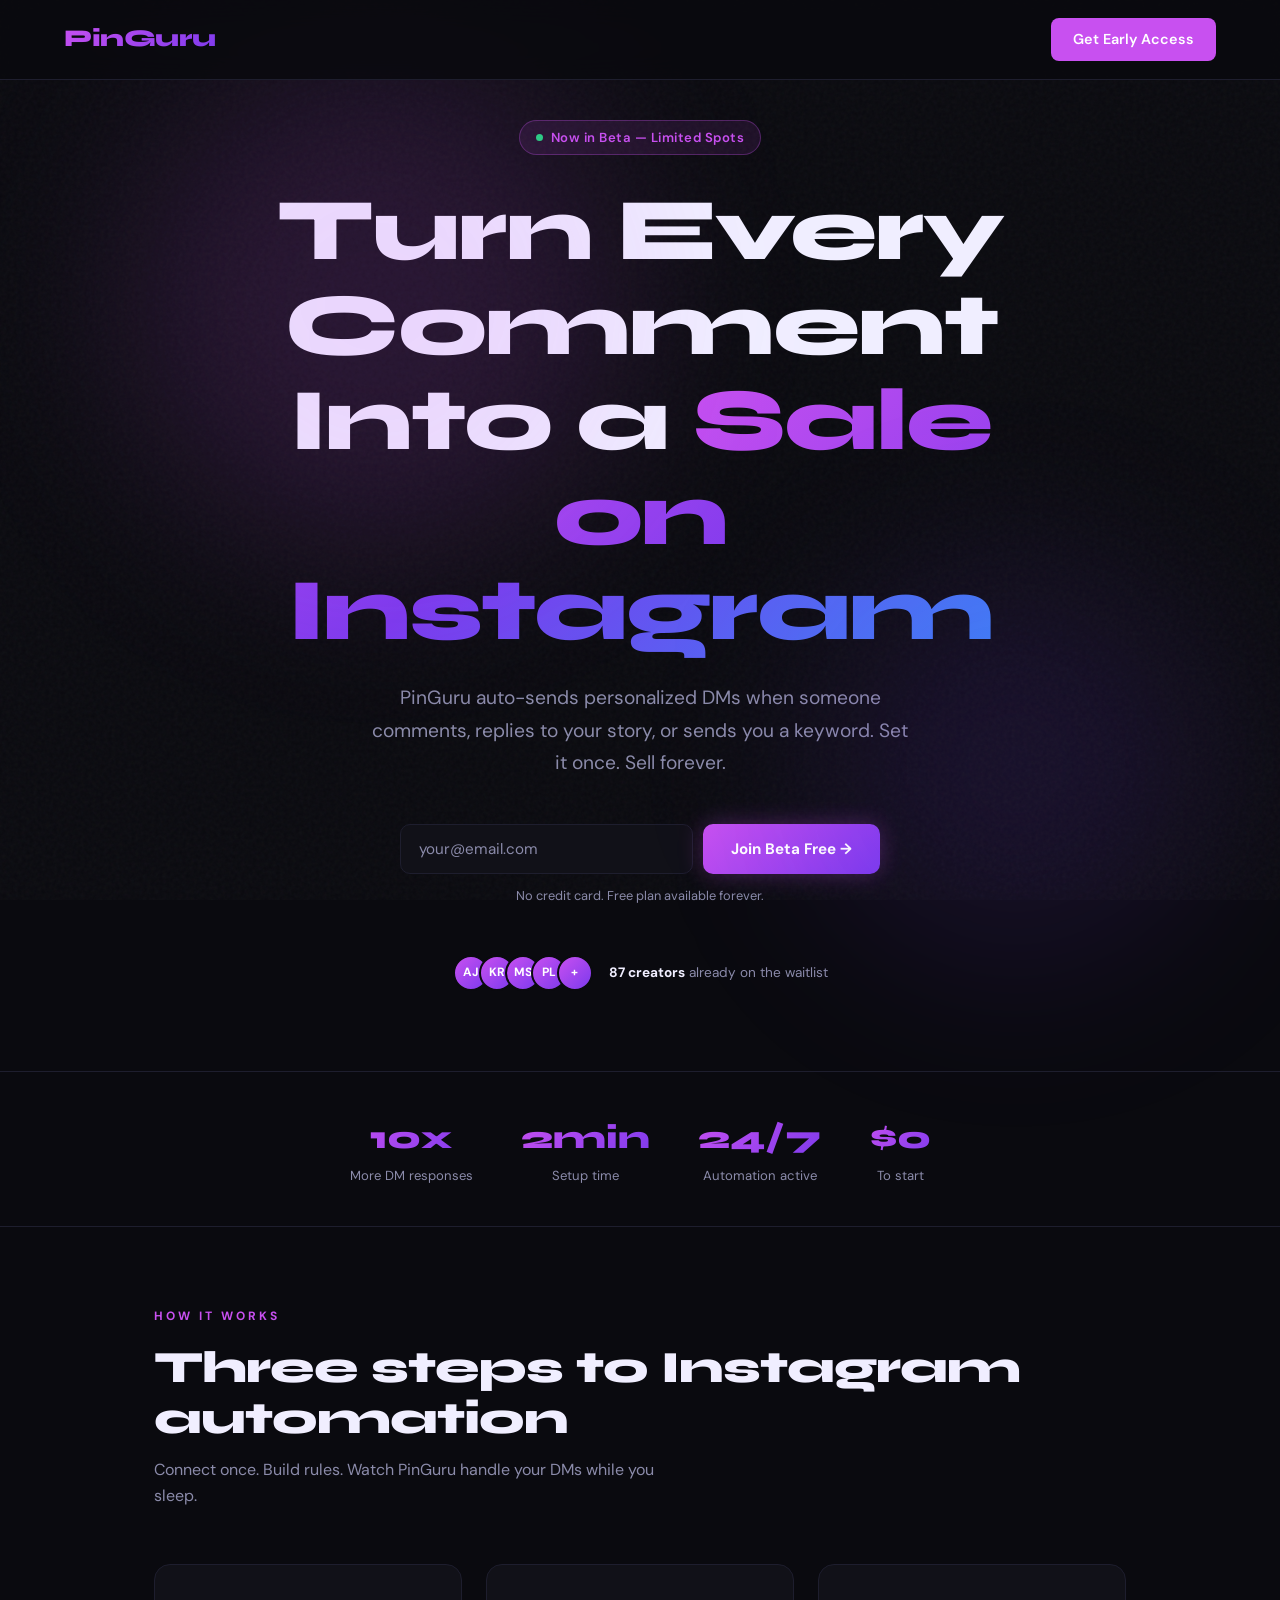
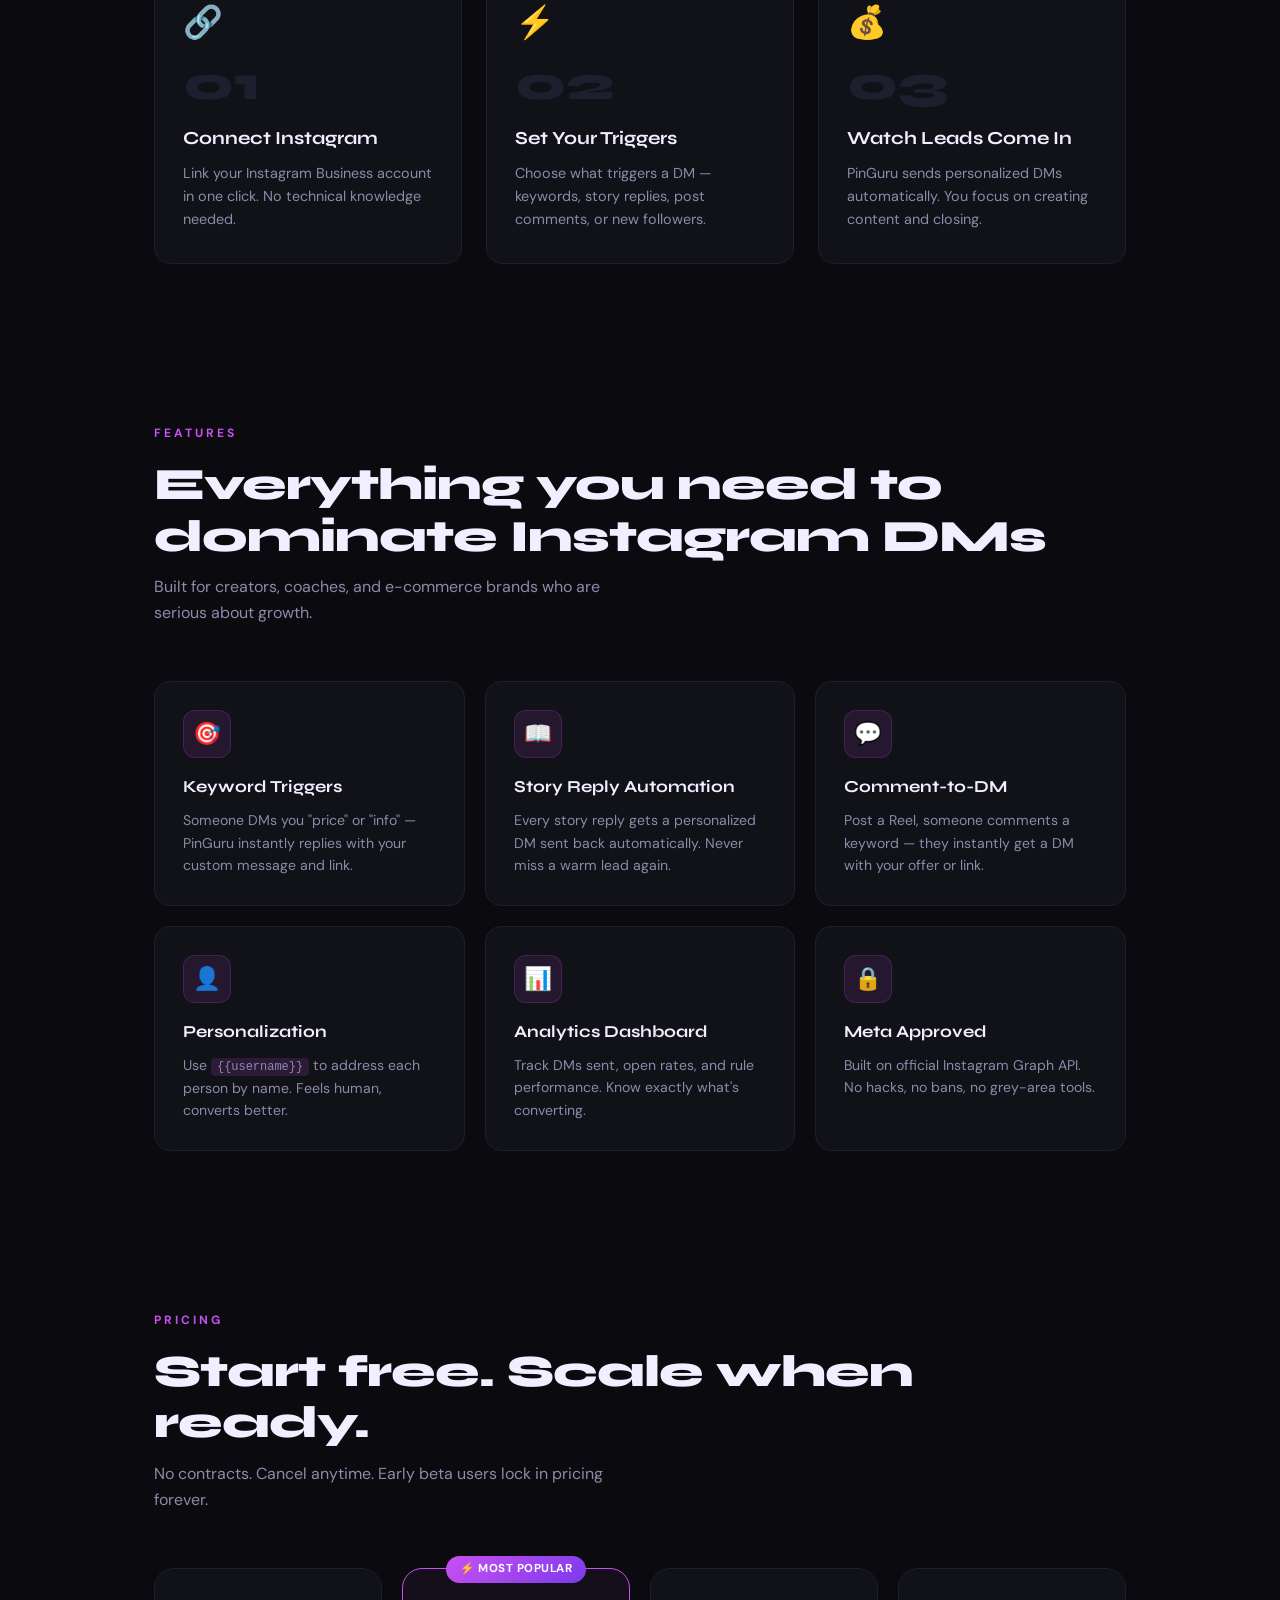
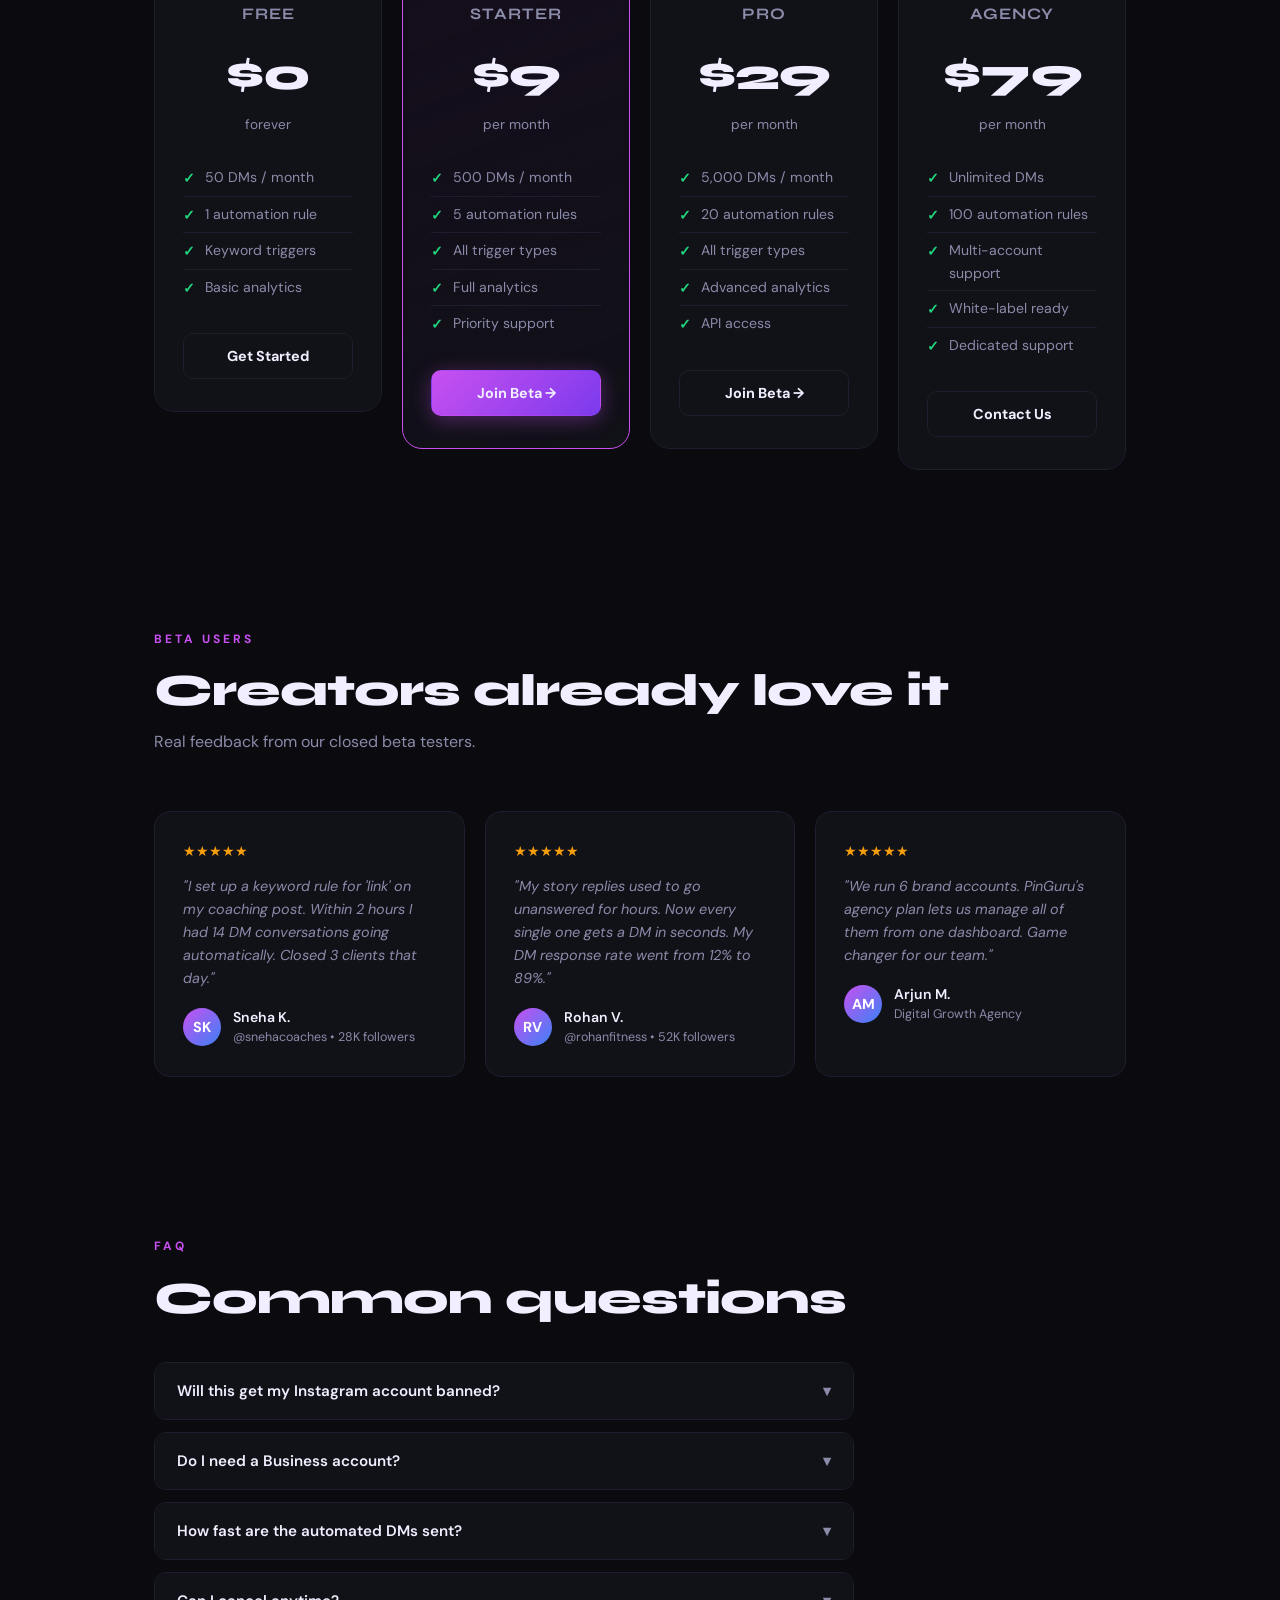
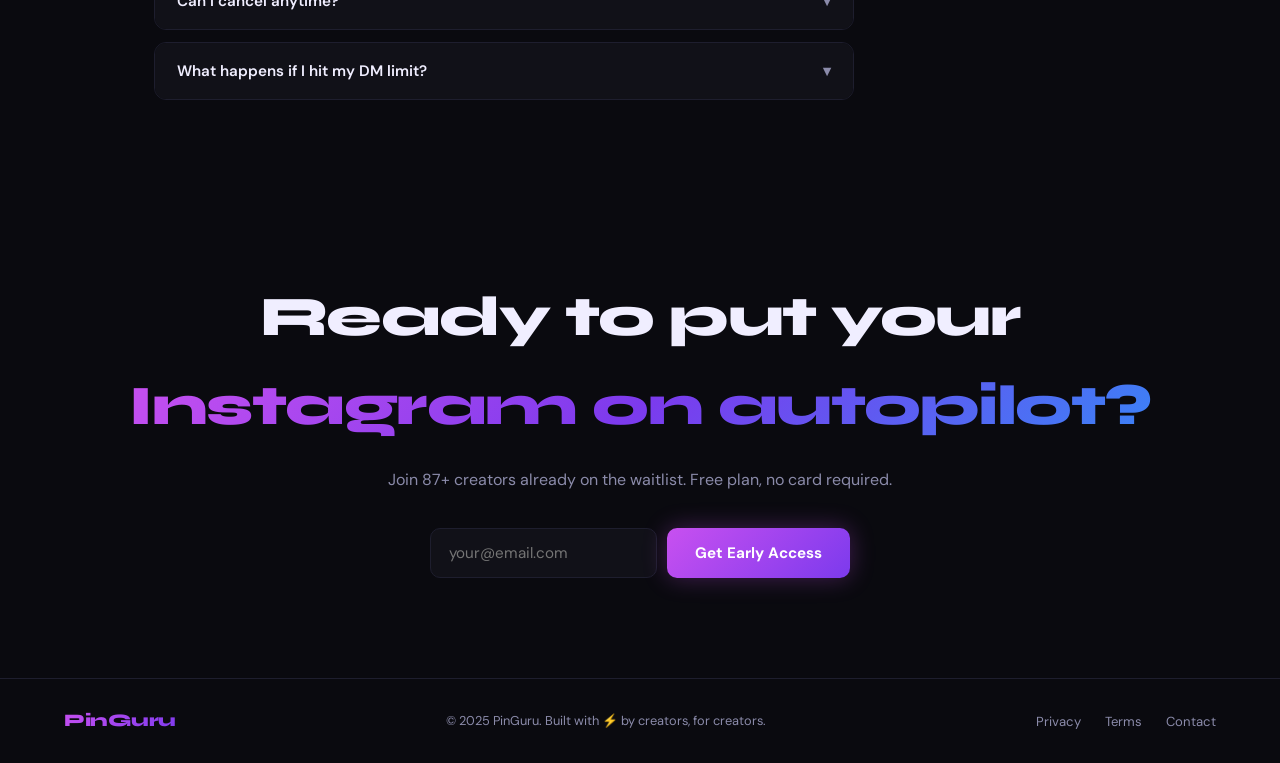
==== pinguru-landing/index.html @ 17cbef9e "Pinguru First Commit" ====
<!DOCTYPE html>
<html lang="en">
<head>
  <meta charset="UTF-8" />
  <meta name="viewport" content="width=device-width, initial-scale=1.0" />
  <title>PinGuru — Automate Your Instagram DMs</title>
  <meta name="description" content="Turn every comment, story reply and keyword into an automated DM. Grow your Instagram on autopilot." />
  <link rel="preconnect" href="https://fonts.googleapis.com" />
  <link href="https://fonts.googleapis.com/css2?family=Syne:wght@700;800&family=DM+Sans:wght@400;500;600&display=swap" rel="stylesheet" />
  <style>
    *, *::before, *::after { box-sizing: border-box; margin: 0; padding: 0; }

    :root {
      --bg:        #0a0a0f;
      --surface:   #111118;
      --border:    #1e1e2e;
      --accent:    #c850f0;
      --accent2:   #7c3aed;
      --text:      #f0eeff;
      --muted:     #8b8baa;
      --green:     #22d47e;
    }

    html { scroll-behavior: smooth; }

    body {
      background: var(--bg);
      color: var(--text);
      font-family: 'DM Sans', sans-serif;
      font-size: 16px;
      line-height: 1.6;
      overflow-x: hidden;
    }

    /* ── NOISE TEXTURE ───────────────────────────────────────────── */
    body::before {
      content: '';
      position: fixed;
      inset: 0;
      background-image: url("data:image/svg+xml,%3Csvg viewBox='0 0 256 256' xmlns='http://www.w3.org/2000/svg'%3E%3Cfilter id='noise'%3E%3CfeTurbulence type='fractalNoise' baseFrequency='0.9' numOctaves='4' stitchTiles='stitch'/%3E%3C/filter%3E%3Crect width='100%25' height='100%25' filter='url(%23noise)' opacity='0.04'/%3E%3C/svg%3E");
      pointer-events: none;
      z-index: 0;
    }

    /* ── NAV ─────────────────────────────────────────────────────── */
    nav {
      position: fixed; top: 0; left: 0; right: 0;
      display: flex; align-items: center; justify-content: space-between;
      padding: 18px 5%;
      background: rgba(10,10,15,0.85);
      backdrop-filter: blur(14px);
      border-bottom: 1px solid var(--border);
      z-index: 100;
    }

    .logo {
      font-family: 'Syne', sans-serif;
      font-size: 1.5rem;
      font-weight: 800;
      background: linear-gradient(135deg, #c850f0, #7c3aed);
      -webkit-background-clip: text;
      -webkit-text-fill-color: transparent;
      letter-spacing: -0.5px;
    }

    .nav-cta {
      background: var(--accent);
      color: #fff;
      border: none;
      padding: 10px 22px;
      border-radius: 8px;
      font-family: 'DM Sans', sans-serif;
      font-weight: 600;
      font-size: 0.9rem;
      cursor: pointer;
      transition: opacity 0.2s;
      text-decoration: none;
    }
    .nav-cta:hover { opacity: 0.85; }

    /* ── HERO ─────────────────────────────────────────────────────── */
    .hero {
      min-height: 100vh;
      display: flex;
      flex-direction: column;
      align-items: center;
      justify-content: center;
      text-align: center;
      padding: 120px 5% 80px;
      position: relative;
    }

    .glow-orb {
      position: absolute;
      border-radius: 50%;
      filter: blur(90px);
      pointer-events: none;
      animation: pulse 6s ease-in-out infinite;
    }
    .orb1 { width: 500px; height: 500px; background: rgba(200,80,240,0.15); top: 5%; left: 10%; }
    .orb2 { width: 400px; height: 400px; background: rgba(124,58,237,0.12); bottom: 10%; right: 5%; animation-delay: 3s; }

    @keyframes pulse {
      0%, 100% { transform: scale(1); opacity: 0.8; }
      50%       { transform: scale(1.1); opacity: 1; }
    }

    .badge {
      display: inline-flex;
      align-items: center;
      gap: 8px;
      background: rgba(200,80,240,0.1);
      border: 1px solid rgba(200,80,240,0.3);
      border-radius: 100px;
      padding: 6px 16px;
      font-size: 0.82rem;
      font-weight: 600;
      color: var(--accent);
      margin-bottom: 28px;
      letter-spacing: 0.5px;
    }
    .badge-dot { width: 7px; height: 7px; border-radius: 50%; background: var(--green); animation: blink 1.5s infinite; }
    @keyframes blink { 0%,100%{opacity:1} 50%{opacity:0.3} }

    h1 {
      font-family: 'Syne', sans-serif;
      font-size: clamp(2.8rem, 7vw, 5.5rem);
      font-weight: 800;
      line-height: 1.08;
      letter-spacing: -2px;
      max-width: 800px;
      margin-bottom: 24px;
    }

    .grad { background: linear-gradient(135deg, #c850f0 0%, #7c3aed 50%, #3b82f6 100%); -webkit-background-clip: text; -webkit-text-fill-color: transparent; }

    .hero-sub {
      font-size: clamp(1rem, 2.5vw, 1.2rem);
      color: var(--muted);
      max-width: 540px;
      margin-bottom: 44px;
      line-height: 1.7;
    }

    /* ── CTA FORM ─────────────────────────────────────────────────── */
    .cta-form {
      display: flex;
      gap: 10px;
      flex-wrap: wrap;
      justify-content: center;
      width: 100%;
      max-width: 480px;
    }

    .cta-form input {
      flex: 1;
      min-width: 220px;
      background: var(--surface);
      border: 1px solid var(--border);
      border-radius: 10px;
      padding: 14px 18px;
      color: var(--text);
      font-family: 'DM Sans', sans-serif;
      font-size: 0.95rem;
      outline: none;
      transition: border-color 0.2s;
    }
    .cta-form input:focus { border-color: var(--accent); }
    .cta-form input::placeholder { color: var(--muted); }

    .btn-primary {
      background: linear-gradient(135deg, #c850f0, #7c3aed);
      color: #fff;
      border: none;
      padding: 14px 28px;
      border-radius: 10px;
      font-family: 'DM Sans', sans-serif;
      font-weight: 700;
      font-size: 0.95rem;
      cursor: pointer;
      white-space: nowrap;
      transition: transform 0.15s, box-shadow 0.15s;
      box-shadow: 0 0 24px rgba(200,80,240,0.3);
    }
    .btn-primary:hover { transform: translateY(-2px); box-shadow: 0 8px 32px rgba(200,80,240,0.45); }
    .btn-primary:active { transform: translateY(0); }

    .form-note { margin-top: 12px; font-size: 0.8rem; color: var(--muted); }

    .success-msg {
      display: none;
      color: var(--green);
      font-weight: 600;
      font-size: 0.95rem;
      margin-top: 10px;
    }

    /* ── SOCIAL PROOF ─────────────────────────────────────────────── */
    .social-proof {
      display: flex;
      align-items: center;
      gap: 16px;
      margin-top: 48px;
      flex-wrap: wrap;
      justify-content: center;
    }

    .avatars { display: flex; }
    .avatars span {
      width: 36px; height: 36px; border-radius: 50%;
      border: 2px solid var(--bg);
      background: linear-gradient(135deg, #c850f0, #7c3aed);
      margin-left: -10px;
      display: flex; align-items: center; justify-content: center;
      font-size: 0.75rem; font-weight: 700; color: #fff;
    }
    .avatars span:first-child { margin-left: 0; }

    .proof-text { font-size: 0.85rem; color: var(--muted); }
    .proof-text strong { color: var(--text); }

    /* ── HOW IT WORKS ─────────────────────────────────────────────── */
    section { padding: 80px 5%; max-width: 1100px; margin: 0 auto; position: relative; z-index: 1; }

    .section-label {
      font-size: 0.75rem;
      font-weight: 700;
      letter-spacing: 3px;
      text-transform: uppercase;
      color: var(--accent);
      margin-bottom: 16px;
    }

    .section-title {
      font-family: 'Syne', sans-serif;
      font-size: clamp(1.8rem, 4vw, 2.8rem);
      font-weight: 800;
      letter-spacing: -1px;
      line-height: 1.15;
      margin-bottom: 12px;
    }

    .section-sub { color: var(--muted); max-width: 500px; margin-bottom: 56px; }

    .steps {
      display: grid;
      grid-template-columns: repeat(auto-fit, minmax(240px, 1fr));
      gap: 24px;
    }

    .step-card {
      background: var(--surface);
      border: 1px solid var(--border);
      border-radius: 16px;
      padding: 32px 28px;
      position: relative;
      overflow: hidden;
      transition: border-color 0.2s, transform 0.2s;
    }
    .step-card:hover { border-color: var(--accent2); transform: translateY(-4px); }
    .step-card::after {
      content: '';
      position: absolute;
      top: 0; left: 0; right: 0;
      height: 1px;
      background: linear-gradient(90deg, transparent, var(--accent), transparent);
      opacity: 0;
      transition: opacity 0.3s;
    }
    .step-card:hover::after { opacity: 1; }

    .step-num {
      font-family: 'Syne', sans-serif;
      font-size: 3rem;
      font-weight: 800;
      color: var(--border);
      line-height: 1;
      margin-bottom: 16px;
    }

    .step-icon { font-size: 2rem; margin-bottom: 12px; }
    .step-card h3 { font-family: 'Syne', sans-serif; font-size: 1.15rem; font-weight: 700; margin-bottom: 8px; }
    .step-card p { color: var(--muted); font-size: 0.9rem; line-height: 1.6; }

    /* ── FEATURES ─────────────────────────────────────────────────── */
    .features-grid {
      display: grid;
      grid-template-columns: repeat(auto-fit, minmax(300px, 1fr));
      gap: 20px;
    }

    .feature-card {
      background: var(--surface);
      border: 1px solid var(--border);
      border-radius: 16px;
      padding: 28px;
      transition: border-color 0.2s, transform 0.2s;
    }
    .feature-card:hover { border-color: rgba(200,80,240,0.4); transform: translateY(-3px); }

    .feature-icon {
      width: 48px; height: 48px;
      border-radius: 12px;
      background: rgba(200,80,240,0.1);
      border: 1px solid rgba(200,80,240,0.2);
      display: flex; align-items: center; justify-content: center;
      font-size: 1.4rem;
      margin-bottom: 16px;
    }

    .feature-card h3 { font-family: 'Syne', sans-serif; font-size: 1.05rem; font-weight: 700; margin-bottom: 8px; }
    .feature-card p { color: var(--muted); font-size: 0.88rem; line-height: 1.6; }

    /* ── PRICING ──────────────────────────────────────────────────── */
    .pricing-grid {
      display: grid;
      grid-template-columns: repeat(auto-fit, minmax(220px, 1fr));
      gap: 20px;
      align-items: start;
    }

    .price-card {
      background: var(--surface);
      border: 1px solid var(--border);
      border-radius: 20px;
      padding: 32px 28px;
      text-align: center;
      position: relative;
      transition: transform 0.2s;
    }
    .price-card:hover { transform: translateY(-4px); }

    .price-card.popular {
      border-color: var(--accent);
      background: linear-gradient(160deg, rgba(200,80,240,0.06) 0%, var(--surface) 100%);
    }

    .popular-badge {
      position: absolute;
      top: -13px; left: 50%; transform: translateX(-50%);
      background: linear-gradient(135deg, #c850f0, #7c3aed);
      color: #fff;
      font-size: 0.72rem;
      font-weight: 700;
      padding: 4px 14px;
      border-radius: 100px;
      white-space: nowrap;
      letter-spacing: 0.5px;
    }

    .plan-name { font-family: 'Syne', sans-serif; font-size: 1rem; font-weight: 700; color: var(--muted); text-transform: uppercase; letter-spacing: 1px; margin-bottom: 12px; }

    .plan-price { font-family: 'Syne', sans-serif; font-size: 2.8rem; font-weight: 800; letter-spacing: -1px; margin-bottom: 4px; }
    .plan-period { color: var(--muted); font-size: 0.85rem; margin-bottom: 24px; }

    .plan-features { list-style: none; margin-bottom: 28px; text-align: left; }
    .plan-features li {
      display: flex; align-items: flex-start; gap: 10px;
      font-size: 0.88rem; color: var(--muted);
      padding: 6px 0;
      border-bottom: 1px solid var(--border);
    }
    .plan-features li:last-child { border-bottom: none; }
    .plan-features li::before { content: '✓'; color: var(--green); font-weight: 700; flex-shrink: 0; margin-top: 1px; }

    .btn-plan {
      width: 100%;
      padding: 13px;
      border-radius: 10px;
      font-family: 'DM Sans', sans-serif;
      font-weight: 700;
      font-size: 0.9rem;
      cursor: pointer;
      transition: all 0.2s;
      border: 1px solid var(--border);
      background: transparent;
      color: var(--text);
    }
    .price-card.popular .btn-plan {
      background: linear-gradient(135deg, #c850f0, #7c3aed);
      border-color: transparent;
      box-shadow: 0 4px 20px rgba(200,80,240,0.35);
    }
    .btn-plan:hover { opacity: 0.85; transform: translateY(-1px); }

    /* ── TESTIMONIALS ─────────────────────────────────────────────── */
    .testimonials {
      display: grid;
      grid-template-columns: repeat(auto-fit, minmax(260px, 1fr));
      gap: 20px;
    }

    .testimonial {
      background: var(--surface);
      border: 1px solid var(--border);
      border-radius: 16px;
      padding: 28px;
    }

    .stars { color: #f59e0b; font-size: 0.9rem; margin-bottom: 12px; }
    .testimonial p { color: var(--muted); font-size: 0.9rem; line-height: 1.6; margin-bottom: 16px; font-style: italic; }

    .testimonial-author { display: flex; align-items: center; gap: 12px; }
    .t-avatar {
      width: 38px; height: 38px; border-radius: 50%;
      background: linear-gradient(135deg, #c850f0, #3b82f6);
      display: flex; align-items: center; justify-content: center;
      font-size: 0.9rem; font-weight: 700; color: #fff;
    }
    .t-name { font-weight: 600; font-size: 0.88rem; }
    .t-handle { font-size: 0.78rem; color: var(--muted); }

    /* ── FAQ ──────────────────────────────────────────────────────── */
    .faq-list { max-width: 700px; }

    .faq-item {
      border: 1px solid var(--border);
      border-radius: 12px;
      margin-bottom: 12px;
      overflow: hidden;
    }

    .faq-q {
      width: 100%; text-align: left;
      background: var(--surface);
      border: none;
      padding: 18px 22px;
      color: var(--text);
      font-family: 'DM Sans', sans-serif;
      font-size: 0.95rem;
      font-weight: 600;
      cursor: pointer;
      display: flex; justify-content: space-between; align-items: center;
    }
    .faq-q .arrow { transition: transform 0.25s; color: var(--muted); }
    .faq-item.open .faq-q .arrow { transform: rotate(180deg); }

    .faq-a {
      max-height: 0;
      overflow: hidden;
      transition: max-height 0.3s ease, padding 0.3s;
      background: var(--surface);
      color: var(--muted);
      font-size: 0.9rem;
      line-height: 1.7;
      padding: 0 22px;
    }
    .faq-item.open .faq-a { max-height: 300px; padding: 0 22px 18px; }

    /* ── FINAL CTA ────────────────────────────────────────────────── */
    .final-cta {
      text-align: center;
      padding: 80px 5% 100px;
      position: relative;
      z-index: 1;
    }

    .final-cta h2 { font-family: 'Syne', sans-serif; font-size: clamp(2rem, 5vw, 3.5rem); font-weight: 800; letter-spacing: -1.5px; margin-bottom: 16px; }
    .final-cta p { color: var(--muted); margin-bottom: 36px; font-size: 1rem; }

    /* ── FOOTER ───────────────────────────────────────────────────── */
    footer {
      border-top: 1px solid var(--border);
      padding: 28px 5%;
      display: flex;
      justify-content: space-between;
      align-items: center;
      flex-wrap: wrap;
      gap: 12px;
      position: relative;
      z-index: 1;
    }
    footer p { color: var(--muted); font-size: 0.82rem; }
    .footer-links { display: flex; gap: 24px; }
    .footer-links a { color: var(--muted); font-size: 0.82rem; text-decoration: none; }
    .footer-links a:hover { color: var(--text); }

    /* ── STAT BAR ─────────────────────────────────────────────────── */
    .stat-bar {
      display: flex;
      justify-content: center;
      gap: 48px;
      flex-wrap: wrap;
      padding: 40px 5%;
      border-top: 1px solid var(--border);
      border-bottom: 1px solid var(--border);
      position: relative;
      z-index: 1;
    }
    .stat { text-align: center; }
    .stat-num { font-family: 'Syne', sans-serif; font-size: 2rem; font-weight: 800; background: linear-gradient(135deg,#c850f0,#7c3aed); -webkit-background-clip:text; -webkit-text-fill-color:transparent; }
    .stat-label { font-size: 0.82rem; color: var(--muted); margin-top: 2px; }

    @media (max-width: 600px) {
      .stat-bar { gap: 28px; }
      .pricing-grid { grid-template-columns: 1fr; }
    }
  </style>
</head>
<body>

<!-- NAV -->
<nav>
  <div class="logo">PinGuru</div>
  <a href="#waitlist" class="nav-cta">Get Early Access</a>
</nav>

<!-- HERO -->
<div class="hero">
  <div class="glow-orb orb1"></div>
  <div class="glow-orb orb2"></div>

  <div class="badge">
    <span class="badge-dot"></span>
    Now in Beta — Limited Spots
  </div>

  <h1>
    Turn Every Comment<br/>
    Into a <span class="grad">Sale on Instagram</span>
  </h1>

  <p class="hero-sub">
    PinGuru auto-sends personalized DMs when someone comments, replies to your story, or sends you a keyword. Set it once. Sell forever.
  </p>

  <form class="cta-form" id="waitlist" onsubmit="handleSubmit(event)">
    <input type="email" id="email-input" placeholder="your@email.com" required />
    <button type="submit" class="btn-primary">Join Beta Free →</button>
  </form>
  <p class="form-note">No credit card. Free plan available forever.</p>
  <p class="success-msg" id="success-msg">🎉 You're on the list! We'll email you within 24h.</p>

  <div class="social-proof">
    <div class="avatars">
      <span>AJ</span><span>KR</span><span>MS</span><span>PL</span><span>+</span>
    </div>
    <p class="proof-text"><strong>87 creators</strong> already on the waitlist</p>
  </div>
</div>

<!-- STAT BAR -->
<div class="stat-bar">
  <div class="stat"><div class="stat-num">10x</div><div class="stat-label">More DM responses</div></div>
  <div class="stat"><div class="stat-num">2min</div><div class="stat-label">Setup time</div></div>
  <div class="stat"><div class="stat-num">24/7</div><div class="stat-label">Automation active</div></div>
  <div class="stat"><div class="stat-num">$0</div><div class="stat-label">To start</div></div>
</div>

<!-- HOW IT WORKS -->
<section>
  <p class="section-label">How it works</p>
  <h2 class="section-title">Three steps to Instagram automation</h2>
  <p class="section-sub">Connect once. Build rules. Watch PinGuru handle your DMs while you sleep.</p>

  <div class="steps">
    <div class="step-card">
      <div class="step-icon">🔗</div>
      <div class="step-num">01</div>
      <h3>Connect Instagram</h3>
      <p>Link your Instagram Business account in one click. No technical knowledge needed.</p>
    </div>
    <div class="step-card">
      <div class="step-icon">⚡</div>
      <div class="step-num">02</div>
      <h3>Set Your Triggers</h3>
      <p>Choose what triggers a DM — keywords, story replies, post comments, or new followers.</p>
    </div>
    <div class="step-card">
      <div class="step-icon">💰</div>
      <div class="step-num">03</div>
      <h3>Watch Leads Come In</h3>
      <p>PinGuru sends personalized DMs automatically. You focus on creating content and closing.</p>
    </div>
  </div>
</section>

<!-- FEATURES -->
<section>
  <p class="section-label">Features</p>
  <h2 class="section-title">Everything you need to<br/>dominate Instagram DMs</h2>
  <p class="section-sub">Built for creators, coaches, and e-commerce brands who are serious about growth.</p>

  <div class="features-grid">
    <div class="feature-card">
      <div class="feature-icon">🎯</div>
      <h3>Keyword Triggers</h3>
      <p>Someone DMs you "price" or "info" — PinGuru instantly replies with your custom message and link.</p>
    </div>
    <div class="feature-card">
      <div class="feature-icon">📖</div>
      <h3>Story Reply Automation</h3>
      <p>Every story reply gets a personalized DM sent back automatically. Never miss a warm lead again.</p>
    </div>
    <div class="feature-card">
      <div class="feature-icon">💬</div>
      <h3>Comment-to-DM</h3>
      <p>Post a Reel, someone comments a keyword — they instantly get a DM with your offer or link.</p>
    </div>
    <div class="feature-card">
      <div class="feature-icon">👤</div>
      <h3>Personalization</h3>
      <p>Use <code style="background:rgba(200,80,240,0.15);padding:2px 6px;border-radius:4px;font-size:0.85em">{{username}}</code> to address each person by name. Feels human, converts better.</p>
    </div>
    <div class="feature-card">
      <div class="feature-icon">📊</div>
      <h3>Analytics Dashboard</h3>
      <p>Track DMs sent, open rates, and rule performance. Know exactly what's converting.</p>
    </div>
    <div class="feature-card">
      <div class="feature-icon">🔒</div>
      <h3>Meta Approved</h3>
      <p>Built on official Instagram Graph API. No hacks, no bans, no grey-area tools.</p>
    </div>
  </div>
</section>

<!-- PRICING -->
<section>
  <p class="section-label">Pricing</p>
  <h2 class="section-title">Start free. Scale when ready.</h2>
  <p class="section-sub">No contracts. Cancel anytime. Early beta users lock in pricing forever.</p>

  <div class="pricing-grid">
    <div class="price-card">
      <div class="plan-name">Free</div>
      <div class="plan-price">$0</div>
      <div class="plan-period">forever</div>
      <ul class="plan-features">
        <li>50 DMs / month</li>
        <li>1 automation rule</li>
        <li>Keyword triggers</li>
        <li>Basic analytics</li>
      </ul>
      <button class="btn-plan" onclick="document.getElementById('email-input').focus()">Get Started</button>
    </div>

    <div class="price-card popular">
      <div class="popular-badge">⚡ MOST POPULAR</div>
      <div class="plan-name">Starter</div>
      <div class="plan-price">$9</div>
      <div class="plan-period">per month</div>
      <ul class="plan-features">
        <li>500 DMs / month</li>
        <li>5 automation rules</li>
        <li>All trigger types</li>
        <li>Full analytics</li>
        <li>Priority support</li>
      </ul>
      <button class="btn-plan" onclick="document.getElementById('email-input').focus()">Join Beta →</button>
    </div>

    <div class="price-card">
      <div class="plan-name">Pro</div>
      <div class="plan-price">$29</div>
      <div class="plan-period">per month</div>
      <ul class="plan-features">
        <li>5,000 DMs / month</li>
        <li>20 automation rules</li>
        <li>All trigger types</li>
        <li>Advanced analytics</li>
        <li>API access</li>
      </ul>
      <button class="btn-plan" onclick="document.getElementById('email-input').focus()">Join Beta →</button>
    </div>

    <div class="price-card">
      <div class="plan-name">Agency</div>
      <div class="plan-price">$79</div>
      <div class="plan-period">per month</div>
      <ul class="plan-features">
        <li>Unlimited DMs</li>
        <li>100 automation rules</li>
        <li>Multi-account support</li>
        <li>White-label ready</li>
        <li>Dedicated support</li>
      </ul>
      <button class="btn-plan" onclick="document.getElementById('email-input').focus()">Contact Us</button>
    </div>
  </div>
</section>

<!-- TESTIMONIALS -->
<section>
  <p class="section-label">Beta users</p>
  <h2 class="section-title">Creators already love it</h2>
  <p class="section-sub">Real feedback from our closed beta testers.</p>

  <div class="testimonials">
    <div class="testimonial">
      <div class="stars">★★★★★</div>
      <p>"I set up a keyword rule for 'link' on my coaching post. Within 2 hours I had 14 DM conversations going automatically. Closed 3 clients that day."</p>
      <div class="testimonial-author">
        <div class="t-avatar">SK</div>
        <div><div class="t-name">Sneha K.</div><div class="t-handle">@snehacoaches • 28K followers</div></div>
      </div>
    </div>
    <div class="testimonial">
      <div class="stars">★★★★★</div>
      <p>"My story replies used to go unanswered for hours. Now every single one gets a DM in seconds. My DM response rate went from 12% to 89%."</p>
      <div class="testimonial-author">
        <div class="t-avatar">RV</div>
        <div><div class="t-name">Rohan V.</div><div class="t-handle">@rohanfitness • 52K followers</div></div>
      </div>
    </div>
    <div class="testimonial">
      <div class="stars">★★★★★</div>
      <p>"We run 6 brand accounts. PinGuru's agency plan lets us manage all of them from one dashboard. Game changer for our team."</p>
      <div class="testimonial-author">
        <div class="t-avatar">AM</div>
        <div><div class="t-name">Arjun M.</div><div class="t-handle">Digital Growth Agency</div></div>
      </div>
    </div>
  </div>
</section>

<!-- FAQ -->
<section>
  <p class="section-label">FAQ</p>
  <h2 class="section-title">Common questions</h2>
  <br/>
  <div class="faq-list">
    <div class="faq-item">
      <button class="faq-q" onclick="toggleFaq(this)">
        Will this get my Instagram account banned? <span class="arrow">▾</span>
      </button>
      <div class="faq-a">No. PinGuru uses the official Instagram Graph API approved by Meta. It's the same API used by major social media management platforms. We follow all of Meta's policies and rate limits.</div>
    </div>
    <div class="faq-item">
      <button class="faq-q" onclick="toggleFaq(this)">
        Do I need a Business account? <span class="arrow">▾</span>
      </button>
      <div class="faq-a">Yes, you need an Instagram Professional account (Business or Creator) connected to a Facebook Page. This is required by Meta's API. It's free to switch and takes 2 minutes.</div>
    </div>
    <div class="faq-item">
      <button class="faq-q" onclick="toggleFaq(this)">
        How fast are the automated DMs sent? <span class="arrow">▾</span>
      </button>
      <div class="faq-a">Almost instantly — typically within 5-15 seconds of the trigger event. This speed is what makes PinGuru so effective for converting engaged followers.</div>
    </div>
    <div class="faq-item">
      <button class="faq-q" onclick="toggleFaq(this)">
        Can I cancel anytime? <span class="arrow">▾</span>
      </button>
      <div class="faq-a">Yes, absolutely. No lock-in contracts. Cancel your subscription anytime from your dashboard and you'll keep access until the end of your billing period.</div>
    </div>
    <div class="faq-item">
      <button class="faq-q" onclick="toggleFaq(this)">
        What happens if I hit my DM limit? <span class="arrow">▾</span>
      </button>
      <div class="faq-a">Automation pauses for the rest of the month and resumes on your next billing cycle. You'll get an email warning at 80% usage so you can upgrade before you hit the limit.</div>
    </div>
  </div>
</section>

<!-- FINAL CTA -->
<div class="final-cta">
  <h2>Ready to put your<br/><span class="grad">Instagram on autopilot?</span></h2>
  <p>Join 87+ creators already on the waitlist. Free plan, no card required.</p>
  <form onsubmit="handleSubmit(event)" style="display:flex;gap:10px;justify-content:center;flex-wrap:wrap;max-width:420px;margin:0 auto">
    <input type="email" id="email-input-2" placeholder="your@email.com" required style="flex:1;min-width:200px;background:#111118;border:1px solid #1e1e2e;border-radius:10px;padding:14px 18px;color:#f0eeff;font-family:'DM Sans',sans-serif;font-size:0.95rem;outline:none" />
    <button type="submit" class="btn-primary">Get Early Access</button>
  </form>
</div>

<!-- FOOTER -->
<footer>
  <p class="logo" style="font-size:1.1rem">PinGuru</p>
  <p style="color:var(--muted);font-size:0.8rem">© 2025 PinGuru. Built with ⚡ by creators, for creators.</p>
  <div class="footer-links">
    <a href="#">Privacy</a>
    <a href="#">Terms</a>
    <a href="mailto:hello@pinguru.me">Contact</a>
  </div>
</footer>

<script>
  // ── FAQ Toggle ──────────────────────────────────────────────────
  function toggleFaq(btn) {
    const item = btn.closest('.faq-item');
    const isOpen = item.classList.contains('open');
    document.querySelectorAll('.faq-item.open').forEach(el => el.classList.remove('open'));
    if (!isOpen) item.classList.add('open');
  }

  // ── Email Waitlist (using Formspree — free, no backend needed) ──
  async function handleSubmit(e) {
    e.preventDefault();
    const emailInputs = [document.getElementById('email-input'), document.getElementById('email-input-2')];
    const email = emailInputs.find(el => el && el.value)?.value;

    // ⚠️ REPLACE with your Formspree endpoint after signup at formspree.io
    const FORMSPREE_URL = 'https://formspree.io/f/YOUR_FORM_ID';

    try {
      const resp = await fetch(FORMSPREE_URL, {
        method: 'POST',
        headers: { 'Content-Type': 'application/json' },
        body: JSON.stringify({ email, source: 'pinguru-landing' })
      });

      if (resp.ok) {
        document.getElementById('success-msg').style.display = 'block';
        emailInputs.forEach(el => { if (el) el.value = ''; });

        // Update waitlist counter
        const count = document.querySelector('.proof-text strong');
        if (count) {
          const n = parseInt(count.textContent) + 1;
          count.textContent = n + ' creators';
        }
      }
    } catch {
      // Fallback: just show success (collect manually for now)
      document.getElementById('success-msg').style.display = 'block';
      emailInputs.forEach(el => { if (el) el.value = ''; });
    }
  }

  // ── Entrance animations ──────────────────────────────────────────
  const observer = new IntersectionObserver((entries) => {
    entries.forEach(entry => {
      if (entry.isIntersecting) {
        entry.target.style.opacity = '1';
        entry.target.style.transform = 'translateY(0)';
      }
    });
  }, { threshold: 0.1 });

  document.querySelectorAll('.step-card, .feature-card, .price-card, .testimonial').forEach(el => {
    el.style.opacity = '0';
    el.style.transform = 'translateY(24px)';
    el.style.transition = 'opacity 0.5s ease, transform 0.5s ease';
    observer.observe(el);
  });
</script>
</body>
</html>
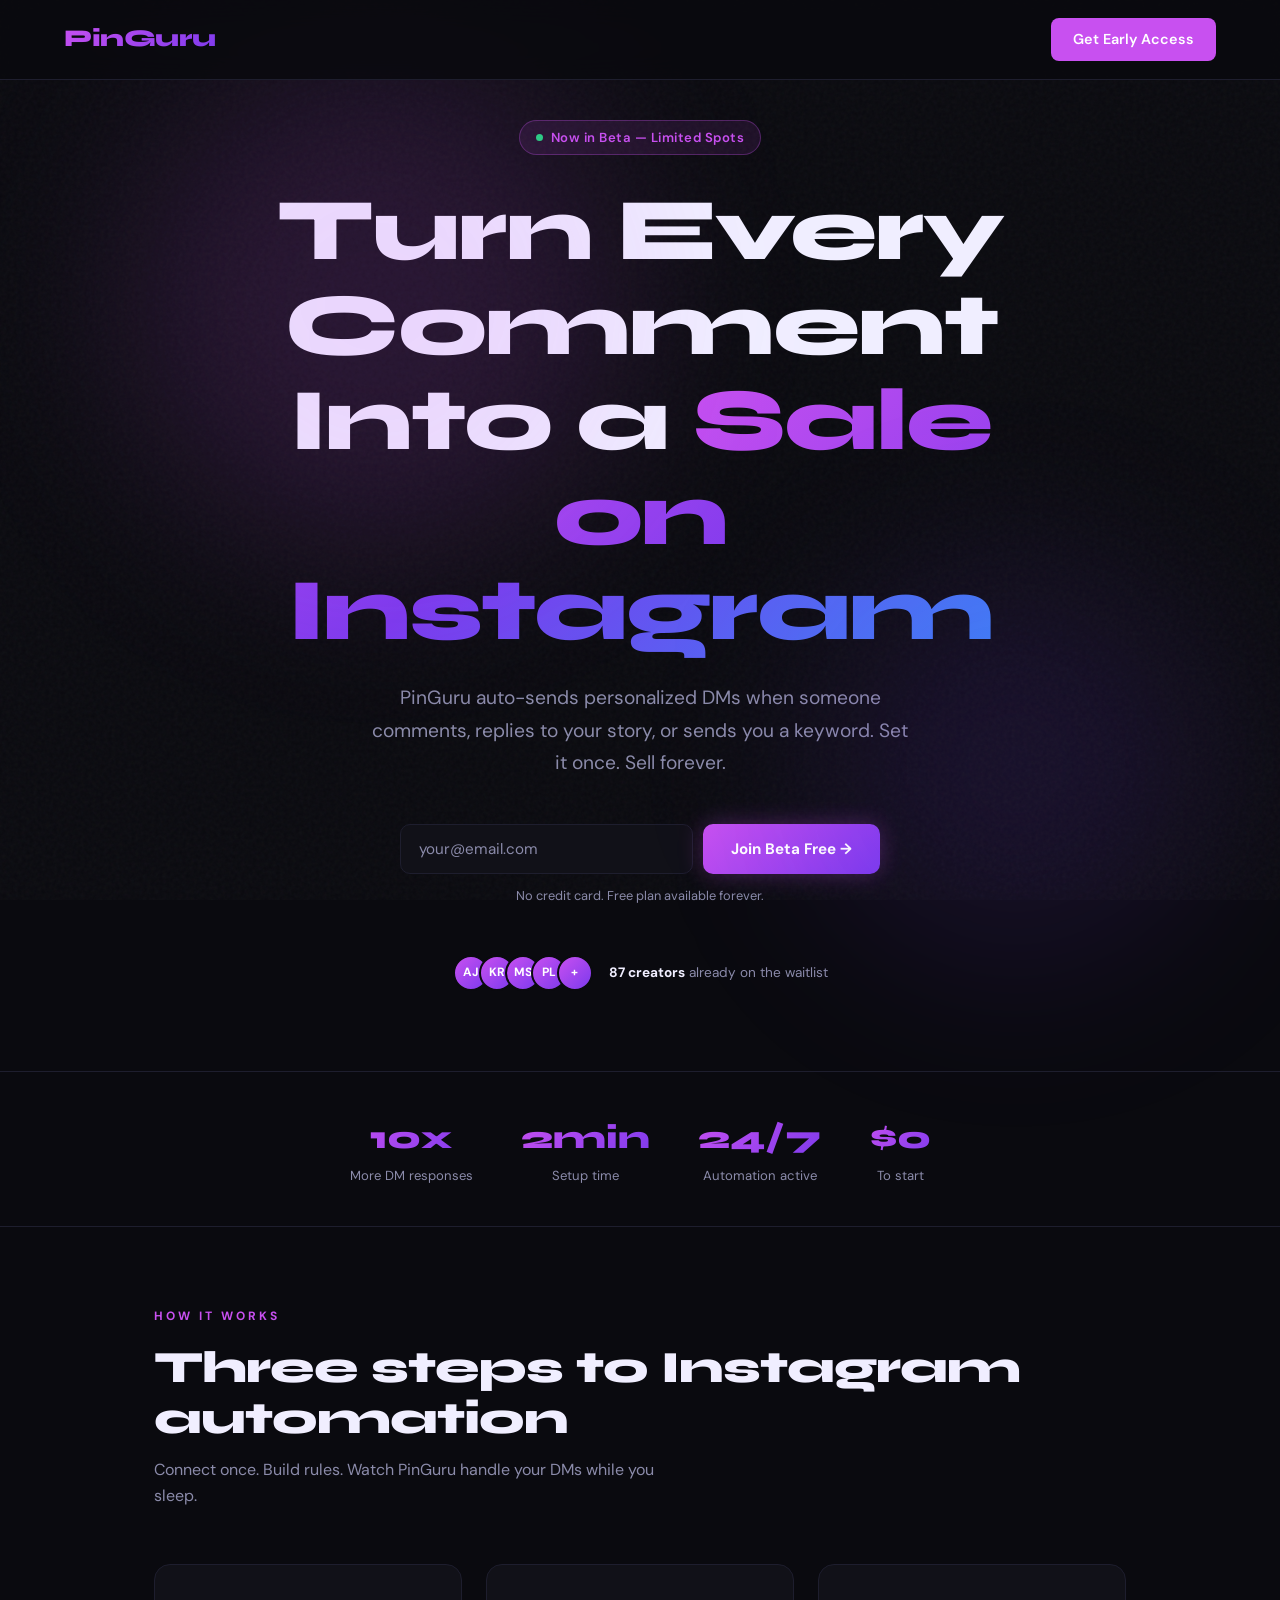
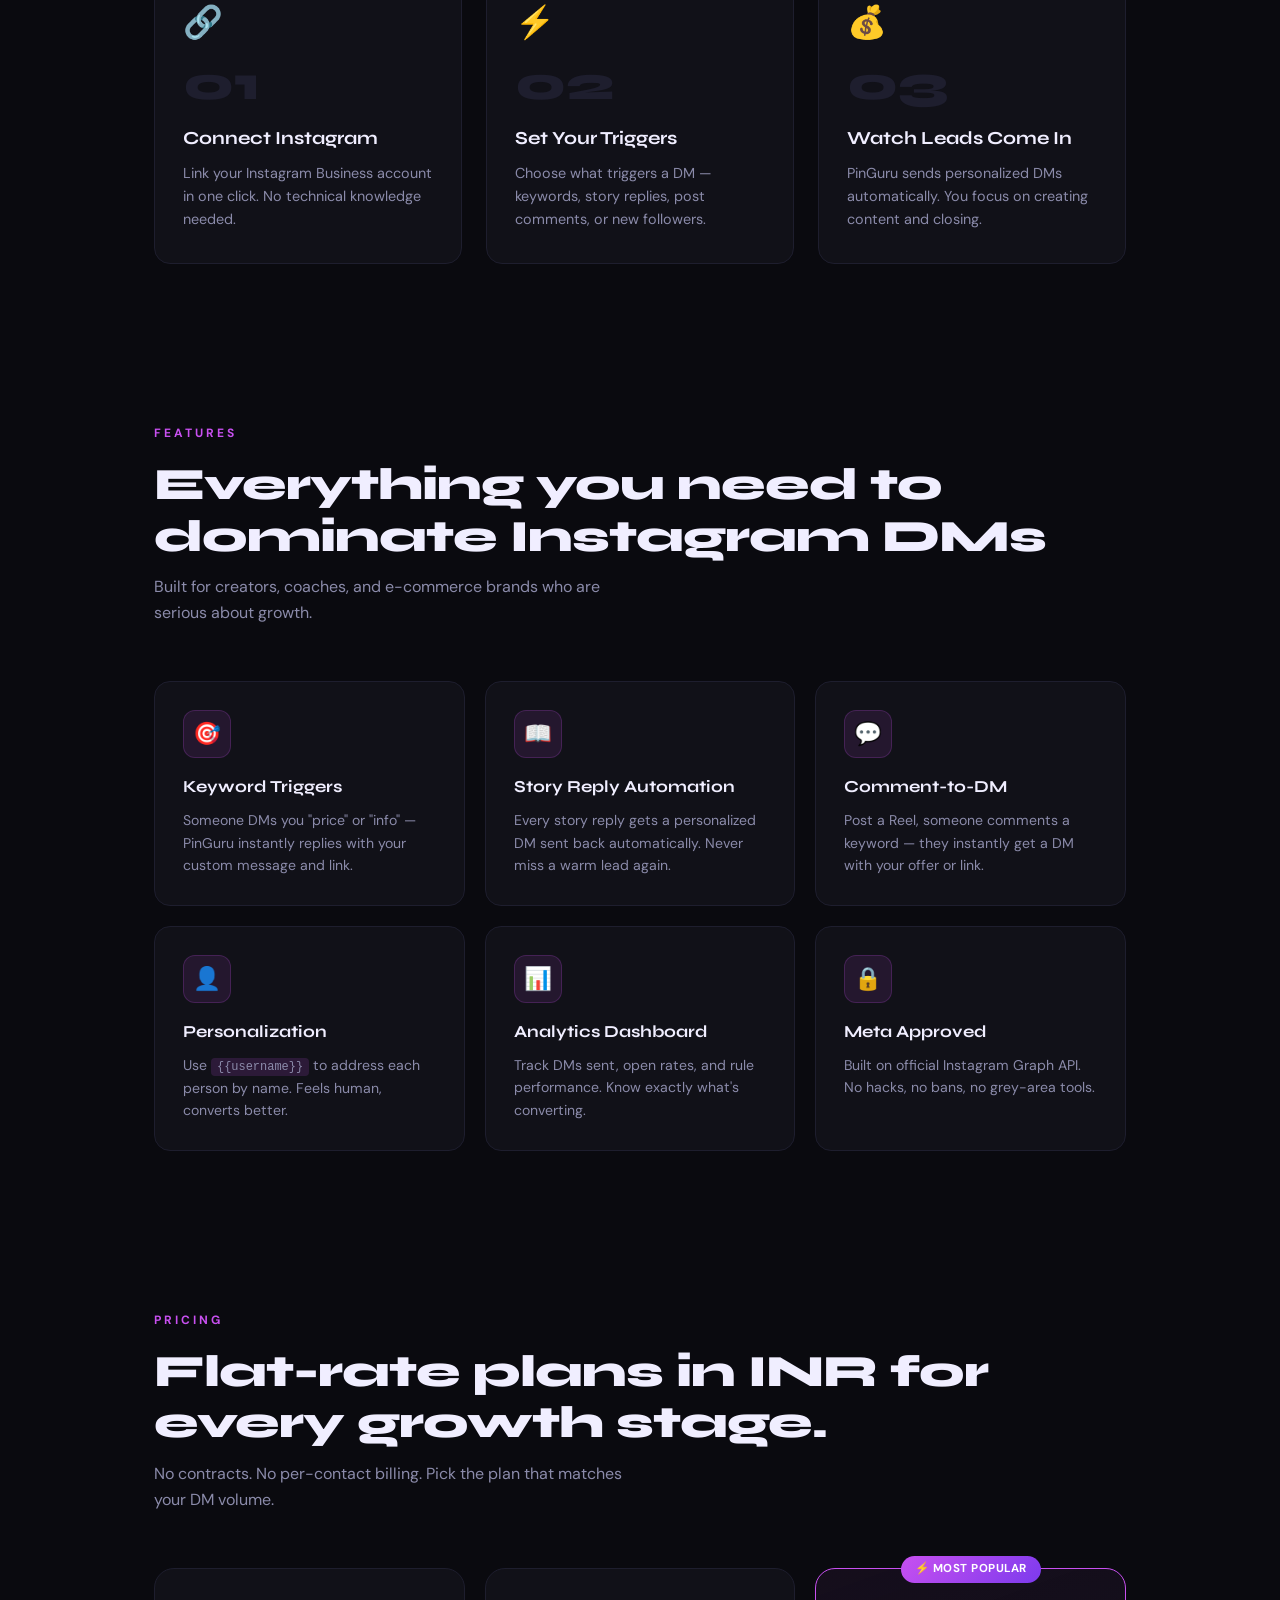
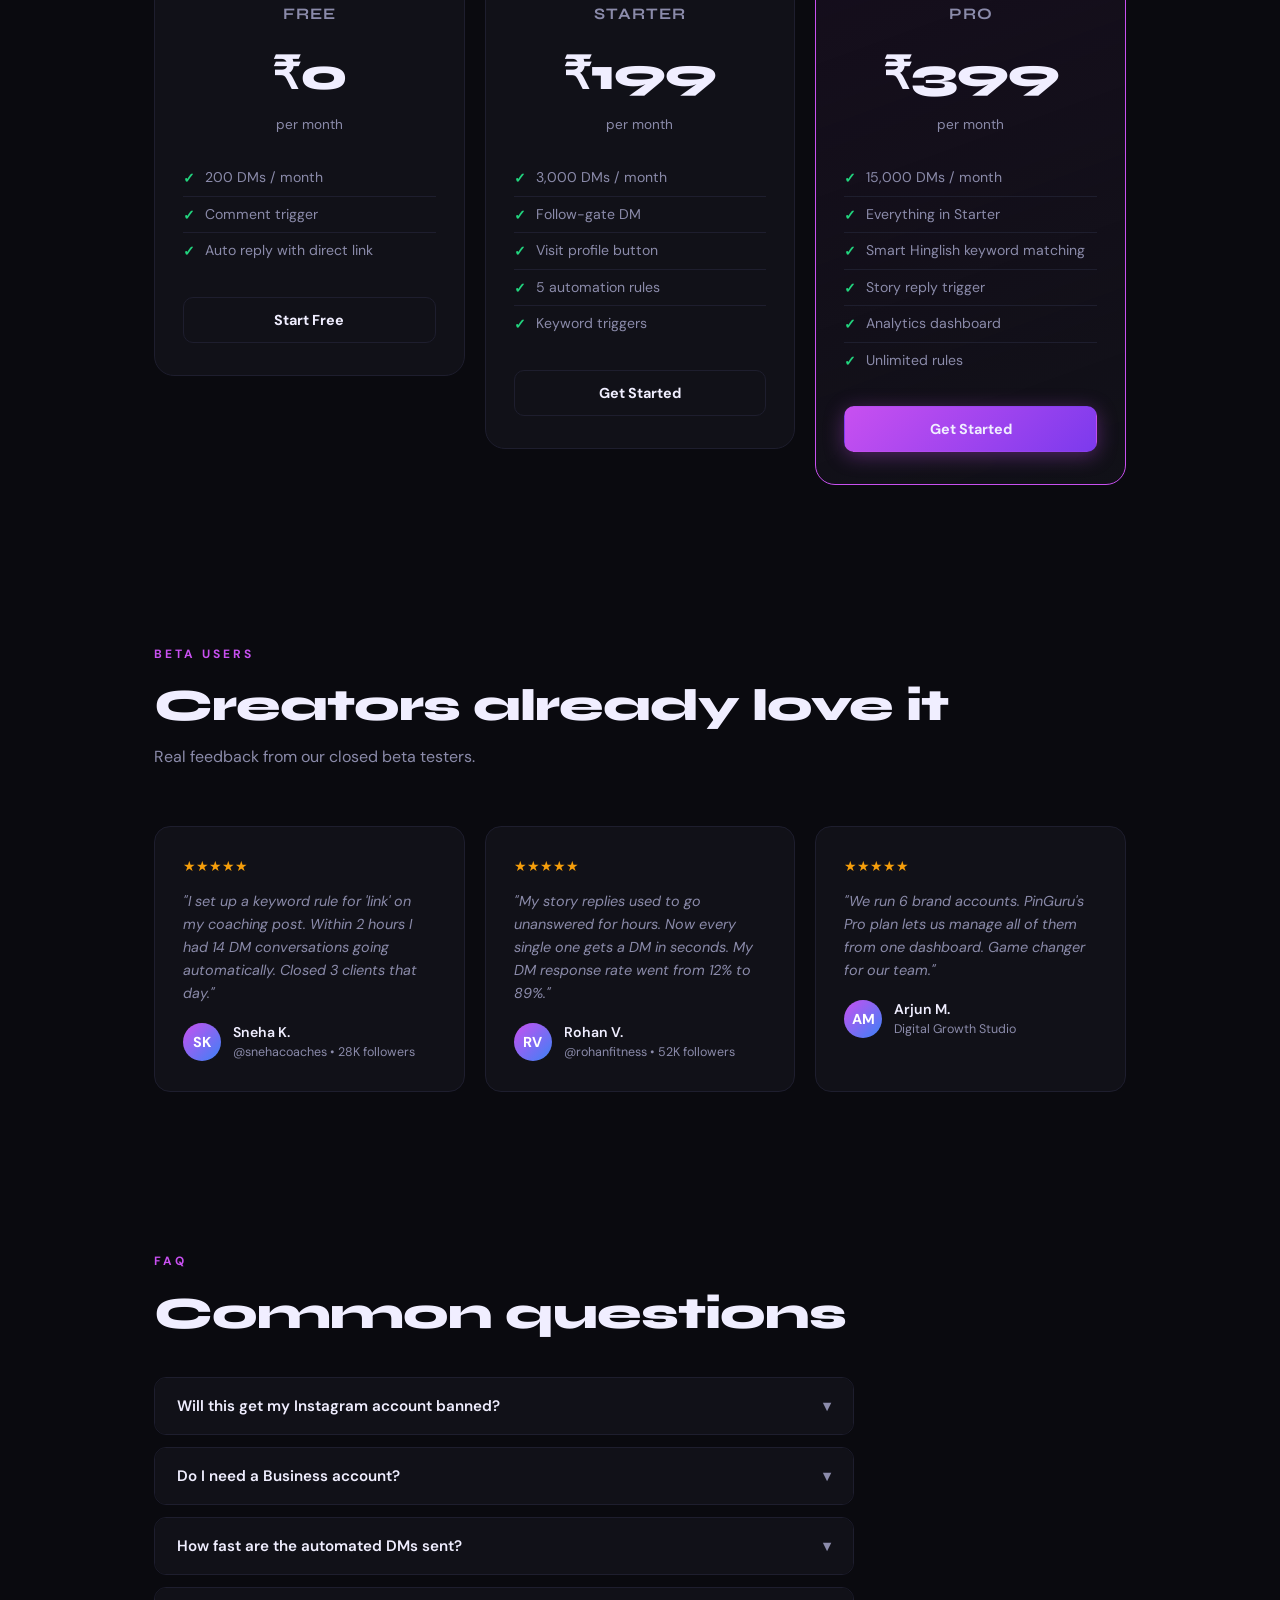
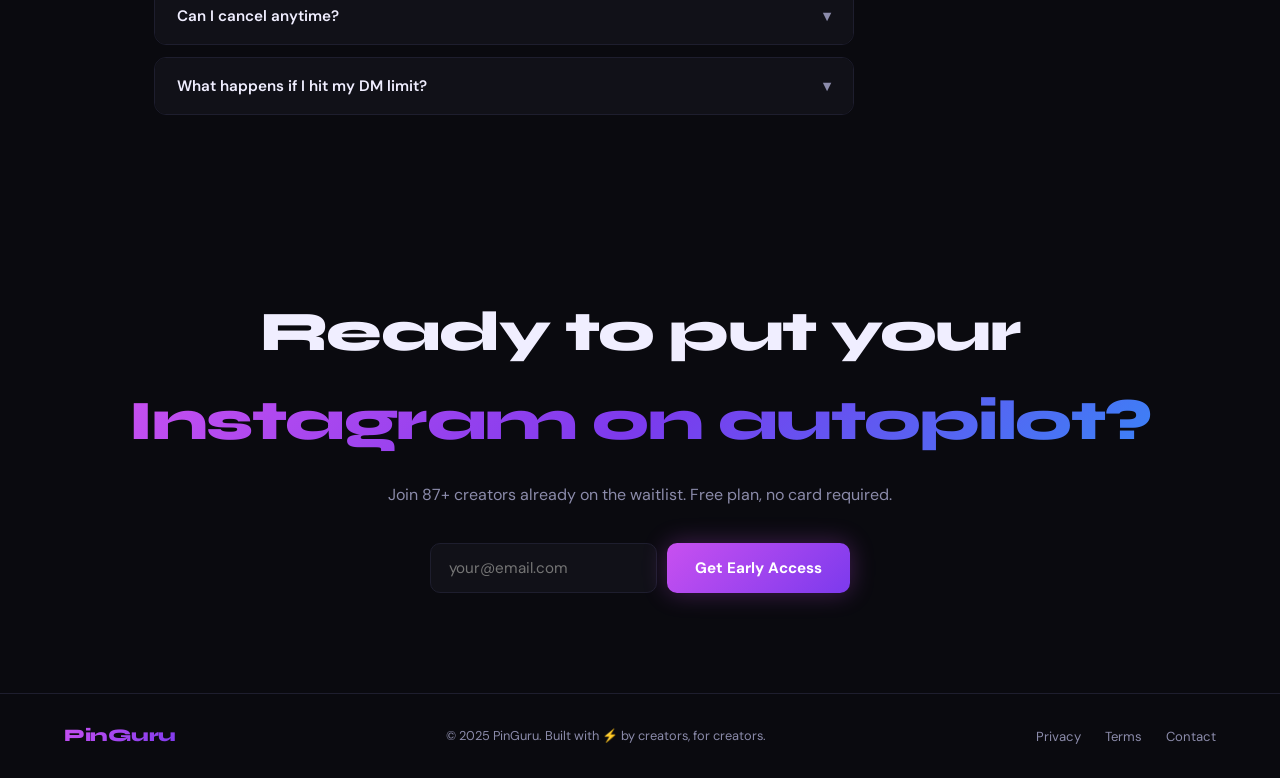
==== commit 60316335: "feat: Update app configuration and environment variables - Modified app.yaml to include new environm" ====
--- a/pinguru-landing/index.html
+++ b/pinguru-landing/index.html
@@ -1,838 +1,431 @@
-<!DOCTYPE html>
+<!doctype html>
 <html lang="en">
-<head>
-  <meta charset="UTF-8" />
-  <meta name="viewport" content="width=device-width, initial-scale=1.0" />
-  <title>PinGuru — Automate Your Instagram DMs</title>
-  <meta name="description" content="Turn every comment, story reply and keyword into an automated DM. Grow your Instagram on autopilot." />
-  <link rel="preconnect" href="https://fonts.googleapis.com" />
-  <link href="https://fonts.googleapis.com/css2?family=Syne:wght@700;800&family=DM+Sans:wght@400;500;600&display=swap" rel="stylesheet" />
-  <style>
-    *, *::before, *::after { box-sizing: border-box; margin: 0; padding: 0; }
-
-    :root {
-      --bg:        #0a0a0f;
-      --surface:   #111118;
-      --border:    #1e1e2e;
-      --accent:    #c850f0;
-      --accent2:   #7c3aed;
-      --text:      #f0eeff;
-      --muted:     #8b8baa;
-      --green:     #22d47e;
-    }
-
-    html { scroll-behavior: smooth; }
-
-    body {
-      background: var(--bg);
-      color: var(--text);
-      font-family: 'DM Sans', sans-serif;
-      font-size: 16px;
-      line-height: 1.6;
-      overflow-x: hidden;
-    }
-
-    /* ── NOISE TEXTURE ───────────────────────────────────────────── */
-    body::before {
-      content: '';
-      position: fixed;
-      inset: 0;
-      background-image: url("data:image/svg+xml,%3Csvg viewBox='0 0 256 256' xmlns='http://www.w3.org/2000/svg'%3E%3Cfilter id='noise'%3E%3CfeTurbulence type='fractalNoise' baseFrequency='0.9' numOctaves='4' stitchTiles='stitch'/%3E%3C/filter%3E%3Crect width='100%25' height='100%25' filter='url(%23noise)' opacity='0.04'/%3E%3C/svg%3E");
-      pointer-events: none;
-      z-index: 0;
-    }
-
-    /* ── NAV ─────────────────────────────────────────────────────── */
-    nav {
-      position: fixed; top: 0; left: 0; right: 0;
-      display: flex; align-items: center; justify-content: space-between;
-      padding: 18px 5%;
-      background: rgba(10,10,15,0.85);
-      backdrop-filter: blur(14px);
-      border-bottom: 1px solid var(--border);
-      z-index: 100;
-    }
-
-    .logo {
-      font-family: 'Syne', sans-serif;
-      font-size: 1.5rem;
-      font-weight: 800;
-      background: linear-gradient(135deg, #c850f0, #7c3aed);
-      -webkit-background-clip: text;
-      -webkit-text-fill-color: transparent;
-      letter-spacing: -0.5px;
-    }
-
-    .nav-cta {
-      background: var(--accent);
-      color: #fff;
-      border: none;
-      padding: 10px 22px;
-      border-radius: 8px;
-      font-family: 'DM Sans', sans-serif;
-      font-weight: 600;
-      font-size: 0.9rem;
-      cursor: pointer;
-      transition: opacity 0.2s;
-      text-decoration: none;
-    }
-    .nav-cta:hover { opacity: 0.85; }
-
-    /* ── HERO ─────────────────────────────────────────────────────── */
-    .hero {
-      min-height: 100vh;
-      display: flex;
-      flex-direction: column;
-      align-items: center;
-      justify-content: center;
-      text-align: center;
-      padding: 120px 5% 80px;
-      position: relative;
-    }
-
-    .glow-orb {
-      position: absolute;
-      border-radius: 50%;
-      filter: blur(90px);
-      pointer-events: none;
-      animation: pulse 6s ease-in-out infinite;
-    }
-    .orb1 { width: 500px; height: 500px; background: rgba(200,80,240,0.15); top: 5%; left: 10%; }
-    .orb2 { width: 400px; height: 400px; background: rgba(124,58,237,0.12); bottom: 10%; right: 5%; animation-delay: 3s; }
-
-    @keyframes pulse {
-      0%, 100% { transform: scale(1); opacity: 0.8; }
-      50%       { transform: scale(1.1); opacity: 1; }
-    }
-
-    .badge {
-      display: inline-flex;
-      align-items: center;
-      gap: 8px;
-      background: rgba(200,80,240,0.1);
-      border: 1px solid rgba(200,80,240,0.3);
-      border-radius: 100px;
-      padding: 6px 16px;
-      font-size: 0.82rem;
-      font-weight: 600;
-      color: var(--accent);
-      margin-bottom: 28px;
-      letter-spacing: 0.5px;
-    }
-    .badge-dot { width: 7px; height: 7px; border-radius: 50%; background: var(--green); animation: blink 1.5s infinite; }
-    @keyframes blink { 0%,100%{opacity:1} 50%{opacity:0.3} }
-
-    h1 {
-      font-family: 'Syne', sans-serif;
-      font-size: clamp(2.8rem, 7vw, 5.5rem);
-      font-weight: 800;
-      line-height: 1.08;
-      letter-spacing: -2px;
-      max-width: 800px;
-      margin-bottom: 24px;
-    }
-
-    .grad { background: linear-gradient(135deg, #c850f0 0%, #7c3aed 50%, #3b82f6 100%); -webkit-background-clip: text; -webkit-text-fill-color: transparent; }
-
-    .hero-sub {
-      font-size: clamp(1rem, 2.5vw, 1.2rem);
-      color: var(--muted);
-      max-width: 540px;
-      margin-bottom: 44px;
-      line-height: 1.7;
-    }
-
-    /* ── CTA FORM ─────────────────────────────────────────────────── */
-    .cta-form {
-      display: flex;
-      gap: 10px;
-      flex-wrap: wrap;
-      justify-content: center;
-      width: 100%;
-      max-width: 480px;
-    }
-
-    .cta-form input {
-      flex: 1;
-      min-width: 220px;
-      background: var(--surface);
-      border: 1px solid var(--border);
-      border-radius: 10px;
-      padding: 14px 18px;
-      color: var(--text);
-      font-family: 'DM Sans', sans-serif;
-      font-size: 0.95rem;
-      outline: none;
-      transition: border-color 0.2s;
-    }
-    .cta-form input:focus { border-color: var(--accent); }
-    .cta-form input::placeholder { color: var(--muted); }
-
-    .btn-primary {
-      background: linear-gradient(135deg, #c850f0, #7c3aed);
-      color: #fff;
-      border: none;
-      padding: 14px 28px;
-      border-radius: 10px;
-      font-family: 'DM Sans', sans-serif;
-      font-weight: 700;
-      font-size: 0.95rem;
-      cursor: pointer;
-      white-space: nowrap;
-      transition: transform 0.15s, box-shadow 0.15s;
-      box-shadow: 0 0 24px rgba(200,80,240,0.3);
-    }
-    .btn-primary:hover { transform: translateY(-2px); box-shadow: 0 8px 32px rgba(200,80,240,0.45); }
-    .btn-primary:active { transform: translateY(0); }
-
-    .form-note { margin-top: 12px; font-size: 0.8rem; color: var(--muted); }
-
-    .success-msg {
-      display: none;
-      color: var(--green);
-      font-weight: 600;
-      font-size: 0.95rem;
-      margin-top: 10px;
-    }
-
-    /* ── SOCIAL PROOF ─────────────────────────────────────────────── */
-    .social-proof {
-      display: flex;
-      align-items: center;
-      gap: 16px;
-      margin-top: 48px;
-      flex-wrap: wrap;
-      justify-content: center;
-    }
-
-    .avatars { display: flex; }
-    .avatars span {
-      width: 36px; height: 36px; border-radius: 50%;
-      border: 2px solid var(--bg);
-      background: linear-gradient(135deg, #c850f0, #7c3aed);
-      margin-left: -10px;
-      display: flex; align-items: center; justify-content: center;
-      font-size: 0.75rem; font-weight: 700; color: #fff;
-    }
-    .avatars span:first-child { margin-left: 0; }
-
-    .proof-text { font-size: 0.85rem; color: var(--muted); }
-    .proof-text strong { color: var(--text); }
-
-    /* ── HOW IT WORKS ─────────────────────────────────────────────── */
-    section { padding: 80px 5%; max-width: 1100px; margin: 0 auto; position: relative; z-index: 1; }
-
-    .section-label {
-      font-size: 0.75rem;
-      font-weight: 700;
-      letter-spacing: 3px;
-      text-transform: uppercase;
-      color: var(--accent);
-      margin-bottom: 16px;
-    }
-
-    .section-title {
-      font-family: 'Syne', sans-serif;
-      font-size: clamp(1.8rem, 4vw, 2.8rem);
-      font-weight: 800;
-      letter-spacing: -1px;
-      line-height: 1.15;
-      margin-bottom: 12px;
-    }
-
-    .section-sub { color: var(--muted); max-width: 500px; margin-bottom: 56px; }
-
-    .steps {
-      display: grid;
-      grid-template-columns: repeat(auto-fit, minmax(240px, 1fr));
-      gap: 24px;
-    }
-
-    .step-card {
-      background: var(--surface);
-      border: 1px solid var(--border);
-      border-radius: 16px;
-      padding: 32px 28px;
-      position: relative;
-      overflow: hidden;
-      transition: border-color 0.2s, transform 0.2s;
-    }
-    .step-card:hover { border-color: var(--accent2); transform: translateY(-4px); }
-    .step-card::after {
-      content: '';
-      position: absolute;
-      top: 0; left: 0; right: 0;
-      height: 1px;
-      background: linear-gradient(90deg, transparent, var(--accent), transparent);
-      opacity: 0;
-      transition: opacity 0.3s;
-    }
-    .step-card:hover::after { opacity: 1; }
-
-    .step-num {
-      font-family: 'Syne', sans-serif;
-      font-size: 3rem;
-      font-weight: 800;
-      color: var(--border);
-      line-height: 1;
-      margin-bottom: 16px;
-    }
-
-    .step-icon { font-size: 2rem; margin-bottom: 12px; }
-    .step-card h3 { font-family: 'Syne', sans-serif; font-size: 1.15rem; font-weight: 700; margin-bottom: 8px; }
-    .step-card p { color: var(--muted); font-size: 0.9rem; line-height: 1.6; }
-
-    /* ── FEATURES ─────────────────────────────────────────────────── */
-    .features-grid {
-      display: grid;
-      grid-template-columns: repeat(auto-fit, minmax(300px, 1fr));
-      gap: 20px;
-    }
-
-    .feature-card {
-      background: var(--surface);
-      border: 1px solid var(--border);
-      border-radius: 16px;
-      padding: 28px;
-      transition: border-color 0.2s, transform 0.2s;
-    }
-    .feature-card:hover { border-color: rgba(200,80,240,0.4); transform: translateY(-3px); }
-
-    .feature-icon {
-      width: 48px; height: 48px;
-      border-radius: 12px;
-      background: rgba(200,80,240,0.1);
-      border: 1px solid rgba(200,80,240,0.2);
-      display: flex; align-items: center; justify-content: center;
-      font-size: 1.4rem;
-      margin-bottom: 16px;
-    }
-
-    .feature-card h3 { font-family: 'Syne', sans-serif; font-size: 1.05rem; font-weight: 700; margin-bottom: 8px; }
-    .feature-card p { color: var(--muted); font-size: 0.88rem; line-height: 1.6; }
-
-    /* ── PRICING ──────────────────────────────────────────────────── */
-    .pricing-grid {
-      display: grid;
-      grid-template-columns: repeat(auto-fit, minmax(220px, 1fr));
-      gap: 20px;
-      align-items: start;
-    }
-
-    .price-card {
-      background: var(--surface);
-      border: 1px solid var(--border);
-      border-radius: 20px;
-      padding: 32px 28px;
-      text-align: center;
-      position: relative;
-      transition: transform 0.2s;
-    }
-    .price-card:hover { transform: translateY(-4px); }
-
-    .price-card.popular {
-      border-color: var(--accent);
-      background: linear-gradient(160deg, rgba(200,80,240,0.06) 0%, var(--surface) 100%);
-    }
-
-    .popular-badge {
-      position: absolute;
-      top: -13px; left: 50%; transform: translateX(-50%);
-      background: linear-gradient(135deg, #c850f0, #7c3aed);
-      color: #fff;
-      font-size: 0.72rem;
-      font-weight: 700;
-      padding: 4px 14px;
-      border-radius: 100px;
-      white-space: nowrap;
-      letter-spacing: 0.5px;
-    }
-
-    .plan-name { font-family: 'Syne', sans-serif; font-size: 1rem; font-weight: 700; color: var(--muted); text-transform: uppercase; letter-spacing: 1px; margin-bottom: 12px; }
-
-    .plan-price { font-family: 'Syne', sans-serif; font-size: 2.8rem; font-weight: 800; letter-spacing: -1px; margin-bottom: 4px; }
-    .plan-period { color: var(--muted); font-size: 0.85rem; margin-bottom: 24px; }
-
-    .plan-features { list-style: none; margin-bottom: 28px; text-align: left; }
-    .plan-features li {
-      display: flex; align-items: flex-start; gap: 10px;
-      font-size: 0.88rem; color: var(--muted);
-      padding: 6px 0;
-      border-bottom: 1px solid var(--border);
-    }
-    .plan-features li:last-child { border-bottom: none; }
-    .plan-features li::before { content: '✓'; color: var(--green); font-weight: 700; flex-shrink: 0; margin-top: 1px; }
-
-    .btn-plan {
-      width: 100%;
-      padding: 13px;
-      border-radius: 10px;
-      font-family: 'DM Sans', sans-serif;
-      font-weight: 700;
-      font-size: 0.9rem;
-      cursor: pointer;
-      transition: all 0.2s;
-      border: 1px solid var(--border);
-      background: transparent;
-      color: var(--text);
-    }
-    .price-card.popular .btn-plan {
-      background: linear-gradient(135deg, #c850f0, #7c3aed);
-      border-color: transparent;
-      box-shadow: 0 4px 20px rgba(200,80,240,0.35);
-    }
-    .btn-plan:hover { opacity: 0.85; transform: translateY(-1px); }
-
-    /* ── TESTIMONIALS ─────────────────────────────────────────────── */
-    .testimonials {
-      display: grid;
-      grid-template-columns: repeat(auto-fit, minmax(260px, 1fr));
-      gap: 20px;
-    }
-
-    .testimonial {
-      background: var(--surface);
-      border: 1px solid var(--border);
-      border-radius: 16px;
-      padding: 28px;
-    }
-
-    .stars { color: #f59e0b; font-size: 0.9rem; margin-bottom: 12px; }
-    .testimonial p { color: var(--muted); font-size: 0.9rem; line-height: 1.6; margin-bottom: 16px; font-style: italic; }
-
-    .testimonial-author { display: flex; align-items: center; gap: 12px; }
-    .t-avatar {
-      width: 38px; height: 38px; border-radius: 50%;
-      background: linear-gradient(135deg, #c850f0, #3b82f6);
-      display: flex; align-items: center; justify-content: center;
-      font-size: 0.9rem; font-weight: 700; color: #fff;
-    }
-    .t-name { font-weight: 600; font-size: 0.88rem; }
-    .t-handle { font-size: 0.78rem; color: var(--muted); }
-
-    /* ── FAQ ──────────────────────────────────────────────────────── */
-    .faq-list { max-width: 700px; }
-
-    .faq-item {
-      border: 1px solid var(--border);
-      border-radius: 12px;
-      margin-bottom: 12px;
-      overflow: hidden;
-    }
-
-    .faq-q {
-      width: 100%; text-align: left;
-      background: var(--surface);
-      border: none;
-      padding: 18px 22px;
-      color: var(--text);
-      font-family: 'DM Sans', sans-serif;
-      font-size: 0.95rem;
-      font-weight: 600;
-      cursor: pointer;
-      display: flex; justify-content: space-between; align-items: center;
-    }
-    .faq-q .arrow { transition: transform 0.25s; color: var(--muted); }
-    .faq-item.open .faq-q .arrow { transform: rotate(180deg); }
-
-    .faq-a {
-      max-height: 0;
-      overflow: hidden;
-      transition: max-height 0.3s ease, padding 0.3s;
-      background: var(--surface);
-      color: var(--muted);
-      font-size: 0.9rem;
-      line-height: 1.7;
-      padding: 0 22px;
-    }
-    .faq-item.open .faq-a { max-height: 300px; padding: 0 22px 18px; }
-
-    /* ── FINAL CTA ────────────────────────────────────────────────── */
-    .final-cta {
-      text-align: center;
-      padding: 80px 5% 100px;
-      position: relative;
-      z-index: 1;
-    }
-
-    .final-cta h2 { font-family: 'Syne', sans-serif; font-size: clamp(2rem, 5vw, 3.5rem); font-weight: 800; letter-spacing: -1.5px; margin-bottom: 16px; }
-    .final-cta p { color: var(--muted); margin-bottom: 36px; font-size: 1rem; }
-
-    /* ── FOOTER ───────────────────────────────────────────────────── */
-    footer {
-      border-top: 1px solid var(--border);
-      padding: 28px 5%;
-      display: flex;
-      justify-content: space-between;
-      align-items: center;
-      flex-wrap: wrap;
-      gap: 12px;
-      position: relative;
-      z-index: 1;
-    }
-    footer p { color: var(--muted); font-size: 0.82rem; }
-    .footer-links { display: flex; gap: 24px; }
-    .footer-links a { color: var(--muted); font-size: 0.82rem; text-decoration: none; }
-    .footer-links a:hover { color: var(--text); }
-
-    /* ── STAT BAR ─────────────────────────────────────────────────── */
-    .stat-bar {
-      display: flex;
-      justify-content: center;
-      gap: 48px;
-      flex-wrap: wrap;
-      padding: 40px 5%;
-      border-top: 1px solid var(--border);
-      border-bottom: 1px solid var(--border);
-      position: relative;
-      z-index: 1;
-    }
-    .stat { text-align: center; }
-    .stat-num { font-family: 'Syne', sans-serif; font-size: 2rem; font-weight: 800; background: linear-gradient(135deg,#c850f0,#7c3aed); -webkit-background-clip:text; -webkit-text-fill-color:transparent; }
-    .stat-label { font-size: 0.82rem; color: var(--muted); margin-top: 2px; }
-
-    @media (max-width: 600px) {
-      .stat-bar { gap: 28px; }
-      .pricing-grid { grid-template-columns: 1fr; }
-    }
-  </style>
-</head>
-<body>
-
-<!-- NAV -->
-<nav>
-  <div class="logo">PinGuru</div>
-  <a href="#waitlist" class="nav-cta">Get Early Access</a>
-</nav>
-
-<!-- HERO -->
-<div class="hero">
-  <div class="glow-orb orb1"></div>
-  <div class="glow-orb orb2"></div>
-
-  <div class="badge">
-    <span class="badge-dot"></span>
-    Now in Beta — Limited Spots
-  </div>
-
-  <h1>
-    Turn Every Comment<br/>
-    Into a <span class="grad">Sale on Instagram</span>
-  </h1>
-
-  <p class="hero-sub">
-    PinGuru auto-sends personalized DMs when someone comments, replies to your story, or sends you a keyword. Set it once. Sell forever.
-  </p>
-
-  <form class="cta-form" id="waitlist" onsubmit="handleSubmit(event)">
-    <input type="email" id="email-input" placeholder="your@email.com" required />
-    <button type="submit" class="btn-primary">Join Beta Free →</button>
-  </form>
-  <p class="form-note">No credit card. Free plan available forever.</p>
-  <p class="success-msg" id="success-msg">🎉 You're on the list! We'll email you within 24h.</p>
-
-  <div class="social-proof">
-    <div class="avatars">
-      <span>AJ</span><span>KR</span><span>MS</span><span>PL</span><span>+</span>
+  <head>
+    <meta charset="UTF-8" />
+    <meta name="viewport" content="width=device-width, initial-scale=1.0" />
+    <title>PinGuru — Automate Your Instagram DMs</title>
+    <meta
+      name="description"
+      content="Turn every comment, story reply and keyword into an automated DM. Grow your Instagram on autopilot."
+    />
+    <link rel="preconnect" href="https://fonts.googleapis.com" />
+    <link
+      href="https://fonts.googleapis.com/css2?family=Syne:wght@700;800&family=DM+Sans:wght@400;500;600&display=swap"
+      rel="stylesheet"
+    />
+    <link rel="stylesheet" href="styles.css" />
+  </head>
+  <body>
+    <!-- NAV -->
+    <nav>
+      <div class="logo">PinGuru</div>
+      <a href="#waitlist" class="nav-cta">Get Early Access</a>
+    </nav>
+
+    <!-- HERO -->
+    <div class="hero">
+      <div class="glow-orb orb1"></div>
+      <div class="glow-orb orb2"></div>
+
+      <div class="badge">
+        <span class="badge-dot"></span>
+        Now in Beta — Limited Spots
+      </div>
+
+      <h1>
+        Turn Every Comment<br />
+        Into a <span class="grad">Sale on Instagram</span>
+      </h1>
+
+      <p class="hero-sub">
+        PinGuru auto-sends personalized DMs when someone comments, replies to
+        your story, or sends you a keyword. Set it once. Sell forever.
+      </p>
+
+      <form class="cta-form" id="waitlist" onsubmit="handleSubmit(event)">
+        <input
+          type="email"
+          id="email-input"
+          placeholder="your@email.com"
+          required
+        />
+        <button type="submit" class="btn-primary">Join Beta Free →</button>
+      </form>
+      <p class="form-note">No credit card. Free plan available forever.</p>
+      <p class="success-msg" id="success-msg">
+        🎉 You're on the list! We'll email you within 24h.
+      </p>
+
+      <div class="social-proof">
+        <div class="avatars">
+          <span>AJ</span><span>KR</span><span>MS</span><span>PL</span
+          ><span>+</span>
+        </div>
+        <p class="proof-text">
+          <strong>87 creators</strong> already on the waitlist
+        </p>
+      </div>
     </div>
-    <p class="proof-text"><strong>87 creators</strong> already on the waitlist</p>
-  </div>
-</div>
-
-<!-- STAT BAR -->
-<div class="stat-bar">
-  <div class="stat"><div class="stat-num">10x</div><div class="stat-label">More DM responses</div></div>
-  <div class="stat"><div class="stat-num">2min</div><div class="stat-label">Setup time</div></div>
-  <div class="stat"><div class="stat-num">24/7</div><div class="stat-label">Automation active</div></div>
-  <div class="stat"><div class="stat-num">$0</div><div class="stat-label">To start</div></div>
-</div>
-
-<!-- HOW IT WORKS -->
-<section>
-  <p class="section-label">How it works</p>
-  <h2 class="section-title">Three steps to Instagram automation</h2>
-  <p class="section-sub">Connect once. Build rules. Watch PinGuru handle your DMs while you sleep.</p>
-
-  <div class="steps">
-    <div class="step-card">
-      <div class="step-icon">🔗</div>
-      <div class="step-num">01</div>
-      <h3>Connect Instagram</h3>
-      <p>Link your Instagram Business account in one click. No technical knowledge needed.</p>
+
+    <!-- STAT BAR -->
+    <div class="stat-bar">
+      <div class="stat">
+        <div class="stat-num">10x</div>
+        <div class="stat-label">More DM responses</div>
+      </div>
+      <div class="stat">
+        <div class="stat-num">2min</div>
+        <div class="stat-label">Setup time</div>
+      </div>
+      <div class="stat">
+        <div class="stat-num">24/7</div>
+        <div class="stat-label">Automation active</div>
+      </div>
+      <div class="stat">
+        <div class="stat-num">$0</div>
+        <div class="stat-label">To start</div>
+      </div>
     </div>
-    <div class="step-card">
-      <div class="step-icon">⚡</div>
-      <div class="step-num">02</div>
-      <h3>Set Your Triggers</h3>
-      <p>Choose what triggers a DM — keywords, story replies, post comments, or new followers.</p>
+
+    <!-- HOW IT WORKS -->
+    <section>
+      <p class="section-label">How it works</p>
+      <h2 class="section-title">Three steps to Instagram automation</h2>
+      <p class="section-sub">
+        Connect once. Build rules. Watch PinGuru handle your DMs while you
+        sleep.
+      </p>
+
+      <div class="steps">
+        <div class="step-card">
+          <div class="step-icon">🔗</div>
+          <div class="step-num">01</div>
+          <h3>Connect Instagram</h3>
+          <p>
+            Link your Instagram Business account in one click. No technical
+            knowledge needed.
+          </p>
+        </div>
+        <div class="step-card">
+          <div class="step-icon">⚡</div>
+          <div class="step-num">02</div>
+          <h3>Set Your Triggers</h3>
+          <p>
+            Choose what triggers a DM — keywords, story replies, post comments,
+            or new followers.
+          </p>
+        </div>
+        <div class="step-card">
+          <div class="step-icon">💰</div>
+          <div class="step-num">03</div>
+          <h3>Watch Leads Come In</h3>
+          <p>
+            PinGuru sends personalized DMs automatically. You focus on creating
+            content and closing.
+          </p>
+        </div>
+      </div>
+    </section>
+
+    <!-- FEATURES -->
+    <section>
+      <p class="section-label">Features</p>
+      <h2 class="section-title">
+        Everything you need to<br />dominate Instagram DMs
+      </h2>
+      <p class="section-sub">
+        Built for creators, coaches, and e-commerce brands who are serious about
+        growth.
+      </p>
+
+      <div class="features-grid">
+        <div class="feature-card">
+          <div class="feature-icon">🎯</div>
+          <h3>Keyword Triggers</h3>
+          <p>
+            Someone DMs you "price" or "info" — PinGuru instantly replies with
+            your custom message and link.
+          </p>
+        </div>
+        <div class="feature-card">
+          <div class="feature-icon">📖</div>
+          <h3>Story Reply Automation</h3>
+          <p>
+            Every story reply gets a personalized DM sent back automatically.
+            Never miss a warm lead again.
+          </p>
+        </div>
+        <div class="feature-card">
+          <div class="feature-icon">💬</div>
+          <h3>Comment-to-DM</h3>
+          <p>
+            Post a Reel, someone comments a keyword — they instantly get a DM
+            with your offer or link.
+          </p>
+        </div>
+        <div class="feature-card">
+          <div class="feature-icon">👤</div>
+          <h3>Personalization</h3>
+          <p>
+            Use
+            <code
+              style="
+                background: rgba(200, 80, 240, 0.15);
+                padding: 2px 6px;
+                border-radius: 4px;
+                font-size: 0.85em;
+              "
+              >{{username}}</code
+            >
+            to address each person by name. Feels human, converts better.
+          </p>
+        </div>
+        <div class="feature-card">
+          <div class="feature-icon">📊</div>
+          <h3>Analytics Dashboard</h3>
+          <p>
+            Track DMs sent, open rates, and rule performance. Know exactly
+            what's converting.
+          </p>
+        </div>
+        <div class="feature-card">
+          <div class="feature-icon">🔒</div>
+          <h3>Meta Approved</h3>
+          <p>
+            Built on official Instagram Graph API. No hacks, no bans, no
+            grey-area tools.
+          </p>
+        </div>
+      </div>
+    </section>
+
+    <!-- PRICING -->
+    <section>
+      <p class="section-label">Pricing</p>
+      <h2 class="section-title">
+        Flat-rate plans in INR for every growth stage.
+      </h2>
+      <p class="section-sub">
+        No contracts. No per-contact billing. Pick the plan that matches your DM
+        volume.
+      </p>
+
+      <div class="pricing-grid">
+        <div class="price-card">
+          <div class="plan-name">Free</div>
+          <div class="plan-price">₹0</div>
+          <div class="plan-period">per month</div>
+          <ul class="plan-features">
+            <li>200 DMs / month</li>
+            <li>Comment trigger</li>
+            <li>Auto reply with direct link</li>
+          </ul>
+          <button
+            class="btn-plan"
+            onclick="document.getElementById('email-input').focus()"
+          >
+            Start Free
+          </button>
+        </div>
+
+        <div class="price-card">
+          <div class="plan-name">Starter</div>
+          <div class="plan-price">₹199</div>
+          <div class="plan-period">per month</div>
+          <ul class="plan-features">
+            <li>3,000 DMs / month</li>
+            <li>Follow-gate DM</li>
+            <li>Visit profile button</li>
+            <li>5 automation rules</li>
+            <li>Keyword triggers</li>
+          </ul>
+          <button
+            class="btn-plan"
+            onclick="document.getElementById('email-input').focus()"
+          >
+            Get Started
+          </button>
+        </div>
+
+        <div class="price-card popular">
+          <div class="plan-name">Pro</div>
+          <div class="popular-badge">⚡ MOST POPULAR</div>
+          <div class="plan-price">₹399</div>
+          <div class="plan-period">per month</div>
+          <ul class="plan-features">
+            <li>15,000 DMs / month</li>
+            <li>Everything in Starter</li>
+            <li>Smart Hinglish keyword matching</li>
+            <li>Story reply trigger</li>
+            <li>Analytics dashboard</li>
+            <li>Unlimited rules</li>
+          </ul>
+          <button
+            class="btn-plan"
+            onclick="document.getElementById('email-input').focus()"
+          >
+            Get Started
+          </button>
+        </div>
+      </div>
+    </section>
+
+    <!-- TESTIMONIALS -->
+    <section>
+      <p class="section-label">Beta users</p>
+      <h2 class="section-title">Creators already love it</h2>
+      <p class="section-sub">Real feedback from our closed beta testers.</p>
+
+      <div class="testimonials">
+        <div class="testimonial">
+          <div class="stars">★★★★★</div>
+          <p>
+            "I set up a keyword rule for 'link' on my coaching post. Within 2
+            hours I had 14 DM conversations going automatically. Closed 3
+            clients that day."
+          </p>
+          <div class="testimonial-author">
+            <div class="t-avatar">SK</div>
+            <div>
+              <div class="t-name">Sneha K.</div>
+              <div class="t-handle">@snehacoaches • 28K followers</div>
+            </div>
+          </div>
+        </div>
+        <div class="testimonial">
+          <div class="stars">★★★★★</div>
+          <p>
+            "My story replies used to go unanswered for hours. Now every single
+            one gets a DM in seconds. My DM response rate went from 12% to 89%."
+          </p>
+          <div class="testimonial-author">
+            <div class="t-avatar">RV</div>
+            <div>
+              <div class="t-name">Rohan V.</div>
+              <div class="t-handle">@rohanfitness • 52K followers</div>
+            </div>
+          </div>
+        </div>
+        <div class="testimonial">
+          <div class="stars">★★★★★</div>
+          <p>
+            "We run 6 brand accounts. PinGuru's Pro plan lets us manage all of
+            them from one dashboard. Game changer for our team."
+          </p>
+          <div class="testimonial-author">
+            <div class="t-avatar">AM</div>
+            <div>
+              <div class="t-name">Arjun M.</div>
+              <div class="t-handle">Digital Growth Studio</div>
+            </div>
+          </div>
+        </div>
+      </div>
+    </section>
+
+    <!-- FAQ -->
+    <section>
+      <p class="section-label">FAQ</p>
+      <h2 class="section-title">Common questions</h2>
+      <br />
+      <div class="faq-list">
+        <div class="faq-item">
+          <button class="faq-q" onclick="toggleFaq(this)">
+            Will this get my Instagram account banned?
+            <span class="arrow">▾</span>
+          </button>
+          <div class="faq-a">
+            No. PinGuru uses the official Instagram Graph API approved by Meta.
+            It's the same API used by major social media management platforms.
+            We follow all of Meta's policies and rate limits.
+          </div>
+        </div>
+        <div class="faq-item">
+          <button class="faq-q" onclick="toggleFaq(this)">
+            Do I need a Business account? <span class="arrow">▾</span>
+          </button>
+          <div class="faq-a">
+            Yes, you need an Instagram Professional account (Business or
+            Creator) connected to a Facebook Page. This is required by Meta's
+            API. It's free to switch and takes 2 minutes.
+          </div>
+        </div>
+        <div class="faq-item">
+          <button class="faq-q" onclick="toggleFaq(this)">
+            How fast are the automated DMs sent? <span class="arrow">▾</span>
+          </button>
+          <div class="faq-a">
+            Almost instantly — typically within 5-15 seconds of the trigger
+            event. This speed is what makes PinGuru so effective for converting
+            engaged followers.
+          </div>
+        </div>
+        <div class="faq-item">
+          <button class="faq-q" onclick="toggleFaq(this)">
+            Can I cancel anytime? <span class="arrow">▾</span>
+          </button>
+          <div class="faq-a">
+            Yes, absolutely. No lock-in contracts. Cancel your subscription
+            anytime from your dashboard and you'll keep access until the end of
+            your billing period.
+          </div>
+        </div>
+        <div class="faq-item">
+          <button class="faq-q" onclick="toggleFaq(this)">
+            What happens if I hit my DM limit? <span class="arrow">▾</span>
+          </button>
+          <div class="faq-a">
+            Automation pauses for the rest of the month and resumes on your next
+            billing cycle. You'll get an email warning at 80% usage so you can
+            upgrade before you hit the limit.
+          </div>
+        </div>
+      </div>
+    </section>
+
+    <!-- FINAL CTA -->
+    <div class="final-cta">
+      <h2>
+        Ready to put your<br /><span class="grad">Instagram on autopilot?</span>
+      </h2>
+      <p>
+        Join 87+ creators already on the waitlist. Free plan, no card required.
+      </p>
+      <form
+        onsubmit="handleSubmit(event)"
+        style="
+          display: flex;
+          gap: 10px;
+          justify-content: center;
+          flex-wrap: wrap;
+          max-width: 420px;
+          margin: 0 auto;
+        "
+      >
+        <input
+          type="email"
+          id="email-input-2"
+          placeholder="your@email.com"
+          required
+          class="final-cta-input"
+        />
+        <button type="submit" class="btn-primary">Get Early Access</button>
+      </form>
     </div>
-    <div class="step-card">
-      <div class="step-icon">💰</div>
-      <div class="step-num">03</div>
-      <h3>Watch Leads Come In</h3>
-      <p>PinGuru sends personalized DMs automatically. You focus on creating content and closing.</p>
-    </div>
-  </div>
-</section>
-
-<!-- FEATURES -->
-<section>
-  <p class="section-label">Features</p>
-  <h2 class="section-title">Everything you need to<br/>dominate Instagram DMs</h2>
-  <p class="section-sub">Built for creators, coaches, and e-commerce brands who are serious about growth.</p>
-
-  <div class="features-grid">
-    <div class="feature-card">
-      <div class="feature-icon">🎯</div>
-      <h3>Keyword Triggers</h3>
-      <p>Someone DMs you "price" or "info" — PinGuru instantly replies with your custom message and link.</p>
-    </div>
-    <div class="feature-card">
-      <div class="feature-icon">📖</div>
-      <h3>Story Reply Automation</h3>
-      <p>Every story reply gets a personalized DM sent back automatically. Never miss a warm lead again.</p>
-    </div>
-    <div class="feature-card">
-      <div class="feature-icon">💬</div>
-      <h3>Comment-to-DM</h3>
-      <p>Post a Reel, someone comments a keyword — they instantly get a DM with your offer or link.</p>
-    </div>
-    <div class="feature-card">
-      <div class="feature-icon">👤</div>
-      <h3>Personalization</h3>
-      <p>Use <code style="background:rgba(200,80,240,0.15);padding:2px 6px;border-radius:4px;font-size:0.85em">{{username}}</code> to address each person by name. Feels human, converts better.</p>
-    </div>
-    <div class="feature-card">
-      <div class="feature-icon">📊</div>
-      <h3>Analytics Dashboard</h3>
-      <p>Track DMs sent, open rates, and rule performance. Know exactly what's converting.</p>
-    </div>
-    <div class="feature-card">
-      <div class="feature-icon">🔒</div>
-      <h3>Meta Approved</h3>
-      <p>Built on official Instagram Graph API. No hacks, no bans, no grey-area tools.</p>
-    </div>
-  </div>
-</section>
-
-<!-- PRICING -->
-<section>
-  <p class="section-label">Pricing</p>
-  <h2 class="section-title">Start free. Scale when ready.</h2>
-  <p class="section-sub">No contracts. Cancel anytime. Early beta users lock in pricing forever.</p>
-
-  <div class="pricing-grid">
-    <div class="price-card">
-      <div class="plan-name">Free</div>
-      <div class="plan-price">$0</div>
-      <div class="plan-period">forever</div>
-      <ul class="plan-features">
-        <li>50 DMs / month</li>
-        <li>1 automation rule</li>
-        <li>Keyword triggers</li>
-        <li>Basic analytics</li>
-      </ul>
-      <button class="btn-plan" onclick="document.getElementById('email-input').focus()">Get Started</button>
-    </div>
-
-    <div class="price-card popular">
-      <div class="popular-badge">⚡ MOST POPULAR</div>
-      <div class="plan-name">Starter</div>
-      <div class="plan-price">$9</div>
-      <div class="plan-period">per month</div>
-      <ul class="plan-features">
-        <li>500 DMs / month</li>
-        <li>5 automation rules</li>
-        <li>All trigger types</li>
-        <li>Full analytics</li>
-        <li>Priority support</li>
-      </ul>
-      <button class="btn-plan" onclick="document.getElementById('email-input').focus()">Join Beta →</button>
-    </div>
-
-    <div class="price-card">
-      <div class="plan-name">Pro</div>
-      <div class="plan-price">$29</div>
-      <div class="plan-period">per month</div>
-      <ul class="plan-features">
-        <li>5,000 DMs / month</li>
-        <li>20 automation rules</li>
-        <li>All trigger types</li>
-        <li>Advanced analytics</li>
-        <li>API access</li>
-      </ul>
-      <button class="btn-plan" onclick="document.getElementById('email-input').focus()">Join Beta →</button>
-    </div>
-
-    <div class="price-card">
-      <div class="plan-name">Agency</div>
-      <div class="plan-price">$79</div>
-      <div class="plan-period">per month</div>
-      <ul class="plan-features">
-        <li>Unlimited DMs</li>
-        <li>100 automation rules</li>
-        <li>Multi-account support</li>
-        <li>White-label ready</li>
-        <li>Dedicated support</li>
-      </ul>
-      <button class="btn-plan" onclick="document.getElementById('email-input').focus()">Contact Us</button>
-    </div>
-  </div>
-</section>
-
-<!-- TESTIMONIALS -->
-<section>
-  <p class="section-label">Beta users</p>
-  <h2 class="section-title">Creators already love it</h2>
-  <p class="section-sub">Real feedback from our closed beta testers.</p>
-
-  <div class="testimonials">
-    <div class="testimonial">
-      <div class="stars">★★★★★</div>
-      <p>"I set up a keyword rule for 'link' on my coaching post. Within 2 hours I had 14 DM conversations going automatically. Closed 3 clients that day."</p>
-      <div class="testimonial-author">
-        <div class="t-avatar">SK</div>
-        <div><div class="t-name">Sneha K.</div><div class="t-handle">@snehacoaches • 28K followers</div></div>
-      </div>
-    </div>
-    <div class="testimonial">
-      <div class="stars">★★★★★</div>
-      <p>"My story replies used to go unanswered for hours. Now every single one gets a DM in seconds. My DM response rate went from 12% to 89%."</p>
-      <div class="testimonial-author">
-        <div class="t-avatar">RV</div>
-        <div><div class="t-name">Rohan V.</div><div class="t-handle">@rohanfitness • 52K followers</div></div>
-      </div>
-    </div>
-    <div class="testimonial">
-      <div class="stars">★★★★★</div>
-      <p>"We run 6 brand accounts. PinGuru's agency plan lets us manage all of them from one dashboard. Game changer for our team."</p>
-      <div class="testimonial-author">
-        <div class="t-avatar">AM</div>
-        <div><div class="t-name">Arjun M.</div><div class="t-handle">Digital Growth Agency</div></div>
-      </div>
-    </div>
-  </div>
-</section>
-
-<!-- FAQ -->
-<section>
-  <p class="section-label">FAQ</p>
-  <h2 class="section-title">Common questions</h2>
-  <br/>
-  <div class="faq-list">
-    <div class="faq-item">
-      <button class="faq-q" onclick="toggleFaq(this)">
-        Will this get my Instagram account banned? <span class="arrow">▾</span>
-      </button>
-      <div class="faq-a">No. PinGuru uses the official Instagram Graph API approved by Meta. It's the same API used by major social media management platforms. We follow all of Meta's policies and rate limits.</div>
-    </div>
-    <div class="faq-item">
-      <button class="faq-q" onclick="toggleFaq(this)">
-        Do I need a Business account? <span class="arrow">▾</span>
-      </button>
-      <div class="faq-a">Yes, you need an Instagram Professional account (Business or Creator) connected to a Facebook Page. This is required by Meta's API. It's free to switch and takes 2 minutes.</div>
-    </div>
-    <div class="faq-item">
-      <button class="faq-q" onclick="toggleFaq(this)">
-        How fast are the automated DMs sent? <span class="arrow">▾</span>
-      </button>
-      <div class="faq-a">Almost instantly — typically within 5-15 seconds of the trigger event. This speed is what makes PinGuru so effective for converting engaged followers.</div>
-    </div>
-    <div class="faq-item">
-      <button class="faq-q" onclick="toggleFaq(this)">
-        Can I cancel anytime? <span class="arrow">▾</span>
-      </button>
-      <div class="faq-a">Yes, absolutely. No lock-in contracts. Cancel your subscription anytime from your dashboard and you'll keep access until the end of your billing period.</div>
-    </div>
-    <div class="faq-item">
-      <button class="faq-q" onclick="toggleFaq(this)">
-        What happens if I hit my DM limit? <span class="arrow">▾</span>
-      </button>
-      <div class="faq-a">Automation pauses for the rest of the month and resumes on your next billing cycle. You'll get an email warning at 80% usage so you can upgrade before you hit the limit.</div>
-    </div>
-  </div>
-</section>
-
-<!-- FINAL CTA -->
-<div class="final-cta">
-  <h2>Ready to put your<br/><span class="grad">Instagram on autopilot?</span></h2>
-  <p>Join 87+ creators already on the waitlist. Free plan, no card required.</p>
-  <form onsubmit="handleSubmit(event)" style="display:flex;gap:10px;justify-content:center;flex-wrap:wrap;max-width:420px;margin:0 auto">
-    <input type="email" id="email-input-2" placeholder="your@email.com" required style="flex:1;min-width:200px;background:#111118;border:1px solid #1e1e2e;border-radius:10px;padding:14px 18px;color:#f0eeff;font-family:'DM Sans',sans-serif;font-size:0.95rem;outline:none" />
-    <button type="submit" class="btn-primary">Get Early Access</button>
-  </form>
-</div>
-
-<!-- FOOTER -->
-<footer>
-  <p class="logo" style="font-size:1.1rem">PinGuru</p>
-  <p style="color:var(--muted);font-size:0.8rem">© 2025 PinGuru. Built with ⚡ by creators, for creators.</p>
-  <div class="footer-links">
-    <a href="#">Privacy</a>
-    <a href="#">Terms</a>
-    <a href="mailto:hello@pinguru.me">Contact</a>
-  </div>
-</footer>
-
-<script>
-  // ── FAQ Toggle ──────────────────────────────────────────────────
-  function toggleFaq(btn) {
-    const item = btn.closest('.faq-item');
-    const isOpen = item.classList.contains('open');
-    document.querySelectorAll('.faq-item.open').forEach(el => el.classList.remove('open'));
-    if (!isOpen) item.classList.add('open');
-  }
-
-  // ── Email Waitlist (using Formspree — free, no backend needed) ──
-  async function handleSubmit(e) {
-    e.preventDefault();
-    const emailInputs = [document.getElementById('email-input'), document.getElementById('email-input-2')];
-    const email = emailInputs.find(el => el && el.value)?.value;
-
-    // ⚠️ REPLACE with your Formspree endpoint after signup at formspree.io
-    const FORMSPREE_URL = 'https://formspree.io/f/YOUR_FORM_ID';
-
-    try {
-      const resp = await fetch(FORMSPREE_URL, {
-        method: 'POST',
-        headers: { 'Content-Type': 'application/json' },
-        body: JSON.stringify({ email, source: 'pinguru-landing' })
-      });
-
-      if (resp.ok) {
-        document.getElementById('success-msg').style.display = 'block';
-        emailInputs.forEach(el => { if (el) el.value = ''; });
-
-        // Update waitlist counter
-        const count = document.querySelector('.proof-text strong');
-        if (count) {
-          const n = parseInt(count.textContent) + 1;
-          count.textContent = n + ' creators';
-        }
-      }
-    } catch {
-      // Fallback: just show success (collect manually for now)
-      document.getElementById('success-msg').style.display = 'block';
-      emailInputs.forEach(el => { if (el) el.value = ''; });
-    }
-  }
-
-  // ── Entrance animations ──────────────────────────────────────────
-  const observer = new IntersectionObserver((entries) => {
-    entries.forEach(entry => {
-      if (entry.isIntersecting) {
-        entry.target.style.opacity = '1';
-        entry.target.style.transform = 'translateY(0)';
-      }
-    });
-  }, { threshold: 0.1 });
-
-  document.querySelectorAll('.step-card, .feature-card, .price-card, .testimonial').forEach(el => {
-    el.style.opacity = '0';
-    el.style.transform = 'translateY(24px)';
-    el.style.transition = 'opacity 0.5s ease, transform 0.5s ease';
-    observer.observe(el);
-  });
-</script>
-</body>
+
+    <!-- FOOTER -->
+    <footer>
+      <p class="logo" style="font-size: 1.1rem">PinGuru</p>
+      <p style="color: var(--muted); font-size: 0.8rem">
+        © 2025 PinGuru. Built with ⚡ by creators, for creators.
+      </p>
+      <div class="footer-links">
+        <a href="#">Privacy</a>
+        <a href="#">Terms</a>
+        <a href="mailto:contact@pinguru.me">Contact</a>
+      </div>
+    </footer>
+
+    <script src="main.js"></script>
+  </body>
 </html>
--- a/pinguru-landing/styles.css
+++ b/pinguru-landing/styles.css
@@ -0,0 +1,498 @@
+*, *::before, *::after { box-sizing: border-box; margin: 0; padding: 0; }
+
+:root {
+  --bg:        #0a0a0f;
+  --surface:   #111118;
+  --border:    #1e1e2e;
+  --accent:    #c850f0;
+  --accent2:   #7c3aed;
+  --text:      #f0eeff;
+  --muted:     #8b8baa;
+  --green:     #22d47e;
+}
+
+html { scroll-behavior: smooth; }
+
+body {
+  background: var(--bg);
+  color: var(--text);
+  font-family: 'DM Sans', sans-serif;
+  font-size: 16px;
+  line-height: 1.6;
+  overflow-x: hidden;
+}
+
+body::before {
+  content: '';
+  position: fixed;
+  inset: 0;
+  background-image: url("data:image/svg+xml,%3Csvg viewBox='0 0 256 256' xmlns='http://www.w3.org/2000/svg'%3E%3Cfilter id='noise'%3E%3CfeTurbulence type='fractalNoise' baseFrequency='0.9' numOctaves='4' stitchTiles='stitch'/%3E%3C/filter%3E%3Crect width='100%25' height='100%25' filter='url(%23noise)' opacity='0.04'/%3E%3C/svg%3E");
+  pointer-events: none;
+  z-index: 0;
+}
+
+/* NAV */
+nav {
+  position: fixed; top: 0; left: 0; right: 0;
+  display: flex; align-items: center; justify-content: space-between;
+  padding: 18px 5%;
+  background: rgba(10,10,15,0.85);
+  backdrop-filter: blur(14px);
+  border-bottom: 1px solid var(--border);
+  z-index: 100;
+}
+
+.logo {
+  font-family: 'Syne', sans-serif;
+  font-size: 1.5rem;
+  font-weight: 800;
+  background: linear-gradient(135deg, #c850f0, #7c3aed);
+  -webkit-background-clip: text;
+  -webkit-text-fill-color: transparent;
+  letter-spacing: -0.5px;
+}
+
+.nav-cta {
+  background: var(--accent);
+  color: #fff;
+  border: none;
+  padding: 10px 22px;
+  border-radius: 8px;
+  font-family: 'DM Sans', sans-serif;
+  font-weight: 600;
+  font-size: 0.9rem;
+  cursor: pointer;
+  transition: opacity 0.2s;
+  text-decoration: none;
+}
+.nav-cta:hover { opacity: 0.85; }
+
+/* HERO */
+.hero {
+  min-height: 100vh;
+  display: flex;
+  flex-direction: column;
+  align-items: center;
+  justify-content: center;
+  text-align: center;
+  padding: 120px 5% 80px;
+  position: relative;
+}
+
+.glow-orb {
+  position: absolute;
+  border-radius: 50%;
+  filter: blur(90px);
+  pointer-events: none;
+  animation: pulse 6s ease-in-out infinite;
+}
+.orb1 { width: 500px; height: 500px; background: rgba(200,80,240,0.15); top: 5%; left: 10%; }
+.orb2 { width: 400px; height: 400px; background: rgba(124,58,237,0.12); bottom: 10%; right: 5%; animation-delay: 3s; }
+
+@keyframes pulse {
+  0%, 100% { transform: scale(1); opacity: 0.8; }
+  50%       { transform: scale(1.1); opacity: 1; }
+}
+
+.badge {
+  display: inline-flex;
+  align-items: center;
+  gap: 8px;
+  background: rgba(200,80,240,0.1);
+  border: 1px solid rgba(200,80,240,0.3);
+  border-radius: 100px;
+  padding: 6px 16px;
+  font-size: 0.82rem;
+  font-weight: 600;
+  color: var(--accent);
+  margin-bottom: 28px;
+  letter-spacing: 0.5px;
+}
+.badge-dot { width: 7px; height: 7px; border-radius: 50%; background: var(--green); animation: blink 1.5s infinite; }
+@keyframes blink { 0%,100%{opacity:1} 50%{opacity:0.3} }
+
+h1 {
+  font-family: 'Syne', sans-serif;
+  font-size: clamp(2.8rem, 7vw, 5.5rem);
+  font-weight: 800;
+  line-height: 1.08;
+  letter-spacing: -2px;
+  max-width: 800px;
+  margin-bottom: 24px;
+}
+
+.grad { background: linear-gradient(135deg, #c850f0 0%, #7c3aed 50%, #3b82f6 100%); -webkit-background-clip: text; -webkit-text-fill-color: transparent; }
+
+.hero-sub {
+  font-size: clamp(1rem, 2.5vw, 1.2rem);
+  color: var(--muted);
+  max-width: 540px;
+  margin-bottom: 44px;
+  line-height: 1.7;
+}
+
+/* CTA FORM */
+.cta-form {
+  display: flex;
+  gap: 10px;
+  flex-wrap: wrap;
+  justify-content: center;
+  width: 100%;
+  max-width: 480px;
+}
+
+.cta-form input {
+  flex: 1;
+  min-width: 220px;
+  background: var(--surface);
+  border: 1px solid var(--border);
+  border-radius: 10px;
+  padding: 14px 18px;
+  color: var(--text);
+  font-family: 'DM Sans', sans-serif;
+  font-size: 0.95rem;
+  outline: none;
+  transition: border-color 0.2s;
+}
+.cta-form input:focus { border-color: var(--accent); }
+.cta-form input::placeholder { color: var(--muted); }
+
+.btn-primary {
+  background: linear-gradient(135deg, #c850f0, #7c3aed);
+  color: #fff;
+  border: none;
+  padding: 14px 28px;
+  border-radius: 10px;
+  font-family: 'DM Sans', sans-serif;
+  font-weight: 700;
+  font-size: 0.95rem;
+  cursor: pointer;
+  white-space: nowrap;
+  transition: transform 0.15s, box-shadow 0.15s;
+  box-shadow: 0 0 24px rgba(200,80,240,0.3);
+}
+.btn-primary:hover { transform: translateY(-2px); box-shadow: 0 8px 32px rgba(200,80,240,0.45); }
+.btn-primary:active { transform: translateY(0); }
+
+.form-note { margin-top: 12px; font-size: 0.8rem; color: var(--muted); }
+
+.success-msg {
+  display: none;
+  color: var(--green);
+  font-weight: 600;
+  font-size: 0.95rem;
+  margin-top: 10px;
+}
+
+/* SOCIAL PROOF */
+.social-proof {
+  display: flex;
+  align-items: center;
+  gap: 16px;
+  margin-top: 48px;
+  flex-wrap: wrap;
+  justify-content: center;
+}
+
+.avatars { display: flex; }
+.avatars span {
+  width: 36px; height: 36px; border-radius: 50%;
+  border: 2px solid var(--bg);
+  background: linear-gradient(135deg, #c850f0, #7c3aed);
+  margin-left: -10px;
+  display: flex; align-items: center; justify-content: center;
+  font-size: 0.75rem; font-weight: 700; color: #fff;
+}
+.avatars span:first-child { margin-left: 0; }
+.proof-text { font-size: 0.85rem; color: var(--muted); }
+.proof-text strong { color: var(--text); }
+
+/* SECTIONS */
+section { padding: 80px 5%; max-width: 1100px; margin: 0 auto; position: relative; z-index: 1; }
+
+.section-label {
+  font-size: 0.75rem;
+  font-weight: 700;
+  letter-spacing: 3px;
+  text-transform: uppercase;
+  color: var(--accent);
+  margin-bottom: 16px;
+}
+
+.section-title {
+  font-family: 'Syne', sans-serif;
+  font-size: clamp(1.8rem, 4vw, 2.8rem);
+  font-weight: 800;
+  letter-spacing: -1px;
+  line-height: 1.15;
+  margin-bottom: 12px;
+}
+
+.section-sub { color: var(--muted); max-width: 500px; margin-bottom: 56px; }
+
+/* HOW IT WORKS */
+.steps {
+  display: grid;
+  grid-template-columns: repeat(auto-fit, minmax(240px, 1fr));
+  gap: 24px;
+}
+
+.step-card {
+  background: var(--surface);
+  border: 1px solid var(--border);
+  border-radius: 16px;
+  padding: 32px 28px;
+  position: relative;
+  overflow: hidden;
+  transition: border-color 0.2s, transform 0.2s;
+}
+.step-card:hover { border-color: var(--accent2); transform: translateY(-4px); }
+.step-card::after {
+  content: '';
+  position: absolute;
+  top: 0; left: 0; right: 0;
+  height: 1px;
+  background: linear-gradient(90deg, transparent, var(--accent), transparent);
+  opacity: 0;
+  transition: opacity 0.3s;
+}
+.step-card:hover::after { opacity: 1; }
+
+.step-num {
+  font-family: 'Syne', sans-serif;
+  font-size: 3rem;
+  font-weight: 800;
+  color: var(--border);
+  line-height: 1;
+  margin-bottom: 16px;
+}
+
+.step-icon { font-size: 2rem; margin-bottom: 12px; }
+.step-card h3 { font-family: 'Syne', sans-serif; font-size: 1.15rem; font-weight: 700; margin-bottom: 8px; }
+.step-card p { color: var(--muted); font-size: 0.9rem; line-height: 1.6; }
+
+/* FEATURES */
+.features-grid {
+  display: grid;
+  grid-template-columns: repeat(auto-fit, minmax(300px, 1fr));
+  gap: 20px;
+}
+
+.feature-card {
+  background: var(--surface);
+  border: 1px solid var(--border);
+  border-radius: 16px;
+  padding: 28px;
+  transition: border-color 0.2s, transform 0.2s;
+}
+.feature-card:hover { border-color: rgba(200,80,240,0.4); transform: translateY(-3px); }
+
+.feature-icon {
+  width: 48px; height: 48px;
+  border-radius: 12px;
+  background: rgba(200,80,240,0.1);
+  border: 1px solid rgba(200,80,240,0.2);
+  display: flex; align-items: center; justify-content: center;
+  font-size: 1.4rem;
+  margin-bottom: 16px;
+}
+
+.feature-card h3 { font-family: 'Syne', sans-serif; font-size: 1.05rem; font-weight: 700; margin-bottom: 8px; }
+.feature-card p { color: var(--muted); font-size: 0.88rem; line-height: 1.6; }
+
+/* PRICING */
+.pricing-grid {
+  display: grid;
+  grid-template-columns: repeat(auto-fit, minmax(220px, 1fr));
+  gap: 20px;
+  align-items: start;
+}
+
+.price-card {
+  background: var(--surface);
+  border: 1px solid var(--border);
+  border-radius: 20px;
+  padding: 32px 28px;
+  text-align: center;
+  position: relative;
+  transition: transform 0.2s;
+}
+.price-card:hover { transform: translateY(-4px); }
+
+.price-card.popular {
+  border-color: var(--accent);
+  background: linear-gradient(160deg, rgba(200,80,240,0.06) 0%, var(--surface) 100%);
+}
+
+.popular-badge {
+  position: absolute;
+  top: -13px; left: 50%; transform: translateX(-50%);
+  background: linear-gradient(135deg, #c850f0, #7c3aed);
+  color: #fff;
+  font-size: 0.72rem;
+  font-weight: 700;
+  padding: 4px 14px;
+  border-radius: 100px;
+  white-space: nowrap;
+  letter-spacing: 0.5px;
+}
+
+.plan-name { font-family: 'Syne', sans-serif; font-size: 1rem; font-weight: 700; color: var(--muted); text-transform: uppercase; letter-spacing: 1px; margin-bottom: 12px; }
+.plan-price { font-family: 'Syne', sans-serif; font-size: 2.8rem; font-weight: 800; letter-spacing: -1px; margin-bottom: 4px; }
+.plan-period { color: var(--muted); font-size: 0.85rem; margin-bottom: 24px; }
+
+.plan-features { list-style: none; margin-bottom: 28px; text-align: left; }
+.plan-features li {
+  display: flex; align-items: flex-start; gap: 10px;
+  font-size: 0.88rem; color: var(--muted);
+  padding: 6px 0;
+  border-bottom: 1px solid var(--border);
+}
+.plan-features li:last-child { border-bottom: none; }
+.plan-features li::before { content: '✓'; color: var(--green); font-weight: 700; flex-shrink: 0; margin-top: 1px; }
+
+.btn-plan {
+  width: 100%;
+  padding: 13px;
+  border-radius: 10px;
+  font-family: 'DM Sans', sans-serif;
+  font-weight: 700;
+  font-size: 0.9rem;
+  cursor: pointer;
+  transition: all 0.2s;
+  border: 1px solid var(--border);
+  background: transparent;
+  color: var(--text);
+}
+.price-card.popular .btn-plan {
+  background: linear-gradient(135deg, #c850f0, #7c3aed);
+  border-color: transparent;
+  box-shadow: 0 4px 20px rgba(200,80,240,0.35);
+}
+.btn-plan:hover { opacity: 0.85; transform: translateY(-1px); }
+
+/* TESTIMONIALS */
+.testimonials {
+  display: grid;
+  grid-template-columns: repeat(auto-fit, minmax(260px, 1fr));
+  gap: 20px;
+}
+
+.testimonial {
+  background: var(--surface);
+  border: 1px solid var(--border);
+  border-radius: 16px;
+  padding: 28px;
+}
+
+.stars { color: #f59e0b; font-size: 0.9rem; margin-bottom: 12px; }
+.testimonial p { color: var(--muted); font-size: 0.9rem; line-height: 1.6; margin-bottom: 16px; font-style: italic; }
+
+.testimonial-author { display: flex; align-items: center; gap: 12px; }
+.t-avatar {
+  width: 38px; height: 38px; border-radius: 50%;
+  background: linear-gradient(135deg, #c850f0, #3b82f6);
+  display: flex; align-items: center; justify-content: center;
+  font-size: 0.9rem; font-weight: 700; color: #fff;
+}
+.t-name { font-weight: 600; font-size: 0.88rem; }
+.t-handle { font-size: 0.78rem; color: var(--muted); }
+
+/* FAQ */
+.faq-list { max-width: 700px; }
+
+.faq-item {
+  border: 1px solid var(--border);
+  border-radius: 12px;
+  margin-bottom: 12px;
+  overflow: hidden;
+}
+
+.faq-q {
+  width: 100%; text-align: left;
+  background: var(--surface);
+  border: none;
+  padding: 18px 22px;
+  color: var(--text);
+  font-family: 'DM Sans', sans-serif;
+  font-size: 0.95rem;
+  font-weight: 600;
+  cursor: pointer;
+  display: flex; justify-content: space-between; align-items: center;
+}
+.faq-q .arrow { transition: transform 0.25s; color: var(--muted); }
+.faq-item.open .faq-q .arrow { transform: rotate(180deg); }
+
+.faq-a {
+  max-height: 0;
+  overflow: hidden;
+  transition: max-height 0.3s ease, padding 0.3s;
+  background: var(--surface);
+  color: var(--muted);
+  font-size: 0.9rem;
+  line-height: 1.7;
+  padding: 0 22px;
+}
+.faq-item.open .faq-a { max-height: 300px; padding: 0 22px 18px; }
+
+/* FINAL CTA */
+.final-cta {
+  text-align: center;
+  padding: 80px 5% 100px;
+  position: relative;
+  z-index: 1;
+}
+
+.final-cta h2 { font-family: 'Syne', sans-serif; font-size: clamp(2rem, 5vw, 3.5rem); font-weight: 800; letter-spacing: -1.5px; margin-bottom: 16px; }
+.final-cta p { color: var(--muted); margin-bottom: 36px; font-size: 1rem; }
+
+.final-cta-input {
+  flex: 1;
+  min-width: 200px;
+  background: #111118;
+  border: 1px solid #1e1e2e;
+  border-radius: 10px;
+  padding: 14px 18px;
+  color: #f0eeff;
+  font-family: 'DM Sans', sans-serif;
+  font-size: 0.95rem;
+  outline: none;
+}
+
+/* FOOTER */
+footer {
+  border-top: 1px solid var(--border);
+  padding: 28px 5%;
+  display: flex;
+  justify-content: space-between;
+  align-items: center;
+  flex-wrap: wrap;
+  gap: 12px;
+  position: relative;
+  z-index: 1;
+}
+footer p { color: var(--muted); font-size: 0.82rem; }
+.footer-links { display: flex; gap: 24px; }
+.footer-links a { color: var(--muted); font-size: 0.82rem; text-decoration: none; }
+.footer-links a:hover { color: var(--text); }
+
+/* STAT BAR */
+.stat-bar {
+  display: flex;
+  justify-content: center;
+  gap: 48px;
+  flex-wrap: wrap;
+  padding: 40px 5%;
+  border-top: 1px solid var(--border);
+  border-bottom: 1px solid var(--border);
+  position: relative;
+  z-index: 1;
+}
+.stat { text-align: center; }
+.stat-num { font-family: 'Syne', sans-serif; font-size: 2rem; font-weight: 800; background: linear-gradient(135deg,#c850f0,#7c3aed); -webkit-background-clip:text; -webkit-text-fill-color:transparent; }
+.stat-label { font-size: 0.82rem; color: var(--muted); margin-top: 2px; }
+
+@media (max-width: 600px) {
+  .stat-bar { gap: 28px; }
+  .pricing-grid { grid-template-columns: 1fr; }
+}
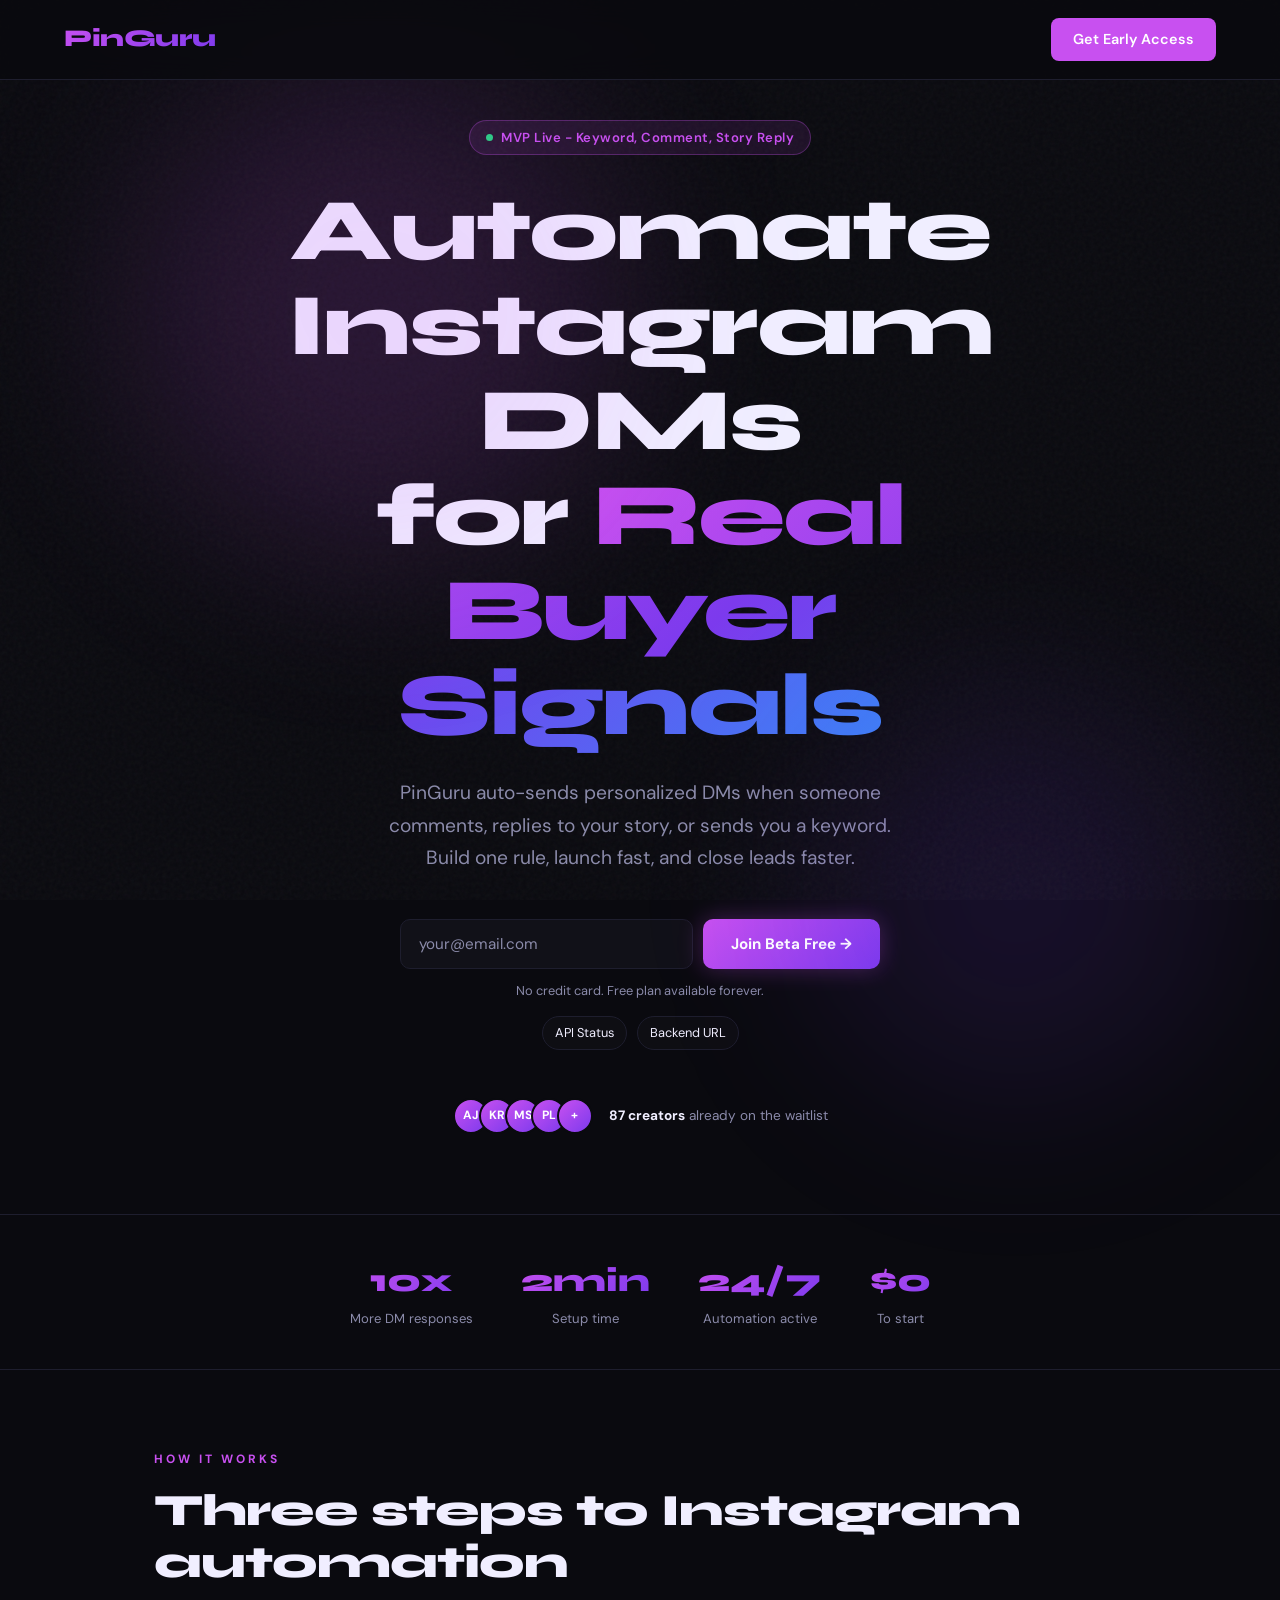
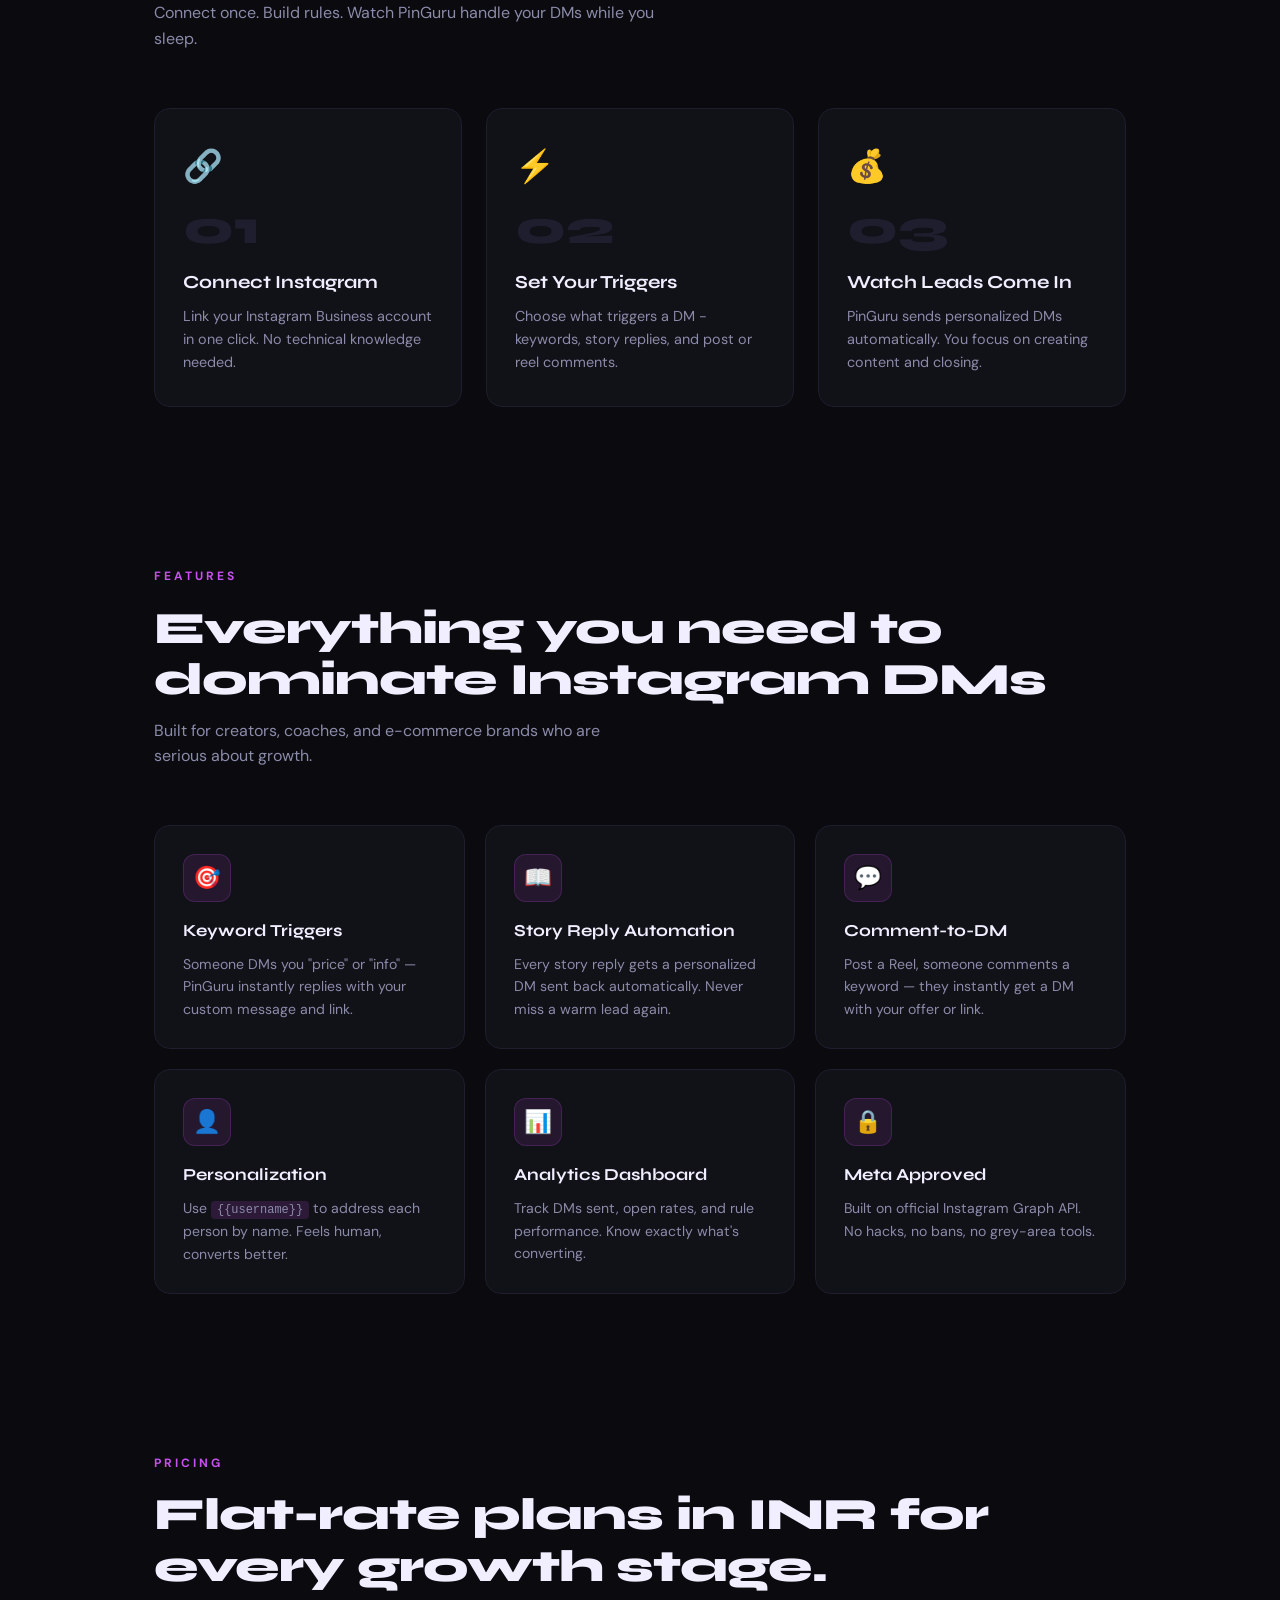
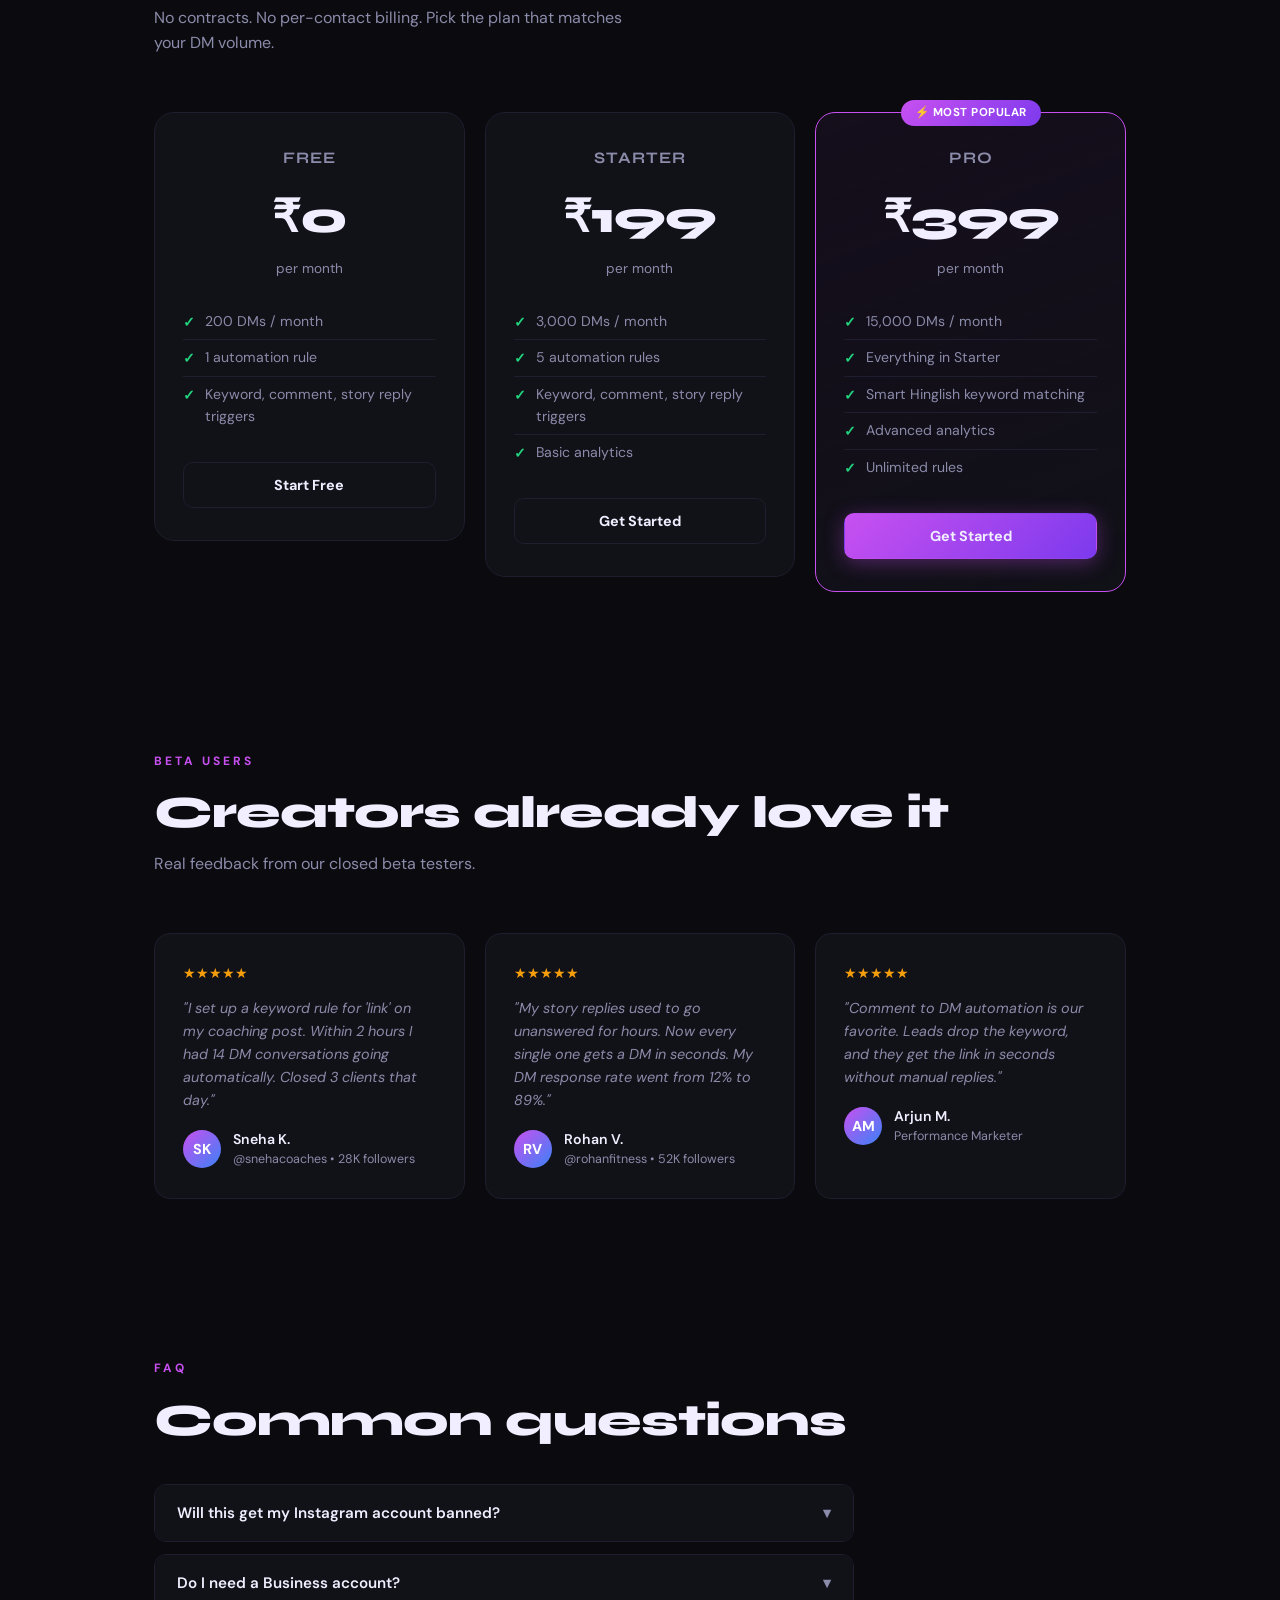
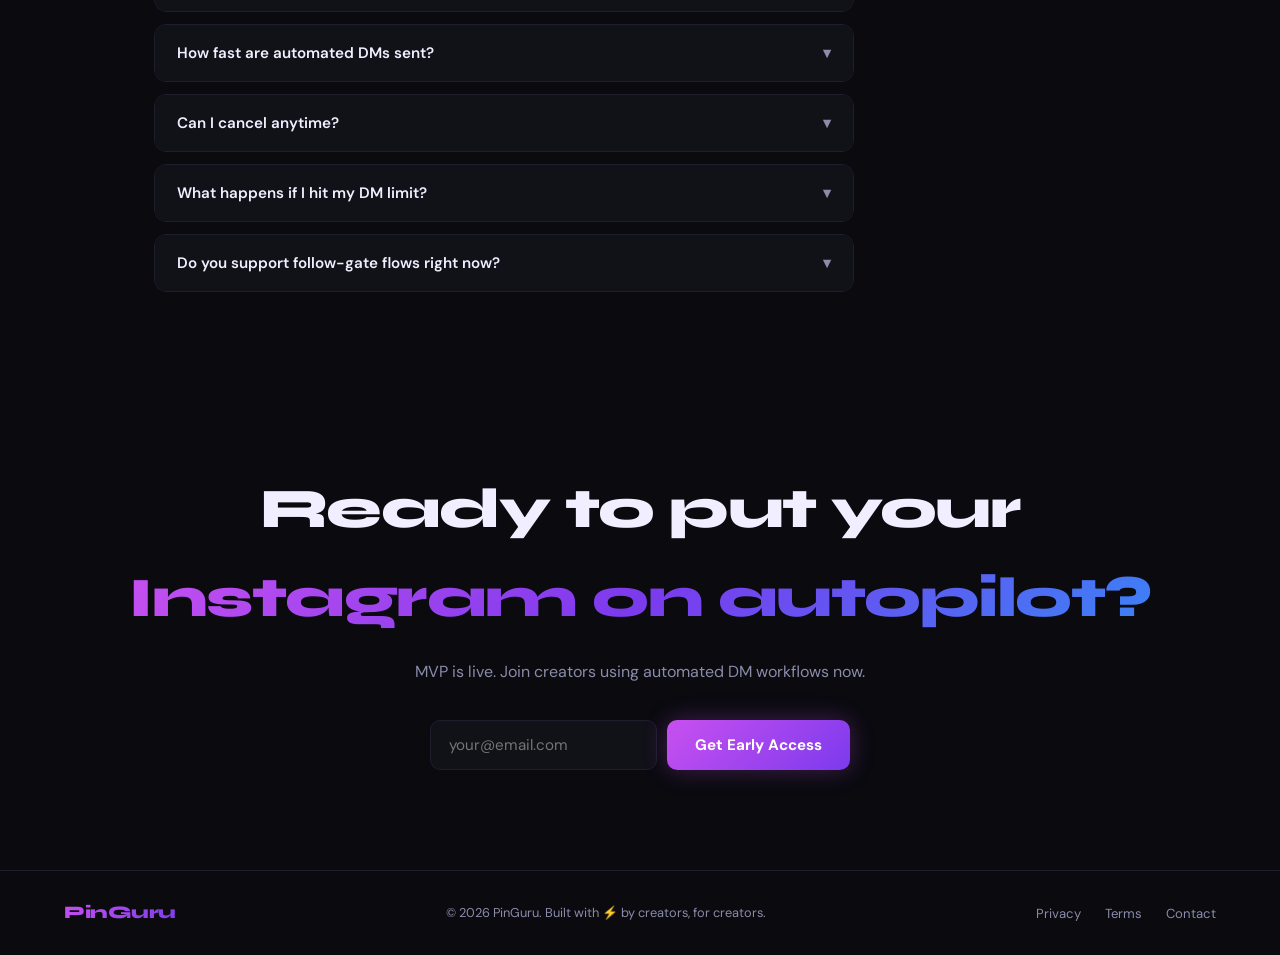
==== commit 4a24a6c1: "feat: Revise landing page content and styles for improved clarity and user engagement" ====
--- a/pinguru-landing/index.html
+++ b/pinguru-landing/index.html
@@ -29,17 +29,18 @@
 
       <div class="badge">
         <span class="badge-dot"></span>
-        Now in Beta — Limited Spots
+        MVP Live - Keyword, Comment, Story Reply
       </div>
 
       <h1>
-        Turn Every Comment<br />
-        Into a <span class="grad">Sale on Instagram</span>
+        Automate Instagram DMs<br />
+        for <span class="grad">Real Buyer Signals</span>
       </h1>
 
       <p class="hero-sub">
         PinGuru auto-sends personalized DMs when someone comments, replies to
-        your story, or sends you a keyword. Set it once. Sell forever.
+        your story, or sends you a keyword. Build one rule, launch fast, and
+        close leads faster.
       </p>
 
       <form class="cta-form" id="waitlist" onsubmit="handleSubmit(event)">
@@ -56,6 +57,23 @@
         🎉 You're on the list! We'll email you within 24h.
       </p>
 
+      <div class="quick-links">
+        <a
+          class="chip-link"
+          href="https://pinguru-netqv.ondigitalocean.app/health"
+          target="_blank"
+          rel="noopener noreferrer"
+          >API Status</a
+        >
+        <a
+          class="chip-link"
+          href="https://pinguru-netqv.ondigitalocean.app/"
+          target="_blank"
+          rel="noopener noreferrer"
+          >Backend URL</a
+        >
+      </div>
+
       <div class="social-proof">
         <div class="avatars">
           <span>AJ</span><span>KR</span><span>MS</span><span>PL</span
@@ -111,8 +129,8 @@
           <div class="step-num">02</div>
           <h3>Set Your Triggers</h3>
           <p>
-            Choose what triggers a DM — keywords, story replies, post comments,
-            or new followers.
+            Choose what triggers a DM - keywords, story replies, and post or
+            reel comments.
           </p>
         </div>
         <div class="step-card">
@@ -217,8 +235,8 @@
           <div class="plan-period">per month</div>
           <ul class="plan-features">
             <li>200 DMs / month</li>
-            <li>Comment trigger</li>
-            <li>Auto reply with direct link</li>
+            <li>1 automation rule</li>
+            <li>Keyword, comment, story reply triggers</li>
           </ul>
           <button
             class="btn-plan"
@@ -234,10 +252,9 @@
           <div class="plan-period">per month</div>
           <ul class="plan-features">
             <li>3,000 DMs / month</li>
-            <li>Follow-gate DM</li>
-            <li>Visit profile button</li>
             <li>5 automation rules</li>
-            <li>Keyword triggers</li>
+            <li>Keyword, comment, story reply triggers</li>
+            <li>Basic analytics</li>
           </ul>
           <button
             class="btn-plan"
@@ -256,8 +273,7 @@
             <li>15,000 DMs / month</li>
             <li>Everything in Starter</li>
             <li>Smart Hinglish keyword matching</li>
-            <li>Story reply trigger</li>
-            <li>Analytics dashboard</li>
+            <li>Advanced analytics</li>
             <li>Unlimited rules</li>
           </ul>
           <button
@@ -309,14 +325,14 @@
         <div class="testimonial">
           <div class="stars">★★★★★</div>
           <p>
-            "We run 6 brand accounts. PinGuru's Pro plan lets us manage all of
-            them from one dashboard. Game changer for our team."
+            "Comment to DM automation is our favorite. Leads drop the keyword,
+            and they get the link in seconds without manual replies."
           </p>
           <div class="testimonial-author">
             <div class="t-avatar">AM</div>
             <div>
               <div class="t-name">Arjun M.</div>
-              <div class="t-handle">Digital Growth Studio</div>
+              <div class="t-handle">Performance Marketer</div>
             </div>
           </div>
         </div>
@@ -352,7 +368,7 @@
         </div>
         <div class="faq-item">
           <button class="faq-q" onclick="toggleFaq(this)">
-            How fast are the automated DMs sent? <span class="arrow">▾</span>
+            How fast are automated DMs sent? <span class="arrow">▾</span>
           </button>
           <div class="faq-a">
             Almost instantly — typically within 5-15 seconds of the trigger
@@ -378,6 +394,16 @@
             Automation pauses for the rest of the month and resumes on your next
             billing cycle. You'll get an email warning at 80% usage so you can
             upgrade before you hit the limit.
+          </div>
+        </div>
+        <div class="faq-item">
+          <button class="faq-q" onclick="toggleFaq(this)">
+            Do you support follow-gate flows right now?
+            <span class="arrow">▾</span>
+          </button>
+          <div class="faq-a">
+            Not in the current MVP. We are focused on making keyword,
+            comment-to-DM, and story-reply automation rock solid first.
           </div>
         </div>
       </div>
@@ -388,9 +414,7 @@
       <h2>
         Ready to put your<br /><span class="grad">Instagram on autopilot?</span>
       </h2>
-      <p>
-        Join 87+ creators already on the waitlist. Free plan, no card required.
-      </p>
+      <p>MVP is live. Join creators using automated DM workflows now.</p>
       <form
         onsubmit="handleSubmit(event)"
         style="
@@ -417,7 +441,7 @@
     <footer>
       <p class="logo" style="font-size: 1.1rem">PinGuru</p>
       <p style="color: var(--muted); font-size: 0.8rem">
-        © 2025 PinGuru. Built with ⚡ by creators, for creators.
+        © 2026 PinGuru. Built with ⚡ by creators, for creators.
       </p>
       <div class="footer-links">
         <a href="#">Privacy</a>
--- a/pinguru-landing/styles.css
+++ b/pinguru-landing/styles.css
@@ -47,6 +47,7 @@
   font-size: 1.5rem;
   font-weight: 800;
   background: linear-gradient(135deg, #c850f0, #7c3aed);
+  background-clip: text;
   -webkit-background-clip: text;
   -webkit-text-fill-color: transparent;
   letter-spacing: -0.5px;
@@ -121,7 +122,7 @@
   margin-bottom: 24px;
 }
 
-.grad { background: linear-gradient(135deg, #c850f0 0%, #7c3aed 50%, #3b82f6 100%); -webkit-background-clip: text; -webkit-text-fill-color: transparent; }
+.grad { background: linear-gradient(135deg, #c850f0 0%, #7c3aed 50%, #3b82f6 100%); background-clip: text; -webkit-background-clip: text; -webkit-text-fill-color: transparent; }
 
 .hero-sub {
   font-size: clamp(1rem, 2.5vw, 1.2rem);
@@ -182,6 +183,30 @@
   font-weight: 600;
   font-size: 0.95rem;
   margin-top: 10px;
+}
+
+.quick-links {
+  margin-top: 14px;
+  display: flex;
+  gap: 10px;
+  flex-wrap: wrap;
+  justify-content: center;
+}
+
+.chip-link {
+  text-decoration: none;
+  color: var(--text);
+  font-size: 0.8rem;
+  border: 1px solid var(--border);
+  background: rgba(255, 255, 255, 0.02);
+  border-radius: 999px;
+  padding: 6px 12px;
+  transition: border-color 0.2s, transform 0.2s;
+}
+
+.chip-link:hover {
+  border-color: var(--accent);
+  transform: translateY(-1px);
 }
 
 /* SOCIAL PROOF */
@@ -489,7 +514,7 @@
   z-index: 1;
 }
 .stat { text-align: center; }
-.stat-num { font-family: 'Syne', sans-serif; font-size: 2rem; font-weight: 800; background: linear-gradient(135deg,#c850f0,#7c3aed); -webkit-background-clip:text; -webkit-text-fill-color:transparent; }
+.stat-num { font-family: 'Syne', sans-serif; font-size: 2rem; font-weight: 800; background: linear-gradient(135deg,#c850f0,#7c3aed); background-clip: text; -webkit-background-clip:text; -webkit-text-fill-color:transparent; }
 .stat-label { font-size: 0.82rem; color: var(--muted); margin-top: 2px; }
 
 @media (max-width: 600px) {
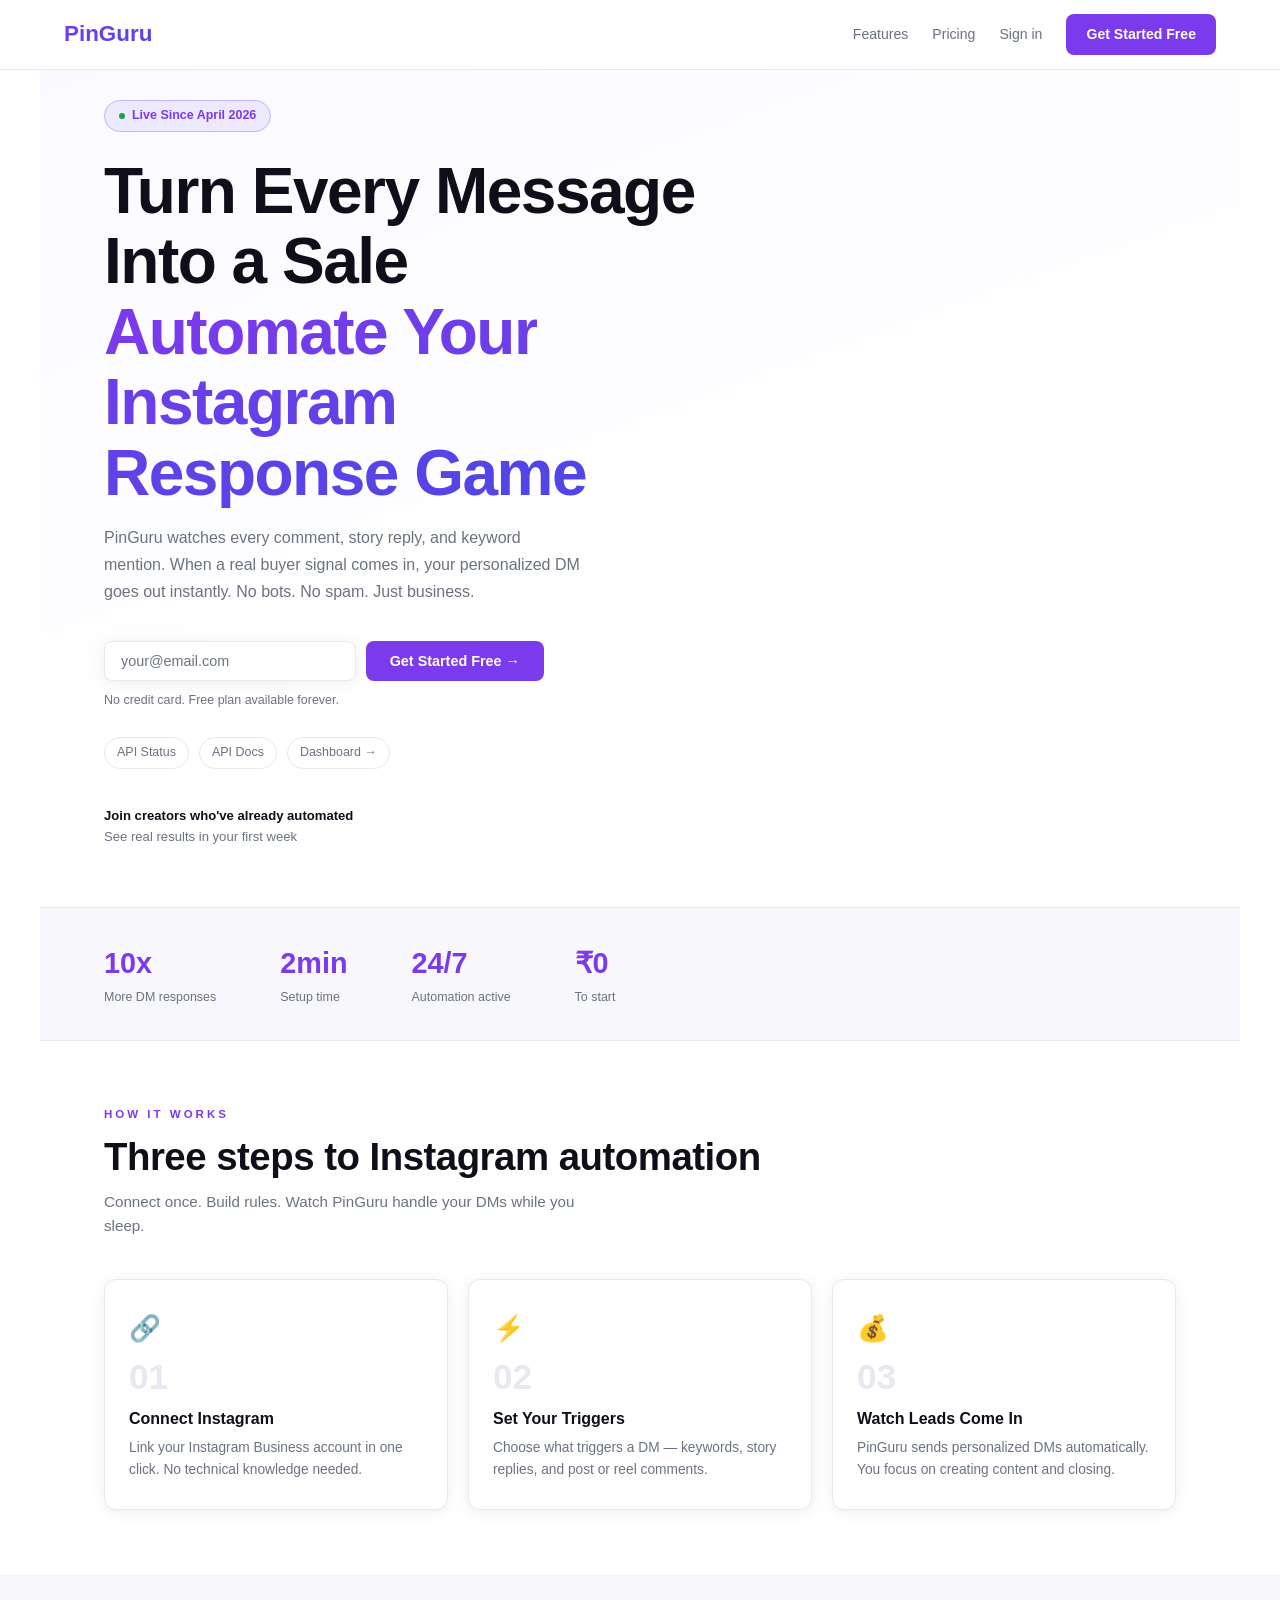
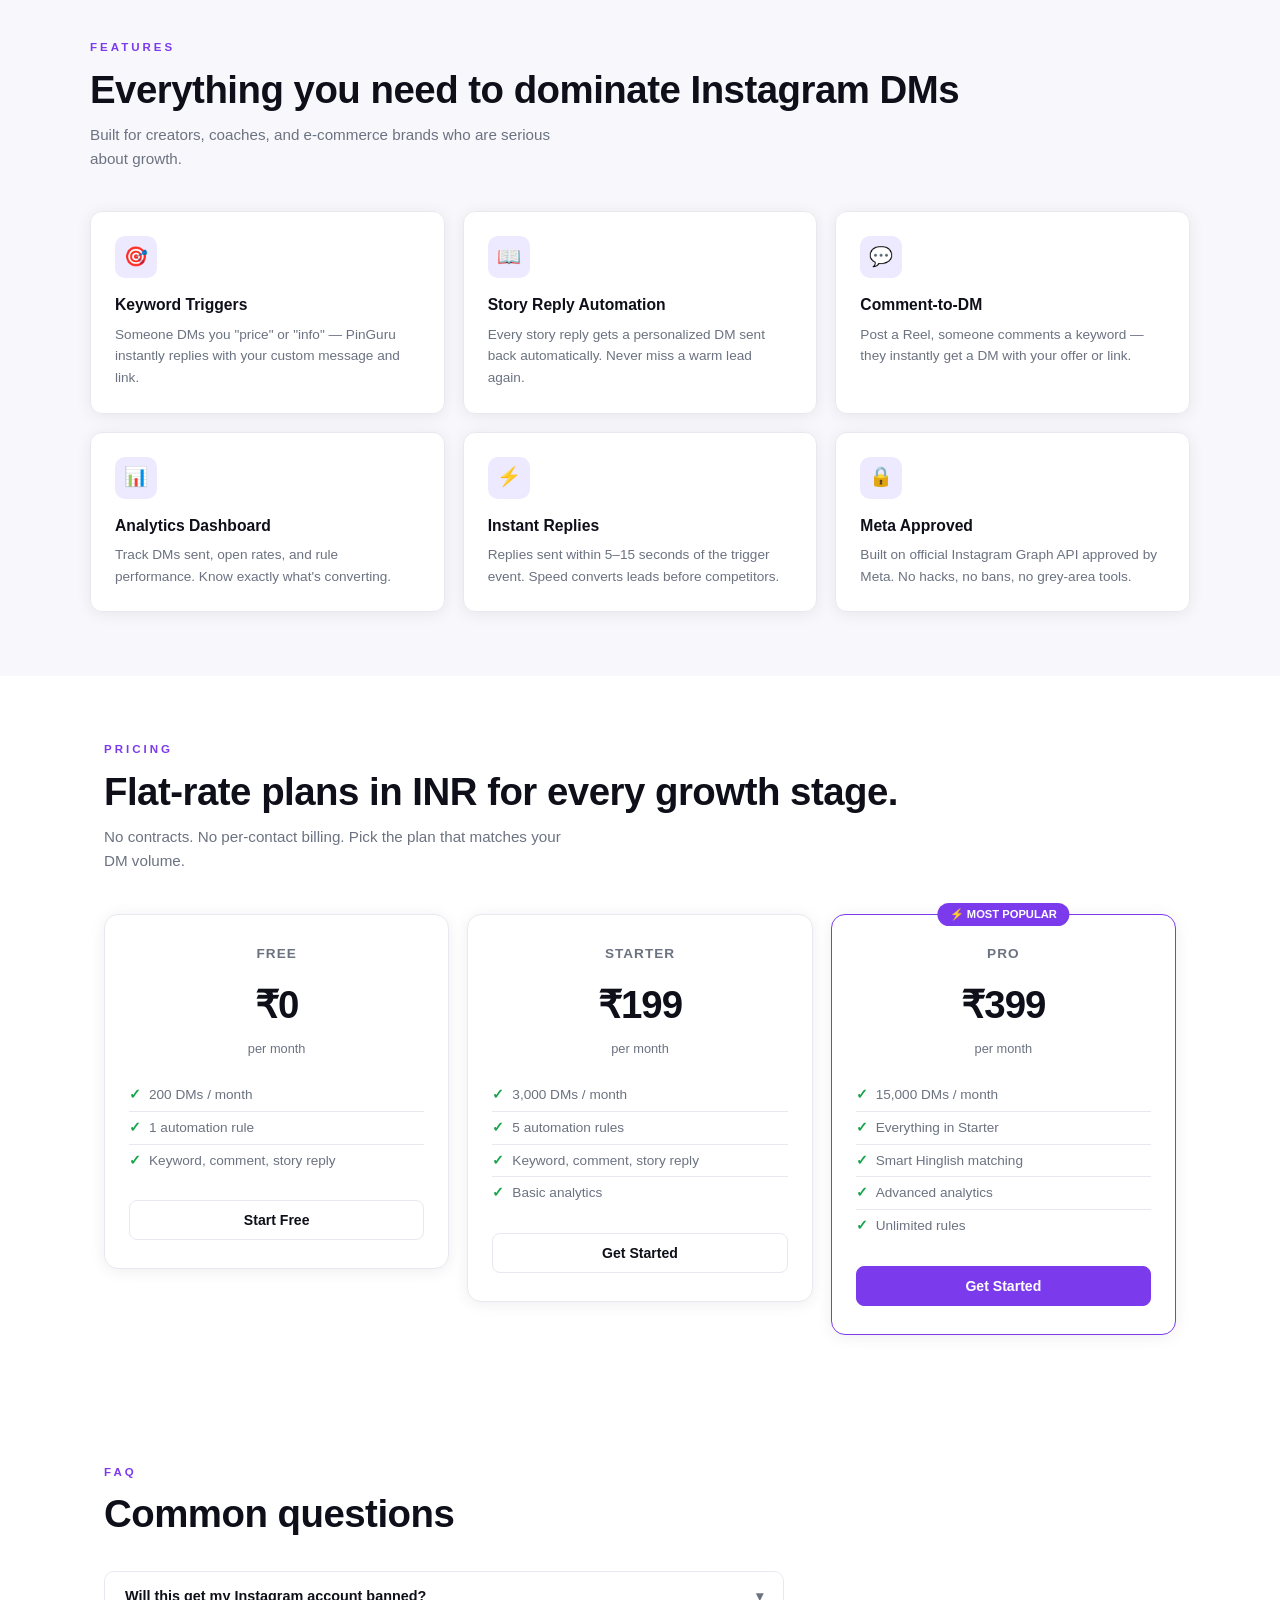
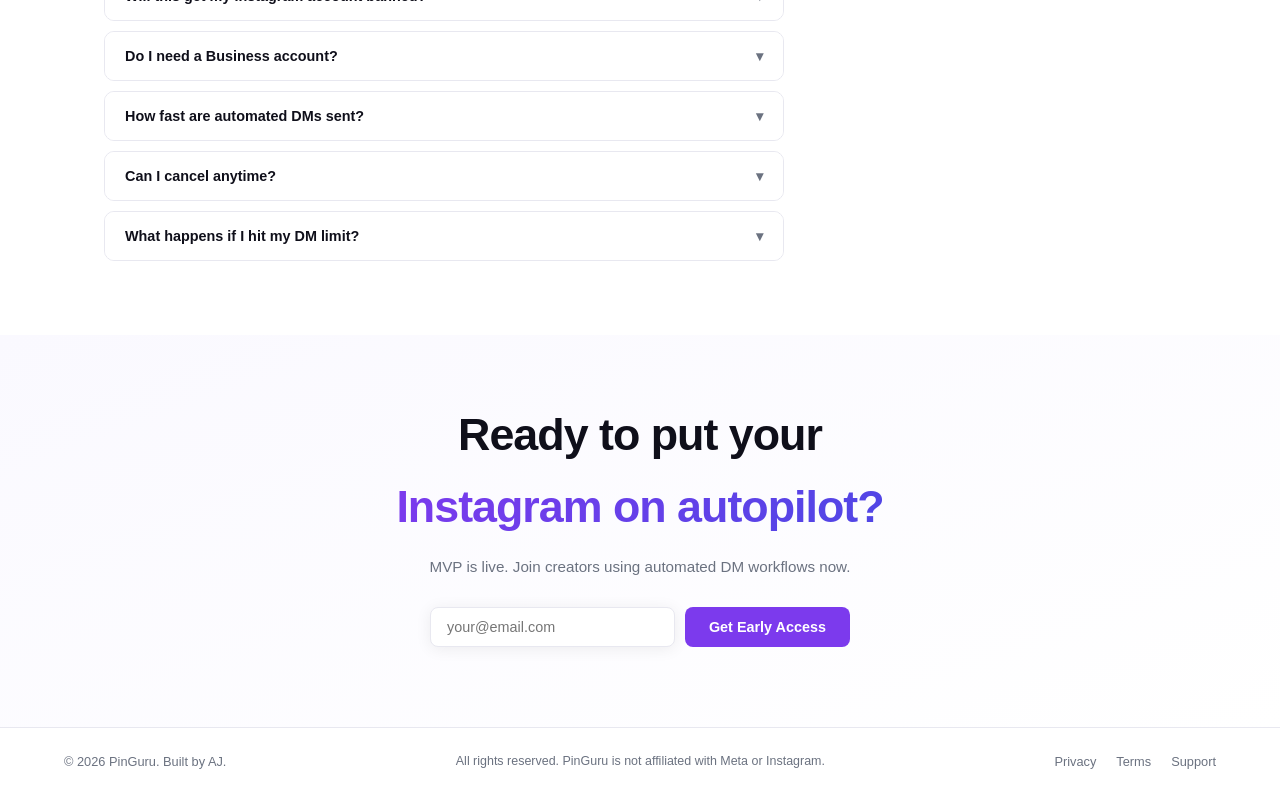
==== commit 11c6bc99: "Add authentication, dashboard, and rules management features - Implement login and registration form" ====
--- a/pinguru-landing/index.html
+++ b/pinguru-landing/index.html
@@ -8,39 +8,58 @@
       name="description"
       content="Turn every comment, story reply and keyword into an automated DM. Grow your Instagram on autopilot."
     />
+    <meta
+      http-equiv="Content-Security-Policy"
+      content="default-src 'self' https://fonts.googleapis.com https://fonts.gstatic.com https://formspree.io https://api.pinguru.me; script-src 'self' 'unsafe-inline'; style-src 'self' 'unsafe-inline' https://fonts.googleapis.com;"
+    />
+    <meta http-equiv="X-Content-Type-Options" content="nosniff" />
+    <meta name="referrer" content="strict-origin-when-cross-origin" />
+    <meta http-equiv="X-Frame-Options" content="DENY" />
     <link rel="preconnect" href="https://fonts.googleapis.com" />
     <link
-      href="https://fonts.googleapis.com/css2?family=Syne:wght@700;800&family=DM+Sans:wght@400;500;600&display=swap"
+      href="https://fonts.googleapis.com/css2?family=Syne:wght@700;800&family=Inter:wght@400;500;600;700&display=swap"
       rel="stylesheet"
     />
-    <link rel="stylesheet" href="styles.css" />
+    <link rel="stylesheet" href="css/base.css" />
+    <link rel="stylesheet" href="css/landing.css" />
   </head>
   <body>
-    <!-- NAV -->
     <nav>
-      <div class="logo">PinGuru</div>
-      <a href="#waitlist" class="nav-cta">Get Early Access</a>
+      <a href="/" class="logo">PinGuru</a>
+      <div class="nav-links">
+        <a href="#features">Features</a>
+        <a href="#pricing">Pricing</a>
+        <a href="/login.html">Sign in</a>
+        <a href="/register.html" class="nav-cta">Get Started Free</a>
+      </div>
+      <button class="hamburger" onclick="toggleMobileMenu()" aria-label="Menu">
+        <span></span><span></span><span></span>
+      </button>
     </nav>
+
+    <div class="mobile-menu" id="mobile-menu">
+      <a href="#features">Features</a>
+      <a href="#pricing">Pricing</a>
+      <a href="/login.html">Sign in</a>
+      <a href="/register.html">Get Started Free</a>
+    </div>
 
     <!-- HERO -->
     <div class="hero">
-      <div class="glow-orb orb1"></div>
-      <div class="glow-orb orb2"></div>
-
-      <div class="badge">
+      <div class="hero-badge">
         <span class="badge-dot"></span>
-        MVP Live - Keyword, Comment, Story Reply
+        Live Since April 2026
       </div>
 
       <h1>
-        Automate Instagram DMs<br />
-        for <span class="grad">Real Buyer Signals</span>
+        Turn Every Message Into a Sale<br />
+        <span class="grad">Automate Your Instagram Response Game</span>
       </h1>
 
       <p class="hero-sub">
-        PinGuru auto-sends personalized DMs when someone comments, replies to
-        your story, or sends you a keyword. Build one rule, launch fast, and
-        close leads faster.
+        PinGuru watches every comment, story reply, and keyword mention. When a
+        real buyer signal comes in, your personalized DM goes out instantly. No
+        bots. No spam. Just business.
       </p>
 
       <form class="cta-form" id="waitlist" onsubmit="handleSubmit(event)">
@@ -50,7 +69,7 @@
           placeholder="your@email.com"
           required
         />
-        <button type="submit" class="btn-primary">Join Beta Free →</button>
+        <button type="submit" class="btn-primary">Get Started Free →</button>
       </form>
       <p class="form-note">No credit card. Free plan available forever.</p>
       <p class="success-msg" id="success-msg">
@@ -60,27 +79,25 @@
       <div class="quick-links">
         <a
           class="chip-link"
-          href="https://pinguru-netqv.ondigitalocean.app/health"
+          href="https://api.pinguru.me/health"
           target="_blank"
           rel="noopener noreferrer"
           >API Status</a
         >
         <a
           class="chip-link"
-          href="https://pinguru-netqv.ondigitalocean.app/"
+          href="https://api.pinguru.me/docs"
           target="_blank"
           rel="noopener noreferrer"
-          >Backend URL</a
+          >API Docs</a
         >
+        <a class="chip-link" href="/login.html">Dashboard →</a>
       </div>
 
       <div class="social-proof">
-        <div class="avatars">
-          <span>AJ</span><span>KR</span><span>MS</span><span>PL</span
-          ><span>+</span>
-        </div>
         <p class="proof-text">
-          <strong>87 creators</strong> already on the waitlist
+          <strong>Join creators who've already automated</strong><br />See real
+          results in your first week
         </p>
       </div>
     </div>
@@ -100,7 +117,7 @@
         <div class="stat-label">Automation active</div>
       </div>
       <div class="stat">
-        <div class="stat-num">$0</div>
+        <div class="stat-num">₹0</div>
         <div class="stat-label">To start</div>
       </div>
     </div>
@@ -113,7 +130,6 @@
         Connect once. Build rules. Watch PinGuru handle your DMs while you
         sleep.
       </p>
-
       <div class="steps">
         <div class="step-card">
           <div class="step-icon">🔗</div>
@@ -129,7 +145,7 @@
           <div class="step-num">02</div>
           <h3>Set Your Triggers</h3>
           <p>
-            Choose what triggers a DM - keywords, story replies, and post or
+            Choose what triggers a DM — keywords, story replies, and post or
             reel comments.
           </p>
         </div>
@@ -146,79 +162,74 @@
     </section>
 
     <!-- FEATURES -->
-    <section>
-      <p class="section-label">Features</p>
-      <h2 class="section-title">
-        Everything you need to<br />dominate Instagram DMs
-      </h2>
-      <p class="section-sub">
-        Built for creators, coaches, and e-commerce brands who are serious about
-        growth.
-      </p>
-
-      <div class="features-grid">
-        <div class="feature-card">
-          <div class="feature-icon">🎯</div>
-          <h3>Keyword Triggers</h3>
-          <p>
-            Someone DMs you "price" or "info" — PinGuru instantly replies with
-            your custom message and link.
-          </p>
-        </div>
-        <div class="feature-card">
-          <div class="feature-icon">📖</div>
-          <h3>Story Reply Automation</h3>
-          <p>
-            Every story reply gets a personalized DM sent back automatically.
-            Never miss a warm lead again.
-          </p>
-        </div>
-        <div class="feature-card">
-          <div class="feature-icon">💬</div>
-          <h3>Comment-to-DM</h3>
-          <p>
-            Post a Reel, someone comments a keyword — they instantly get a DM
-            with your offer or link.
-          </p>
-        </div>
-        <div class="feature-card">
-          <div class="feature-icon">👤</div>
-          <h3>Personalization</h3>
-          <p>
-            Use
-            <code
-              style="
-                background: rgba(200, 80, 240, 0.15);
-                padding: 2px 6px;
-                border-radius: 4px;
-                font-size: 0.85em;
-              "
-              >{{username}}</code
-            >
-            to address each person by name. Feels human, converts better.
-          </p>
-        </div>
-        <div class="feature-card">
-          <div class="feature-icon">📊</div>
-          <h3>Analytics Dashboard</h3>
-          <p>
-            Track DMs sent, open rates, and rule performance. Know exactly
-            what's converting.
-          </p>
-        </div>
-        <div class="feature-card">
-          <div class="feature-icon">🔒</div>
-          <h3>Meta Approved</h3>
-          <p>
-            Built on official Instagram Graph API. No hacks, no bans, no
-            grey-area tools.
-          </p>
+    <section
+      id="features"
+      style="background: var(--surface); max-width: 100%; padding: 64px 5%"
+    >
+      <div style="max-width: 1100px; margin: 0 auto">
+        <p class="section-label">Features</p>
+        <h2 class="section-title">
+          Everything you need to dominate Instagram DMs
+        </h2>
+        <p class="section-sub">
+          Built for creators, coaches, and e-commerce brands who are serious
+          about growth.
+        </p>
+        <div class="features-grid">
+          <div class="feature-card">
+            <div class="feature-icon">🎯</div>
+            <h3>Keyword Triggers</h3>
+            <p>
+              Someone DMs you "price" or "info" — PinGuru instantly replies with
+              your custom message and link.
+            </p>
+          </div>
+          <div class="feature-card">
+            <div class="feature-icon">📖</div>
+            <h3>Story Reply Automation</h3>
+            <p>
+              Every story reply gets a personalized DM sent back automatically.
+              Never miss a warm lead again.
+            </p>
+          </div>
+          <div class="feature-card">
+            <div class="feature-icon">💬</div>
+            <h3>Comment-to-DM</h3>
+            <p>
+              Post a Reel, someone comments a keyword — they instantly get a DM
+              with your offer or link.
+            </p>
+          </div>
+          <div class="feature-card">
+            <div class="feature-icon">📊</div>
+            <h3>Analytics Dashboard</h3>
+            <p>
+              Track DMs sent, open rates, and rule performance. Know exactly
+              what's converting.
+            </p>
+          </div>
+          <div class="feature-card">
+            <div class="feature-icon">⚡</div>
+            <h3>Instant Replies</h3>
+            <p>
+              Replies sent within 5–15 seconds of the trigger event. Speed
+              converts leads before competitors.
+            </p>
+          </div>
+          <div class="feature-card">
+            <div class="feature-icon">🔒</div>
+            <h3>Meta Approved</h3>
+            <p>
+              Built on official Instagram Graph API approved by Meta. No hacks,
+              no bans, no grey-area tools.
+            </p>
+          </div>
         </div>
       </div>
     </section>
 
     <!-- PRICING -->
-    <section>
+    <section id="pricing">
       <p class="section-label">Pricing</p>
       <h2 class="section-title">
         Flat-rate plans in INR for every growth stage.
@@ -227,7 +238,6 @@
         No contracts. No per-contact billing. Pick the plan that matches your DM
         volume.
       </p>
-
       <div class="pricing-grid">
         <div class="price-card">
           <div class="plan-name">Free</div>
@@ -236,16 +246,15 @@
           <ul class="plan-features">
             <li>200 DMs / month</li>
             <li>1 automation rule</li>
-            <li>Keyword, comment, story reply triggers</li>
+            <li>Keyword, comment, story reply</li>
           </ul>
           <button
             class="btn-plan"
-            onclick="document.getElementById('email-input').focus()"
+            onclick="window.location.href = '/register.html'"
           >
             Start Free
           </button>
         </div>
-
         <div class="price-card">
           <div class="plan-name">Starter</div>
           <div class="plan-price">₹199</div>
@@ -253,17 +262,16 @@
           <ul class="plan-features">
             <li>3,000 DMs / month</li>
             <li>5 automation rules</li>
-            <li>Keyword, comment, story reply triggers</li>
+            <li>Keyword, comment, story reply</li>
             <li>Basic analytics</li>
           </ul>
           <button
             class="btn-plan"
-            onclick="document.getElementById('email-input').focus()"
+            onclick="window.location.href = '/register.html'"
           >
             Get Started
           </button>
         </div>
-
         <div class="price-card popular">
           <div class="plan-name">Pro</div>
           <div class="popular-badge">⚡ MOST POPULAR</div>
@@ -272,13 +280,13 @@
           <ul class="plan-features">
             <li>15,000 DMs / month</li>
             <li>Everything in Starter</li>
-            <li>Smart Hinglish keyword matching</li>
+            <li>Smart Hinglish matching</li>
             <li>Advanced analytics</li>
             <li>Unlimited rules</li>
           </ul>
           <button
             class="btn-plan"
-            onclick="document.getElementById('email-input').focus()"
+            onclick="window.location.href = '/register.html'"
           >
             Get Started
           </button>
@@ -286,58 +294,8 @@
       </div>
     </section>
 
-    <!-- TESTIMONIALS -->
-    <section>
-      <p class="section-label">Beta users</p>
-      <h2 class="section-title">Creators already love it</h2>
-      <p class="section-sub">Real feedback from our closed beta testers.</p>
-
-      <div class="testimonials">
-        <div class="testimonial">
-          <div class="stars">★★★★★</div>
-          <p>
-            "I set up a keyword rule for 'link' on my coaching post. Within 2
-            hours I had 14 DM conversations going automatically. Closed 3
-            clients that day."
-          </p>
-          <div class="testimonial-author">
-            <div class="t-avatar">SK</div>
-            <div>
-              <div class="t-name">Sneha K.</div>
-              <div class="t-handle">@snehacoaches • 28K followers</div>
-            </div>
-          </div>
-        </div>
-        <div class="testimonial">
-          <div class="stars">★★★★★</div>
-          <p>
-            "My story replies used to go unanswered for hours. Now every single
-            one gets a DM in seconds. My DM response rate went from 12% to 89%."
-          </p>
-          <div class="testimonial-author">
-            <div class="t-avatar">RV</div>
-            <div>
-              <div class="t-name">Rohan V.</div>
-              <div class="t-handle">@rohanfitness • 52K followers</div>
-            </div>
-          </div>
-        </div>
-        <div class="testimonial">
-          <div class="stars">★★★★★</div>
-          <p>
-            "Comment to DM automation is our favorite. Leads drop the keyword,
-            and they get the link in seconds without manual replies."
-          </p>
-          <div class="testimonial-author">
-            <div class="t-avatar">AM</div>
-            <div>
-              <div class="t-name">Arjun M.</div>
-              <div class="t-handle">Performance Marketer</div>
-            </div>
-          </div>
-        </div>
-      </div>
-    </section>
+    <!-- TESTIMONIALS: WAITING FOR REAL FEEDBACK -->
+    <!-- Section removed until genuine user testimonials are available -->
 
     <!-- FAQ -->
     <section>
@@ -394,16 +352,6 @@
             Automation pauses for the rest of the month and resumes on your next
             billing cycle. You'll get an email warning at 80% usage so you can
             upgrade before you hit the limit.
-          </div>
-        </div>
-        <div class="faq-item">
-          <button class="faq-q" onclick="toggleFaq(this)">
-            Do you support follow-gate flows right now?
-            <span class="arrow">▾</span>
-          </button>
-          <div class="faq-a">
-            Not in the current MVP. We are focused on making keyword,
-            comment-to-DM, and story-reply automation rock solid first.
           </div>
         </div>
       </div>
@@ -439,17 +387,19 @@
 
     <!-- FOOTER -->
     <footer>
-      <p class="logo" style="font-size: 1.1rem">PinGuru</p>
-      <p style="color: var(--muted); font-size: 0.8rem">
-        © 2026 PinGuru. Built with ⚡ by creators, for creators.
+      <p>© 2026 PinGuru. Built by AJ.</p>
+      <p style="color: var(--muted); font-size: 0.78rem">
+        All rights reserved. PinGuru is not affiliated with Meta or Instagram.
       </p>
       <div class="footer-links">
-        <a href="#">Privacy</a>
-        <a href="#">Terms</a>
-        <a href="mailto:contact@pinguru.me">Contact</a>
+        <a href="/privacy.html">Privacy</a>
+        <a href="/terms.html">Terms</a>
+        <a href="mailto:jaydeveloper010@gmail.com">Support</a>
       </div>
     </footer>
 
-    <script src="main.js"></script>
+    <script src="js/utils.js"></script>
+    <script src="js/utils.js"></script>
+    <script src="js/landing.js"></script>
   </body>
 </html>
--- a/pinguru-landing/css/base.css
+++ b/pinguru-landing/css/base.css
@@ -0,0 +1,313 @@
+*, *::before, *::after { box-sizing: border-box; margin: 0; padding: 0; }
+
+:root {
+  --bg:        #ffffff;
+  --surface:   #f8f8fc;
+  --border:    #e8e8f0;
+  --accent:    #7c3aed;
+  --accent2:   #6d28d9;
+  --text:      #0f0f1a;
+  --muted:     #6b7280;
+  --green:     #16a34a;
+  --red:       #dc2626;
+  --shadow:    0 2px 16px rgba(0,0,0,0.07);
+  --shadow-md: 0 4px 32px rgba(0,0,0,0.10);
+}
+
+html { scroll-behavior: smooth; }
+
+body {
+  background: var(--bg);
+  color: var(--text);
+  font-family: 'Inter', sans-serif;
+  font-size: 15px;
+  line-height: 1.6;
+  overflow-x: hidden;
+}
+
+/* NAV */
+nav {
+  position: fixed; top: 0; left: 0; right: 0;
+  display: flex; align-items: center; justify-content: space-between;
+  padding: 14px 5%;
+  background: rgba(255,255,255,0.92);
+  backdrop-filter: blur(12px);
+  border-bottom: 1px solid var(--border);
+  z-index: 100;
+}
+
+.logo {
+  font-family: 'Syne', sans-serif;
+  font-size: 1.4rem;
+  font-weight: 800;
+  background: linear-gradient(135deg, #7c3aed, #4f46e5);
+  background-clip: text;
+  -webkit-background-clip: text;
+  -webkit-text-fill-color: transparent;
+}
+
+.nav-links {
+  display: flex;
+  align-items: center;
+  gap: 24px;
+}
+
+.nav-links a {
+  color: var(--muted);
+  text-decoration: none;
+  font-size: 0.88rem;
+  font-weight: 500;
+  transition: color 0.2s;
+}
+.nav-links a:hover { color: var(--text); }
+
+.nav-cta {
+  background: var(--accent);
+  color: #fff !important;
+  padding: 9px 20px;
+  border-radius: 8px;
+  font-weight: 600 !important;
+  font-size: 0.88rem !important;
+  transition: background 0.2s !important;
+}
+.nav-cta:hover { background: var(--accent2) !important; color: #fff !important; }
+
+/* HAMBURGER */
+.hamburger {
+  display: none;
+  flex-direction: column;
+  gap: 5px;
+  cursor: pointer;
+  background: none;
+  border: none;
+  padding: 4px;
+}
+.hamburger span {
+  width: 22px; height: 2px;
+  background: var(--text);
+  border-radius: 2px;
+  transition: all 0.3s;
+}
+
+.mobile-menu {
+  display: none;
+  position: fixed;
+  top: 57px; left: 0; right: 0;
+  background: #fff;
+  border-bottom: 1px solid var(--border);
+  padding: 16px 5%;
+  flex-direction: column;
+  gap: 12px;
+  z-index: 99;
+}
+.mobile-menu.open { display: flex; }
+.mobile-menu a {
+  color: var(--text);
+  text-decoration: none;
+  font-size: 0.95rem;
+  font-weight: 500;
+  padding: 8px 0;
+  border-bottom: 1px solid var(--border);
+}
+.mobile-menu a:last-child { border-bottom: none; }
+
+/* BUTTONS */
+.btn-primary {
+  background: var(--accent);
+  color: #fff;
+  border: none;
+  padding: 11px 24px;
+  border-radius: 8px;
+  font-family: 'Inter', sans-serif;
+  font-weight: 600;
+  font-size: 0.9rem;
+  cursor: pointer;
+  transition: background 0.2s, transform 0.15s;
+  text-decoration: none;
+  display: inline-block;
+}
+.btn-primary:hover { background: var(--accent2); transform: translateY(-1px); }
+
+.btn-secondary {
+  background: transparent;
+  color: var(--accent);
+  border: 1.5px solid var(--accent);
+  padding: 11px 24px;
+  border-radius: 8px;
+  font-family: 'Inter', sans-serif;
+  font-weight: 600;
+  font-size: 0.9rem;
+  cursor: pointer;
+  transition: all 0.2s;
+  text-decoration: none;
+  display: inline-block;
+}
+.btn-secondary:hover { background: var(--accent); color: #fff; }
+
+.btn-danger {
+  background: transparent;
+  color: var(--red);
+  border: 1.5px solid var(--red);
+  padding: 7px 14px;
+  border-radius: 6px;
+  font-size: 0.82rem;
+  font-weight: 600;
+  cursor: pointer;
+  transition: all 0.2s;
+}
+.btn-danger:hover { background: var(--red); color: #fff; }
+
+/* CARDS */
+.card {
+  background: var(--surface);
+  border: 1px solid var(--border);
+  border-radius: 12px;
+  padding: 24px;
+  box-shadow: var(--shadow);
+}
+
+/* BADGES */
+.badge-green {
+  background: #dcfce7;
+  color: #15803d;
+  padding: 3px 10px;
+  border-radius: 100px;
+  font-size: 0.75rem;
+  font-weight: 600;
+}
+.badge-red {
+  background: #fee2e2;
+  color: #dc2626;
+  padding: 3px 10px;
+  border-radius: 100px;
+  font-size: 0.75rem;
+  font-weight: 600;
+}
+.badge-purple {
+  background: #ede9fe;
+  color: #7c3aed;
+  padding: 3px 10px;
+  border-radius: 100px;
+  font-size: 0.75rem;
+  font-weight: 600;
+}
+
+/* ALERTS */
+.alert { padding: 12px 16px; border-radius: 8px; font-size: 0.88rem; margin-bottom: 16px; }
+.alert-error { background: #fee2e2; color: #dc2626; border: 1px solid #fca5a5; }
+.alert-success { background: #dcfce7; color: #15803d; border: 1px solid #86efac; }
+.alert-info { background: #ede9fe; color: #7c3aed; border: 1px solid #c4b5fd; }
+
+/* FORM ELEMENTS */
+.form-group { margin-bottom: 16px; }
+.form-group label { display: block; font-size: 0.85rem; font-weight: 600; color: var(--text); margin-bottom: 6px; }
+.form-group input, .form-group select, .form-group textarea {
+  width: 100%;
+  background: #fff;
+  border: 1.5px solid var(--border);
+  border-radius: 8px;
+  padding: 11px 14px;
+  color: var(--text);
+  font-family: 'Inter', sans-serif;
+  font-size: 0.9rem;
+  outline: none;
+  transition: border-color 0.2s;
+}
+.form-group input:focus, .form-group select:focus, .form-group textarea:focus { border-color: var(--accent); }
+.form-group input::placeholder, .form-group textarea::placeholder { color: var(--muted); }
+
+/* TOGGLE */
+.toggle {
+  position: relative;
+  width: 44px; height: 24px;
+  cursor: pointer;
+}
+.toggle input { opacity: 0; width: 0; height: 0; }
+.toggle-slider {
+  position: absolute;
+  inset: 0;
+  background: var(--border);
+  border-radius: 24px;
+  transition: 0.3s;
+}
+.toggle-slider::before {
+  content: '';
+  position: absolute;
+  width: 18px; height: 18px;
+  left: 3px; top: 3px;
+  background: #fff;
+  border-radius: 50%;
+  transition: 0.3s;
+}
+.toggle input:checked + .toggle-slider { background: var(--accent); }
+.toggle input:checked + .toggle-slider::before { transform: translateX(20px); }
+
+/* FOOTER */
+footer {
+  border-top: 1px solid var(--border);
+  padding: 24px 5%;
+  display: flex;
+  justify-content: space-between;
+  align-items: center;
+  flex-wrap: wrap;
+  gap: 12px;
+}
+footer p { color: var(--muted); font-size: 0.8rem; }
+.footer-links { display: flex; gap: 20px; }
+.footer-links a { color: var(--muted); font-size: 0.8rem; text-decoration: none; }
+.footer-links a:hover { color: var(--text); }
+
+/* SECTION */
+.section-label {
+  font-size: 0.72rem;
+  font-weight: 700;
+  letter-spacing: 3px;
+  text-transform: uppercase;
+  color: var(--accent);
+  margin-bottom: 10px;
+}
+.section-title {
+  font-family: 'Syne', sans-serif;
+  font-size: clamp(1.6rem, 3.5vw, 2.4rem);
+  font-weight: 800;
+  letter-spacing: -0.5px;
+  line-height: 1.2;
+  margin-bottom: 10px;
+}
+.section-sub { color: var(--muted); max-width: 480px; margin-bottom: 40px; font-size: 0.95rem; }
+
+/* SPINNER */
+.spinner {
+  width: 20px; height: 20px;
+  border: 2px solid rgba(255,255,255,0.3);
+  border-top-color: #fff;
+  border-radius: 50%;
+  animation: spin 0.7s linear infinite;
+  display: inline-block;
+}
+@keyframes spin { to { transform: rotate(360deg); } }
+
+/* LEGAL PAGE */
+.legal-page {
+  padding: 100px 5% 60px;
+  max-width: 800px;
+  margin: 0 auto;
+}
+.legal-card {
+  background: var(--surface);
+  border: 1px solid var(--border);
+  border-radius: 12px;
+  padding: 24px;
+  margin-bottom: 16px;
+}
+.legal-card h2 { font-family: 'Syne', sans-serif; font-size: 1.1rem; margin-bottom: 8px; }
+.legal-card p, .legal-card li { color: var(--muted); font-size: 0.9rem; line-height: 1.7; }
+.legal-card ul { margin-left: 18px; }
+.contact-link { color: var(--accent); }
+
+/* RESPONSIVE */
+@media (max-width: 768px) {
+  .nav-links { display: none; }
+  .hamburger { display: flex; }
+  footer { flex-direction: column; text-align: center; }
+}
--- a/pinguru-landing/css/landing.css
+++ b/pinguru-landing/css/landing.css
@@ -0,0 +1,297 @@
+/* HERO */
+.hero {
+  min-height: 100vh;
+  display: flex;
+  flex-direction: column;
+  align-items: flex-start;
+  justify-content: center;
+  text-align: left;
+  padding: 100px 5% 60px;
+  background: linear-gradient(160deg, #faf9ff 0%, #fff 60%);
+  max-width: 1200px;
+  margin: 0 auto;
+}
+
+.hero-badge {
+  display: inline-flex;
+  align-items: center;
+  gap: 7px;
+  background: #ede9fe;
+  border: 1px solid #c4b5fd;
+  border-radius: 100px;
+  padding: 5px 14px;
+  font-size: 0.78rem;
+  font-weight: 600;
+  color: #7c3aed;
+  margin-bottom: 24px;
+  animation: slideInUp 0.6s ease-out;
+}
+.badge-dot { width: 6px; height: 6px; border-radius: 50%; background: #16a34a; animation: blink 1.5s infinite; }
+@keyframes blink { 0%,100%{opacity:1} 50%{opacity:0.3} }
+@keyframes slideInUp { from { opacity: 0; transform: translateY(20px); } to { opacity: 1; transform: translateY(0); } }
+@keyframes fadeIn { from { opacity: 0; } to { opacity: 1; } }
+
+.hero h1 {
+  font-family: 'Syne', sans-serif;
+  font-size: clamp(2.2rem, 5vw, 4rem);
+  font-weight: 800;
+  line-height: 1.1;
+  letter-spacing: -1.5px;
+  max-width: 600px;
+  margin-bottom: 16px;
+  color: var(--text);
+  animation: slideInUp 0.8s ease-out 0.1s both;
+}
+
+.grad { background: linear-gradient(135deg, #7c3aed 0%, #4f46e5 100%); background-clip: text; -webkit-background-clip: text; -webkit-text-fill-color: transparent; }
+
+.hero-sub {
+  font-size: 1rem;
+  color: var(--muted);
+  max-width: 480px;
+  margin-bottom: 36px;
+  line-height: 1.7;
+  animation: slideInUp 0.8s ease-out 0.2s both;
+}
+
+.cta-form {
+  display: flex;
+  gap: 10px;
+  flex-wrap: wrap;
+  justify-content: flex-start;
+  width: 100%;
+  max-width: 440px;
+  margin-bottom: 10px;
+  animation: slideInUp 0.8s ease-out 0.3s both;
+}
+.cta-form input {
+  flex: 1;
+  min-width: 200px;
+  background: #fff;
+  border: 1.5px solid var(--border);
+  border-radius: 8px;
+  padding: 11px 16px;
+  color: var(--text);
+  font-family: 'Inter', sans-serif;
+  font-size: 0.9rem;
+  outline: none;
+  transition: border-color 0.2s, box-shadow 0.2s;
+  box-shadow: var(--shadow);
+}
+.cta-form input:focus { border-color: var(--accent); box-shadow: 0 0 0 3px rgba(124, 58, 237, 0.1); }
+.cta-form input::placeholder { color: var(--muted); }
+
+.form-note { font-size: 0.78rem; color: var(--muted); margin-bottom: 16px; animation: fadeIn 0.8s ease-out 0.4s both; }
+.success-msg { display: none; color: var(--green); font-weight: 600; font-size: 0.9rem; margin-top: 8px; }
+
+.quick-links { display: flex; gap: 10px; flex-wrap: wrap; justify-content: flex-start; margin-top: 10px; animation: fadeIn 0.8s ease-out 0.5s both; }
+.chip-link {
+  text-decoration: none;
+  color: var(--muted);
+  font-size: 0.78rem;
+  border: 1px solid var(--border);
+  background: #fff;
+  border-radius: 999px;
+  padding: 5px 12px;
+  transition: border-color 0.2s, color 0.2s;
+}
+.chip-link:hover { border-color: var(--accent); color: var(--accent); }
+
+.social-proof {
+  display: flex;
+  align-items: center;
+  gap: 14px;
+  margin-top: 36px;
+  flex-wrap: wrap;
+  justify-content: flex-start;
+  animation: slideInUp 0.8s ease-out 0.6s both;
+}
+.avatars { display: flex; }
+.avatars span {
+  width: 32px; height: 32px; border-radius: 50%;
+  border: 2px solid #fff;
+  background: linear-gradient(135deg, #7c3aed, #4f46e5);
+  margin-left: -8px;
+  display: flex; align-items: center; justify-content: center;
+  font-size: 0.7rem; font-weight: 700; color: #fff;
+}
+.avatars span:first-child { margin-left: 0; }
+.proof-text { font-size: 0.82rem; color: var(--muted); }
+.proof-text strong { color: var(--text); }
+
+/* STAT BAR */
+.stat-bar {
+  display: flex;
+  justify-content: flex-start;
+  gap: 64px;
+  flex-wrap: wrap;
+  padding: 32px 5%;
+  border-top: 1px solid var(--border);
+  border-bottom: 1px solid var(--border);
+  background: var(--surface);
+  max-width: 1200px;
+  margin: 0 auto;
+}
+.stat { text-align: left; animation: slideInUp 0.8s ease-out backwards; }
+.stat:nth-child(1) { animation-delay: 0.2s; }
+.stat:nth-child(2) { animation-delay: 0.3s; }
+.stat:nth-child(3) { animation-delay: 0.4s; }
+.stat:nth-child(4) { animation-delay: 0.5s; }
+
+.stat-num {
+  font-family: 'Syne', sans-serif;
+  font-size: 1.8rem;
+  font-weight: 800;
+  color: var(--accent);
+}
+.stat-label { font-size: 0.78rem; color: var(--muted); margin-top: 2px; }
+
+/* SECTIONS */
+section { padding: 64px 5%; max-width: 1200px; margin: 0 auto; }
+
+/* HOW IT WORKS */
+.steps { 
+  display: grid; 
+  grid-template-columns: repeat(auto-fit, minmax(220px, 1fr)); 
+  gap: 20px;
+  animation: slideInUp 0.8s ease-out;
+}
+.step-card {
+  background: #fff;
+  border: 1px solid var(--border);
+  border-radius: 12px;
+  padding: 28px 24px;
+  transition: all 0.3s ease;
+  box-shadow: var(--shadow);
+}
+.step-card:hover { 
+  box-shadow: var(--shadow-md); 
+  transform: translateY(-6px);
+  border-color: var(--accent);
+}
+.step-num { font-family: 'Syne', sans-serif; font-size: 2.2rem; font-weight: 800; color: #e8e8f0; line-height: 1; margin-bottom: 12px; }
+.step-icon { font-size: 1.6rem; margin-bottom: 10px; animation: rotate 2s infinite; }
+@keyframes rotate { from { transform: rotate(0deg); } to { transform: rotate(360deg); } }
+.step-card h3 { font-family: 'Syne', sans-serif; font-size: 1rem; font-weight: 700; margin-bottom: 6px; }
+.step-card p { color: var(--muted); font-size: 0.86rem; line-height: 1.6; }
+
+/* FEATURES */
+.features-grid { 
+  display: grid; 
+  grid-template-columns: repeat(auto-fit, minmax(280px, 1fr)); 
+  gap: 18px;
+  animation: slideInUp 0.8s ease-out;
+}
+.feature-card {
+  background: #fff;
+  border: 1px solid var(--border);
+  border-radius: 12px;
+  padding: 24px;
+  box-shadow: var(--shadow);
+  transition: all 0.3s ease;
+}
+.feature-card:hover { 
+  box-shadow: var(--shadow-md); 
+  transform: translateY(-4px);
+  border-color: var(--accent);
+}
+.feature-icon {
+  width: 42px; height: 42px;
+  border-radius: 10px;
+  background: #ede9fe;
+  display: flex; align-items: center; justify-content: center;
+  font-size: 1.2rem;
+  margin-bottom: 14px;
+}
+.feature-card h3 { font-family: 'Syne', sans-serif; font-size: 0.98rem; font-weight: 700; margin-bottom: 6px; }
+.feature-card p { color: var(--muted); font-size: 0.85rem; line-height: 1.6; }
+
+/* PRICING */
+.pricing-grid { 
+  display: grid; 
+  grid-template-columns: repeat(auto-fit, minmax(210px, 1fr)); 
+  gap: 18px; 
+  align-items: start;
+  animation: slideInUp 0.8s ease-out;
+}
+.price-card {
+  background: #fff;
+  border: 1.5px solid var(--border);
+  border-radius: 14px;
+  padding: 28px 24px;
+  text-align: center;
+  position: relative;
+  box-shadow: var(--shadow);
+  transition: all 0.3s ease;
+}
+.price-card:hover { 
+  transform: translateY(-4px);
+  box-shadow: var(--shadow-md);
+}
+.price-card.popular { 
+  border-color: var(--accent);
+  transform: scale(1.03);
+}
+.price-card.popular:hover {
+  transform: scale(1.03) translateY(-4px);
+}
+.popular-badge {
+  position: absolute; top: -12px; left: 50%; transform: translateX(-50%);
+  background: var(--accent);
+  color: #fff;
+  font-size: 0.7rem; font-weight: 700;
+  padding: 3px 12px; border-radius: 100px;
+  white-space: nowrap;
+  animation: popIn 0.5s cubic-bezier(0.68, -0.55, 0.265, 1.55);
+}
+@keyframes popIn { from { transform: translateX(-50%) scale(0); } to { transform: translateX(-50%) scale(1); } }
+
+.plan-name { font-family: 'Syne', sans-serif; font-size: 0.85rem; font-weight: 700; color: var(--muted); text-transform: uppercase; letter-spacing: 1px; margin-bottom: 10px; }
+.plan-price { font-family: 'Syne', sans-serif; font-size: 2.4rem; font-weight: 800; letter-spacing: -1px; margin-bottom: 3px; color: var(--text); }
+.plan-period { color: var(--muted); font-size: 0.8rem; margin-bottom: 20px; }
+.plan-features { list-style: none; margin-bottom: 24px; text-align: left; }
+.plan-features li { display: flex; align-items: flex-start; gap: 8px; font-size: 0.85rem; color: var(--muted); padding: 5px 0; border-bottom: 1px solid var(--border); }
+.plan-features li:last-child { border-bottom: none; }
+.plan-features li::before { content: '✓'; color: var(--green); font-weight: 700; flex-shrink: 0; }
+.btn-plan {
+  width: 100%; padding: 11px; border-radius: 8px;
+  font-family: 'Inter', sans-serif; font-weight: 600; font-size: 0.88rem;
+  cursor: pointer; transition: all 0.2s;
+  border: 1.5px solid var(--border); background: transparent; color: var(--text);
+}
+.price-card.popular .btn-plan { background: var(--accent); border-color: var(--accent); color: #fff; }
+.btn-plan:hover { opacity: 0.85; }
+
+/* FAQ */
+.faq-list { max-width: 680px; }
+.faq-item { border: 1px solid var(--border); border-radius: 10px; margin-bottom: 10px; overflow: hidden; background: #fff; }
+.faq-q { width: 100%; text-align: left; background: #fff; border: none; padding: 16px 20px; color: var(--text); font-family: 'Inter', sans-serif; font-size: 0.9rem; font-weight: 600; cursor: pointer; display: flex; justify-content: space-between; align-items: center; transition: all 0.2s; }
+.faq-q:hover { background: var(--surface); }
+.faq-q .arrow { transition: transform 0.25s; color: var(--muted); }
+.faq-item.open .faq-q .arrow { transform: rotate(180deg); }
+.faq-a { max-height: 0; overflow: hidden; transition: max-height 0.3s ease, padding 0.3s; background: #fff; color: var(--muted); font-size: 0.87rem; line-height: 1.7; padding: 0 20px; }
+.faq-item.open .faq-a { max-height: 300px; padding: 0 20px 16px; }
+
+/* FINAL CTA */
+.final-cta { 
+  text-align: center; 
+  padding: 64px 5% 80px; 
+  background: linear-gradient(160deg, #faf9ff, #fff);
+  animation: slideInUp 0.8s ease-out;
+}
+.final-cta h2 { font-family: 'Syne', sans-serif; font-size: clamp(1.8rem, 4vw, 2.8rem); font-weight: 800; letter-spacing: -1px; margin-bottom: 12px; }
+.final-cta p { color: var(--muted); margin-bottom: 28px; font-size: 0.95rem; }
+.final-cta-input { flex: 1; min-width: 190px; background: #fff; border: 1.5px solid var(--border); border-radius: 8px; padding: 11px 16px; color: var(--text); font-family: 'Inter', sans-serif; font-size: 0.9rem; outline: none; box-shadow: var(--shadow); }
+
+@media (max-width: 600px) {
+  .stat-bar { gap: 24px; }
+  .pricing-grid { grid-template-columns: 1fr; }
+  .price-card.popular { transform: scale(1); }
+  .price-card.popular:hover { transform: scale(1) translateY(-4px); }
+  .hero h1 { font-size: 2rem; }
+  .hero { align-items: center; text-align: center; }
+  .cta-form { justify-content: center; }
+  .quick-links { justify-content: center; }
+  .social-proof { justify-content: center; }
+  .stat-bar { justify-content: center; }
+}
